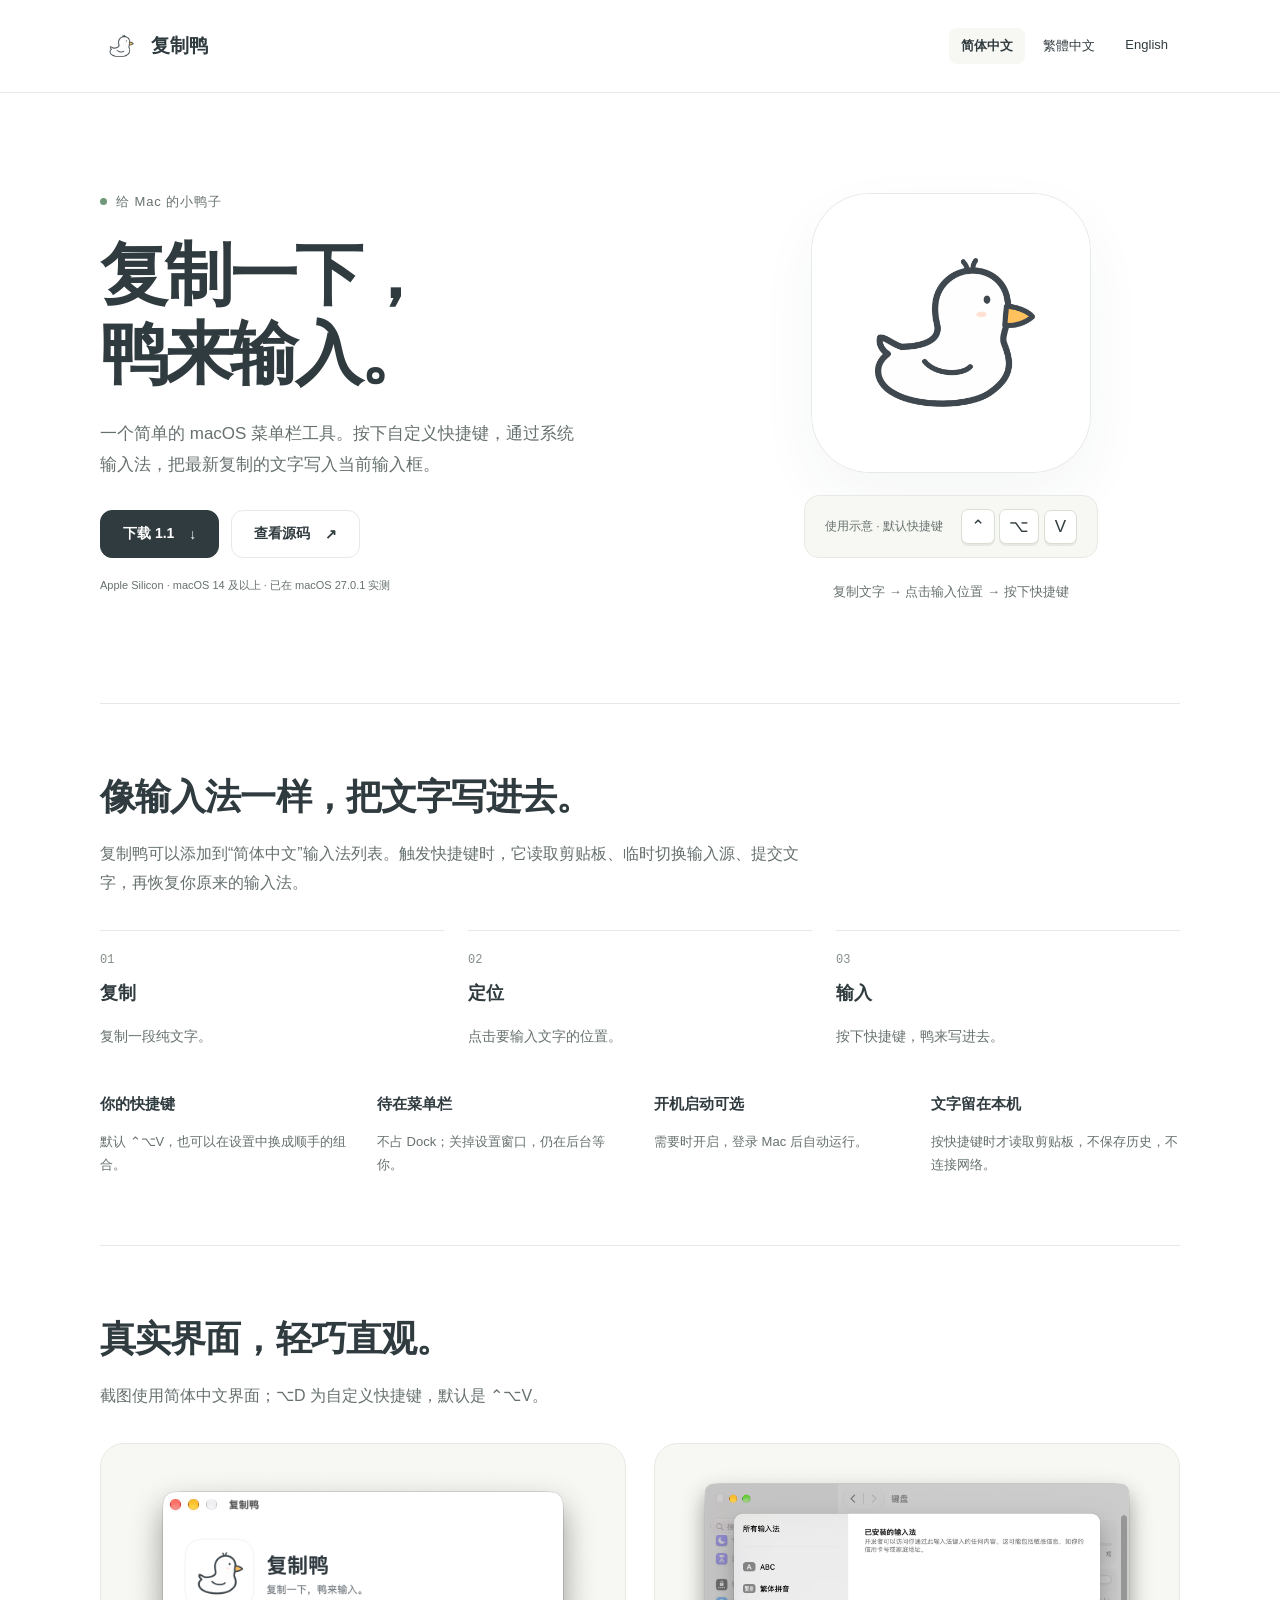
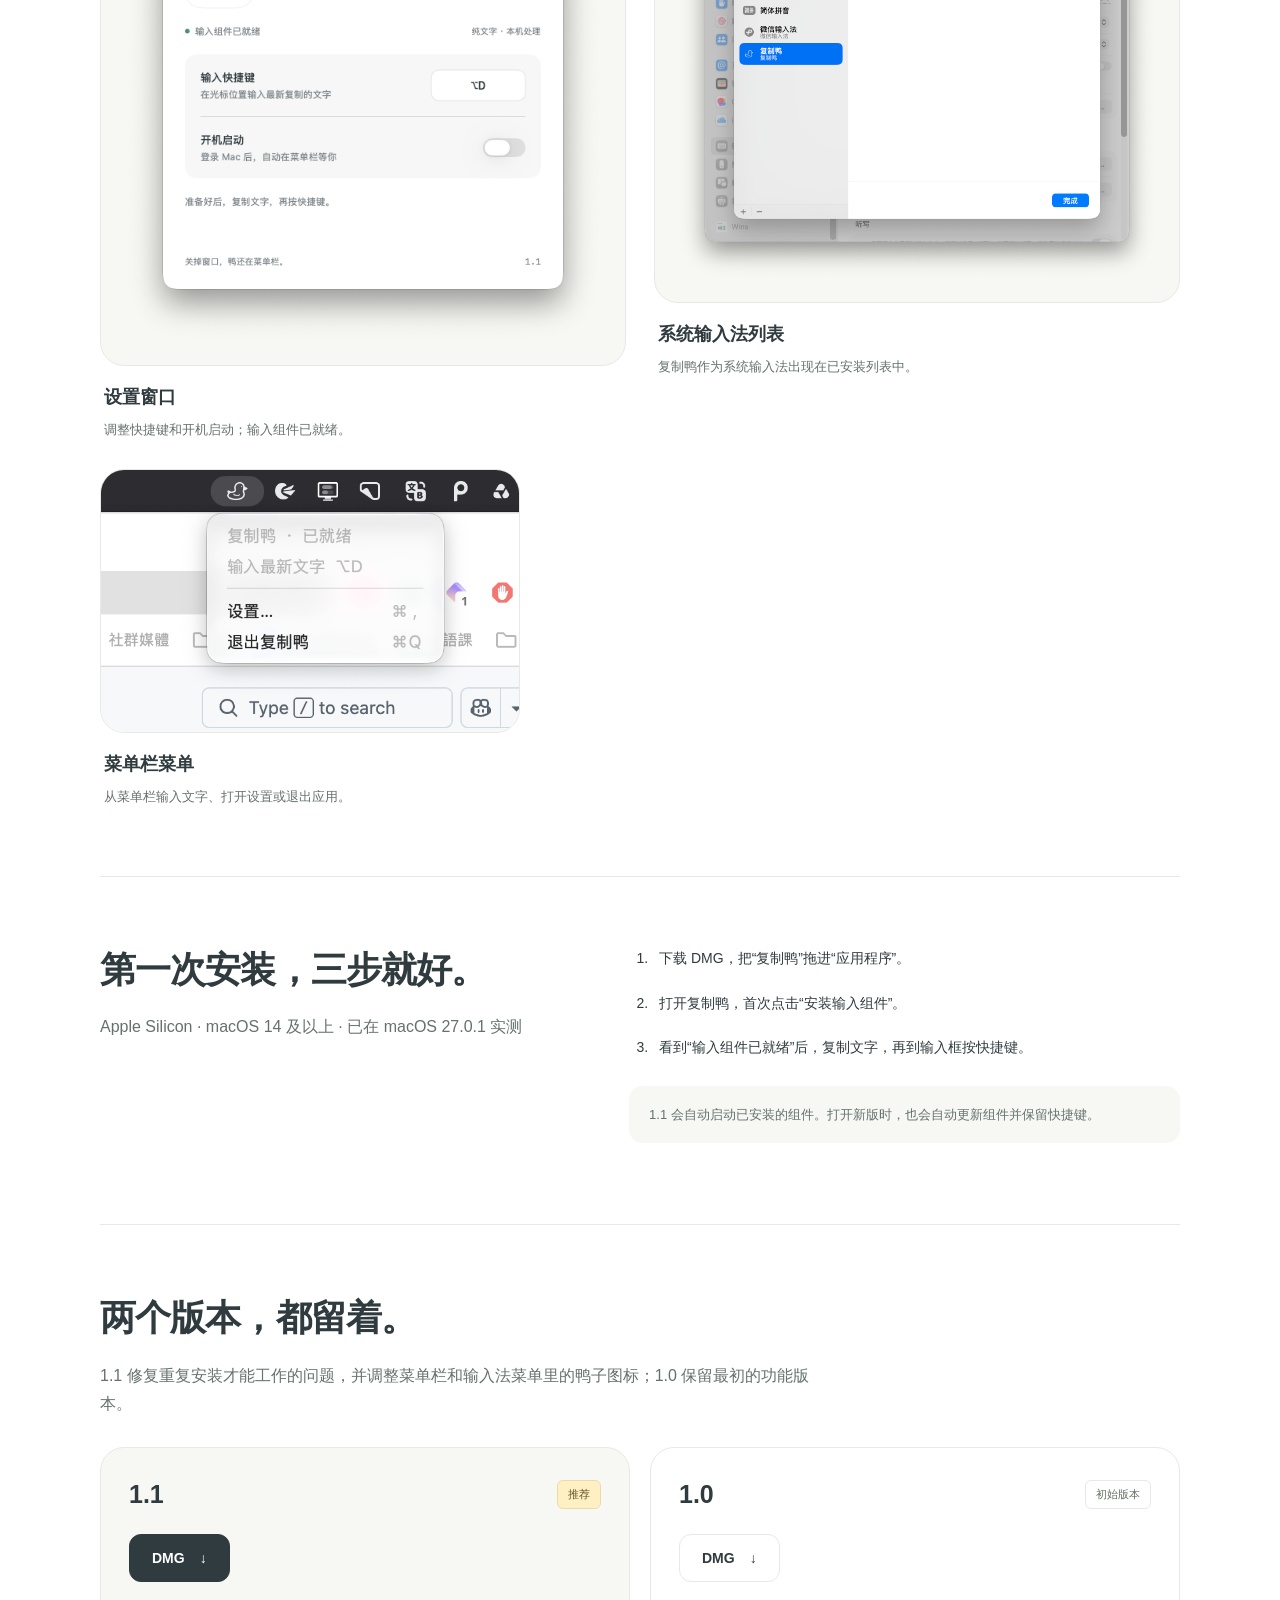
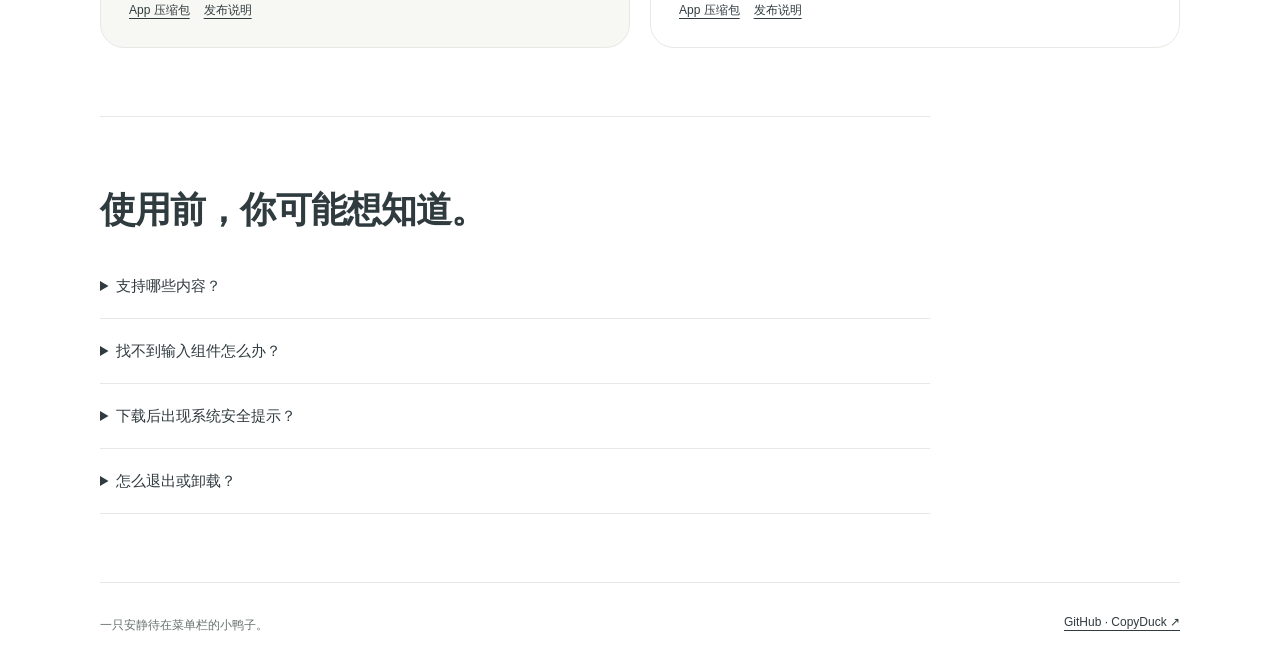
==== docs/index.html @ 3790ef1d "Add real app screenshots to multilingual README and introduction pages" ====
<!DOCTYPE html>
<html lang="zh-Hans">
<head><meta charset="utf-8"><meta name="viewport" content="width=device-width, initial-scale=1.0">
<title>复制鸭 · 复制一下，鸭来输入。</title><meta name="description" content="一个简单的 macOS 菜单栏工具。按下自定义快捷键，通过系统输入法，把最新复制的文字写入当前输入框。">
<meta name="theme-color" content="#ffffff"><meta property="og:title" content="复制鸭"><meta property="og:description" content="一个简单的 macOS 菜单栏工具。按下自定义快捷键，通过系统输入法，把最新复制的文字写入当前输入框。"><meta property="og:image" content="https://yuanruoyu515.github.io/CopyDuck/assets/duck.png">
<link rel="canonical" href="https://yuanruoyu515.github.io/CopyDuck/index.html"><link rel="alternate" hreflang="zh-Hans" href="https://yuanruoyu515.github.io/CopyDuck/index.html"><link rel="alternate" hreflang="zh-Hant" href="https://yuanruoyu515.github.io/CopyDuck/zh-Hant/index.html"><link rel="alternate" hreflang="en" href="https://yuanruoyu515.github.io/CopyDuck/en/index.html"><link rel="icon" href="assets/favicon.png"><link rel="stylesheet" href="style.css"></head>
<body><a class="skip" href="#main">跳到主要内容</a>
<header><div class="top wrap"><a class="brand" href="index.html"><img src="assets/favicon.png" alt="" width="42" height="42">复制鸭</a><nav class="language" aria-label="选择语言"><a href="index.html" lang="zh-Hans" hreflang="zh-Hans" aria-current="page">简体中文</a><a href="zh-Hant/index.html" lang="zh-Hant" hreflang="zh-Hant">繁體中文</a><a href="en/index.html" lang="en" hreflang="en">English</a></nav></div></header>
<main id="main" class="wrap"><section class="hero"><div><p class="eyebrow">给 Mac 的小鸭子</p><h1>复制一下，<br>鸭来输入。</h1><p class="lead">一个简单的 macOS 菜单栏工具。按下自定义快捷键，通过系统输入法，把最新复制的文字写入当前输入框。</p><div class="actions"><a class="button primary" href="https://github.com/yuanruoyu515/CopyDuck/releases/download/v1.1/CopyDuck-1.1-arm64.dmg">下载 1.1 <span aria-hidden="true">↓</span></a><a class="button" href="https://github.com/yuanruoyu515/CopyDuck">查看源码 <span aria-hidden="true">↗</span></a></div><p class="compatibility">Apple Silicon · macOS 14 及以上 · 已在 macOS 27.0.1 实测</p></div>
<div class="duck-stage"><div class="duck-card"><img src="assets/duck.png" alt="" width="512" height="512" fetchpriority="high"></div><div class="shortcut"><span>使用示意 · 默认快捷键</span><div aria-label="Control Option V"><kbd>⌃</kbd> <kbd>⌥</kbd> <kbd>V</kbd></div></div><p class="example-text">复制文字 → 点击输入位置 → 按下快捷键</p></div></section>
<section class="section"><div class="intro"><h2>像输入法一样，把文字写进去。</h2><p>复制鸭可以添加到“简体中文”输入法列表。触发快捷键时，它读取剪贴板、临时切换输入源、提交文字，再恢复你原来的输入法。</p></div><ol class="flow"><li><span class="number">01</span><h3>复制</h3><p>复制一段纯文字。</p></li><li><span class="number">02</span><h3>定位</h3><p>点击要输入文字的位置。</p></li><li><span class="number">03</span><h3>输入</h3><p>按下快捷键，鸭来写进去。</p></li></ol><div class="features"><article><h3>你的快捷键</h3><p>默认 ⌃⌥V，也可以在设置中换成顺手的组合。</p></article><article><h3>待在菜单栏</h3><p>不占 Dock；关掉设置窗口，仍在后台等你。</p></article><article><h3>开机启动可选</h3><p>需要时开启，登录 Mac 后自动运行。</p></article><article><h3>文字留在本机</h3><p>按快捷键时才读取剪贴板，不保存历史，不连接网络。</p></article></div></section>
<section class="section screenshots"><h2>真实界面，轻巧直观。</h2><p class="intro">截图使用简体中文界面；⌥D 为自定义快捷键，默认是 ⌃⌥V。</p><div class="screenshot-grid"><figure class="screenshot"><a href="assets/settings.png"><img src="assets/settings.png" alt="设置窗口" width="1244" height="1236" loading="lazy"></a><figcaption><h3>设置窗口</h3><p>调整快捷键和开机启动；输入组件已就绪。</p></figcaption></figure><figure class="screenshot"><a href="assets/input-sources.png"><img src="assets/input-sources.png" alt="系统输入法列表" width="1704" height="1474" loading="lazy"></a><figcaption><h3>系统输入法列表</h3><p>复制鸭作为系统输入法出现在已安装列表中。</p></figcaption></figure><figure class="screenshot"><a href="assets/menu-bar.png"><img src="assets/menu-bar.png" alt="菜单栏菜单" width="656" height="410" loading="lazy"></a><figcaption><h3>菜单栏菜单</h3><p>从菜单栏输入文字、打开设置或退出应用。</p></figcaption></figure></div></section>
<section class="section install"><div><h2>第一次安装，三步就好。</h2><p>Apple Silicon · macOS 14 及以上 · 已在 macOS 27.0.1 实测</p></div><div><ol><li>下载 DMG，把“复制鸭”拖进“应用程序”。</li><li>打开复制鸭，首次点击“安装输入组件”。</li><li>看到“输入组件已就绪”后，复制文字，再到输入框按快捷键。</li></ol><p class="install-note">1.1 会自动启动已安装的组件。打开新版时，也会自动更新组件并保留快捷键。</p></div></section>
<section class="section" id="downloads"><h2>两个版本，都留着。</h2><p class="intro">1.1 修复重复安装才能工作的问题，并调整菜单栏和输入法菜单里的鸭子图标；1.0 保留最初的功能版本。</p><div class="releases"><article class="release current">
      <header><h3>1.1</h3><span class="badge">推荐</span></header>
      <a class="button primary" href="https://github.com/yuanruoyu515/CopyDuck/releases/download/v1.1/CopyDuck-1.1-arm64.dmg">DMG <span aria-hidden="true">↓</span></a>
      <div class="release-links"><a href="https://github.com/yuanruoyu515/CopyDuck/releases/download/v1.1/CopyDuck-1.1-arm64.app.zip">App 压缩包</a><a href="https://github.com/yuanruoyu515/CopyDuck/releases/tag/v1.1">发布说明</a></div>
    </article><article class="release">
      <header><h3>1.0</h3><span class="badge">初始版本</span></header>
      <a class="button" href="https://github.com/yuanruoyu515/CopyDuck/releases/download/v1.0/CopyDuck-1.0-arm64.dmg">DMG <span aria-hidden="true">↓</span></a>
      <div class="release-links"><a href="https://github.com/yuanruoyu515/CopyDuck/releases/download/v1.0/CopyDuck-1.0-arm64.app.zip">App 压缩包</a><a href="https://github.com/yuanruoyu515/CopyDuck/releases/tag/v1.0">发布说明</a></div>
    </article></div></section>
<section class="section faq"><h2>使用前，你可能想知道。</h2><details><summary>支持哪些内容？</summary><p>支持纯文字，包括中文、英文、换行和表情；不支持图片、文件或富文本格式。目标输入框需要支持系统输入法，部分安全输入框或自定义控件可能限制输入。</p></details><details><summary>找不到输入组件怎么办？</summary><p>在系统设置 → 键盘 → 文本输入 → 编辑 → ＋ → 简体中文中添加“复制鸭”，再重新打开应用。个别首次安装需要注销并重新登录。</p></details><details><summary>下载后出现系统安全提示？</summary><p>目前提供本机签名版本，尚未使用 Developer ID 签名或 Apple 公证。在其他 Mac 上打开时，系统可能要求在“隐私与安全性”中确认。</p></details><details><summary>怎么退出或卸载？</summary><p>从菜单栏选择“退出复制鸭”。卸载前关闭开机启动，在系统键盘设置移除输入法，再移走应用程序和 ~/Library/Input Methods/复制鸭.app。</p></details></section></main>
<footer class="foot wrap"><p>一只安静待在菜单栏的小鸭子。</p><a href="https://github.com/yuanruoyu515/CopyDuck">GitHub · CopyDuck <span aria-hidden="true">↗</span></a></footer></body></html>
---- docs/style.css ----
:root{color-scheme:light;--ink:#303b3f;--muted:#66716f;--paper:#fff;--line:#e7eae4;--soft:#f7f8f3;--accent:#f5c45b;--radius:24px;font-family:-apple-system,BlinkMacSystemFont,"Segoe UI",sans-serif;color:var(--ink);background:var(--paper)}
*{box-sizing:border-box}html{scroll-behavior:smooth}body{margin:0}a{color:inherit}img{display:block;max-width:100%;height:auto}button,a{-webkit-tap-highlight-color:transparent}a:focus-visible,summary:focus-visible{outline:3px solid #66501b;outline-offset:6px}p{line-height:1.8}h1,h2,h3,p{margin-top:0}h1{font-size:clamp(42px,5.5vw,68px);line-height:1.16;letter-spacing:-.045em;margin-bottom:26px}h2{font-size:clamp(26px,3vw,36px);line-height:1.4;letter-spacing:-.025em;margin-bottom:18px}h3{font-size:18px;font-weight:600;line-height:1.45}p{color:var(--muted)}.wrap{width:min(1080px,calc(100% - 48px));margin-inline:auto}.skip{position:absolute;top:-70px;left:20px;padding:12px;background:var(--ink);color:white;z-index:10}.skip:focus{top:10px}header{border-bottom:1px solid var(--line)}.top{min-height:92px;display:flex;justify-content:space-between;align-items:center;gap:20px}.brand{display:flex;gap:9px;align-items:center;text-decoration:none;font-weight:650;font-size:19px}.brand img{width:42px;height:42px}.language{display:flex;flex-wrap:wrap;gap:6px;font-size:13px}.language a{text-decoration:none;padding:9px 12px;border-radius:8px}.language a[aria-current=page]{background:var(--soft);font-weight:600}.language a:hover{background:var(--soft)}.hero{display:grid;grid-template-columns:1.2fr 1fr;gap:72px;align-items:center;min-height:610px;padding-block:82px}.eyebrow{font-size:13px;letter-spacing:.07em;margin-bottom:22px;display:flex;align-items:center;gap:9px}.eyebrow::before{content:"";width:7px;height:7px;background:#719879;border-radius:50%}.lead{font-size:17px;max-width:490px;margin-bottom:30px}.actions{display:flex;gap:12px;flex-wrap:wrap;align-items:center}.button{display:inline-flex;align-items:center;justify-content:center;gap:15px;padding:14px 22px;border:1px solid var(--line);border-radius:12px;text-decoration:none;font-size:14px;font-weight:600;min-height:48px}.button.primary{background:var(--ink);color:white;border-color:var(--ink)}.button:hover{filter:brightness(.95)}.compatibility{font-size:11px;margin-top:18px;line-height:1.7}.duck-stage{position:relative;display:flex;flex-direction:column;align-items:center;gap:22px}.duck-card{width:280px;border:1px solid var(--line);border-radius:58px;background:white;box-shadow:0 24px 60px #303b3f0c}.duck-card img{border-radius:58px}.shortcut{padding:13px 20px;background:var(--soft);border:1px solid var(--line);border-radius:15px;display:flex;align-items:center;gap:18px}.shortcut span{font-size:12px;color:var(--muted)}kbd{display:inline-block;font-family:inherit;background:white;border:1px solid #dadfd4;border-radius:7px;padding:6px 9px;min-width:33px;text-align:center;font-size:17px;box-shadow:0 2px 0 #e6e8e2}.section{padding-block:68px;border-top:1px solid var(--line)}.intro{max-width:730px}.flow{margin:32px 0 0;padding:0;list-style:none;display:grid;grid-template-columns:repeat(3,1fr);gap:24px}.flow li{padding-top:22px;border-top:1px solid var(--line)}.number{font-family:ui-monospace,monospace;color:#848e86;font-size:12px;display:block;margin-bottom:13px}.flow p{font-size:14px;margin-bottom:0}.features{display:grid;grid-template-columns:repeat(4,1fr);gap:28px;margin-top:44px}.features h3{font-size:15px}.features p{font-size:13px;margin-bottom:0}.install{display:grid;grid-template-columns:1fr 1.2fr;gap:70px}.install ol{padding-left:23px;margin:0;line-height:1.9}.install li{padding-left:7px;margin-bottom:18px;font-size:14px}.install-note{font-size:13px;margin-top:25px;background:var(--soft);padding:17px 20px;border-radius:14px}.releases{display:grid;grid-template-columns:1fr 1fr;gap:20px;margin-top:28px}.release{border:1px solid var(--line);padding:28px;border-radius:var(--radius)}.release.current{background:var(--soft)}.release header{display:flex;justify-content:space-between;align-items:center;border:0;margin-bottom:22px}.release h3{font-size:25px;margin:0}.badge{font-size:11px;padding:6px 10px;border-radius:6px;background:white;border:1px solid var(--line);color:#646f62}.release.current .badge{background:#fff0c4;border-color:#ecdbaa;color:#655126}.release-links{display:flex;gap:14px;margin-top:20px;font-size:12px}.release-links a{text-underline-offset:4px}.faq{max-width:830px}.faq details{border-bottom:1px solid var(--line);padding-block:20px}.faq summary{cursor:pointer;font-size:15px;font-weight:550;line-height:1.6}.faq details p{font-size:14px;margin:17px 0 0}.foot{border-top:1px solid var(--line);padding-block:32px;display:flex;justify-content:space-between;gap:20px;font-size:12px}.foot p{margin:0}.foot a{text-underline-offset:4px}.example-text{font-size:13px;margin:0;color:var(--muted)}
@media(max-width:760px){.wrap{width:calc(100% - 36px)}.top{min-height:92px;align-items:flex-start;padding-block:20px;gap:12px;flex-wrap:wrap}.language{gap:1px}.language a{padding:8px}.hero{grid-template-columns:1fr;gap:48px;min-height:0;padding-block:64px;align-items:start}.lead{font-size:16px}.duck-stage{padding-bottom:15px}.duck-card{width:220px;border-radius:42px}.duck-card img{border-radius:42px}.section{padding-block:46px}.flow{gap:16px}.flow h3{font-size:16px}.flow p{font-size:12px}.features{grid-template-columns:1fr 1fr;gap:28px 24px}.install{grid-template-columns:1fr;gap:16px}.releases{grid-template-columns:1fr}.release{padding:24px}.foot{flex-wrap:wrap}.compatibility{font-size:11px}}
@media(prefers-reduced-motion:reduce){html{scroll-behavior:auto}}
.screenshot-grid{display:grid;grid-template-columns:1fr 1fr;gap:28px;margin-top:32px;align-items:start}.screenshot{margin:0;min-width:0}.screenshot a{display:flex;align-items:center;justify-content:center;background:var(--soft);border:1px solid var(--line);border-radius:var(--radius);padding:18px;overflow:hidden}.screenshot img{width:100%;height:auto}.screenshot figcaption{padding:18px 4px 0}.screenshot h3{margin-bottom:8px}.screenshot p{font-size:13px;margin-bottom:0}.screenshot:last-child{max-width:420px}.screenshot:last-child a{padding:0}.screenshot a:hover{border-color:#c9d2c5}@media(max-width:760px){.screenshot-grid{grid-template-columns:1fr;gap:24px}.screenshot:last-child{max-width:100%}.screenshot a{padding:12px}}
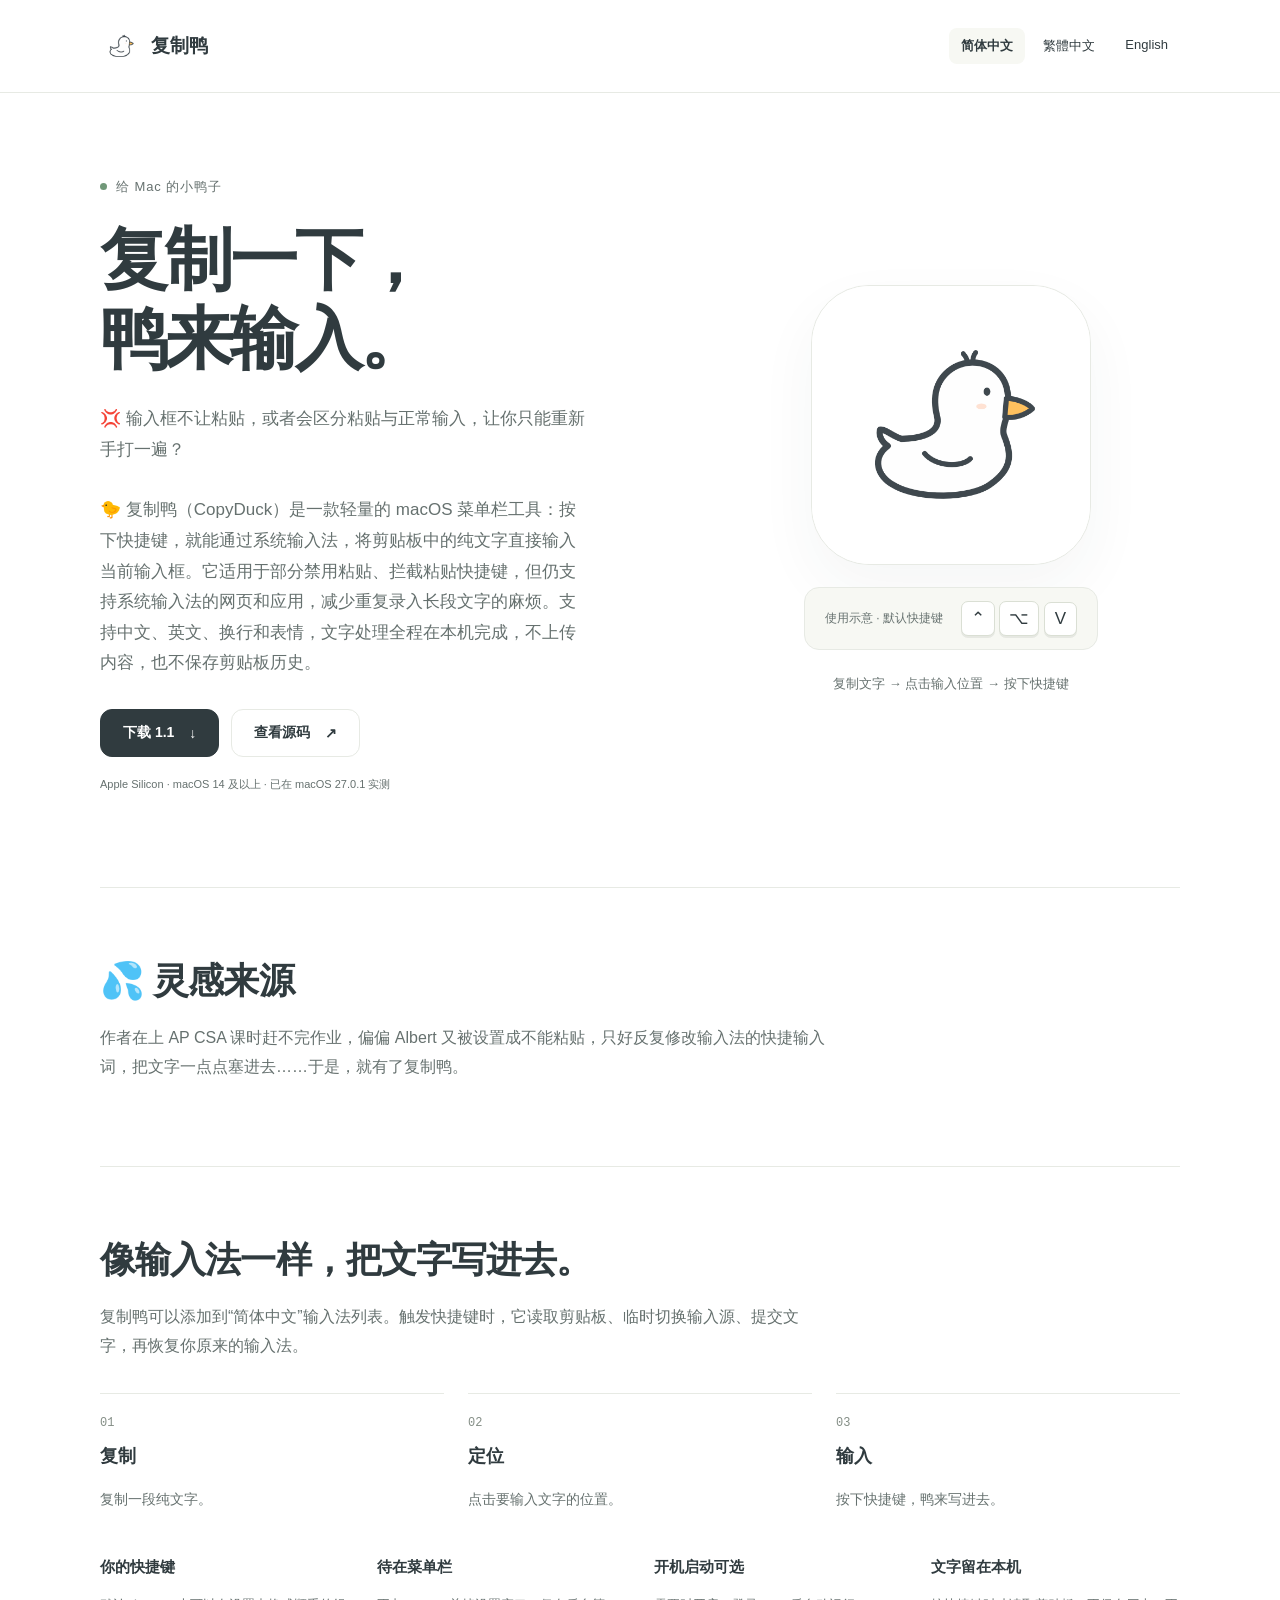
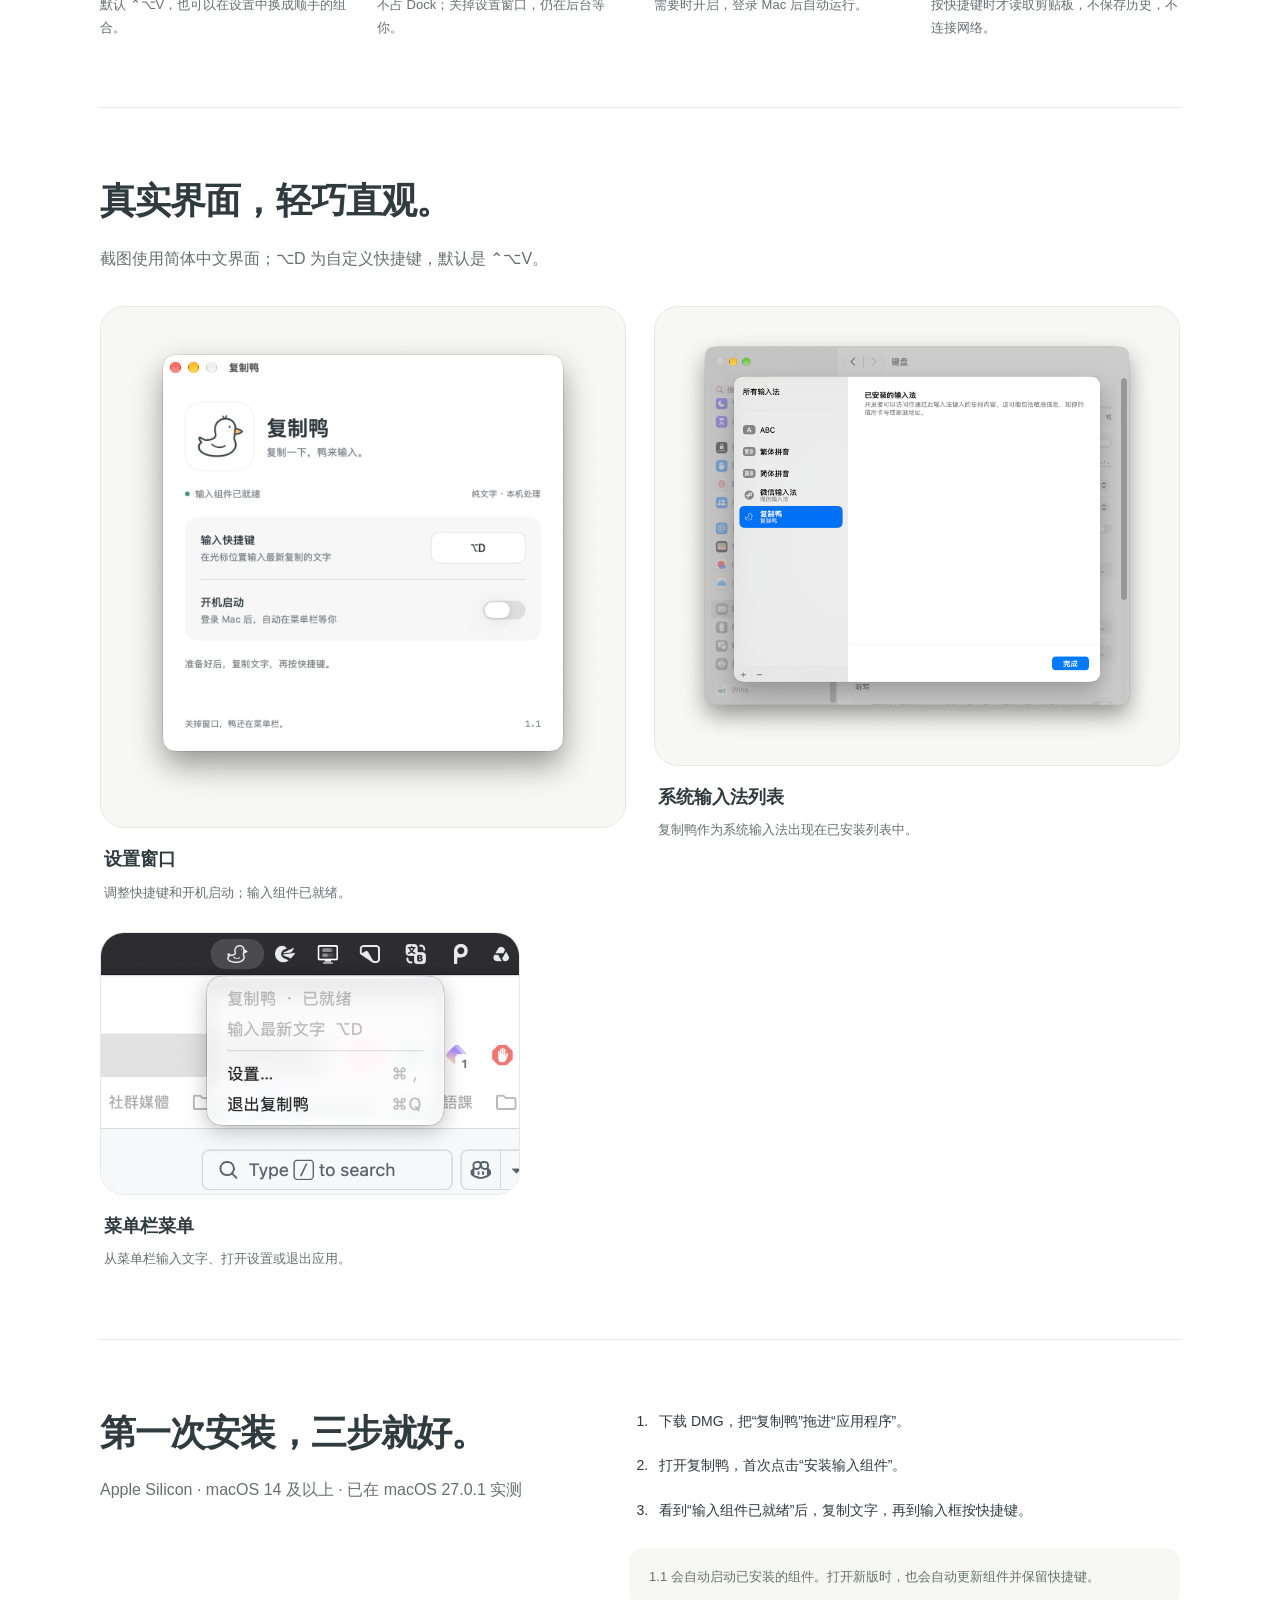
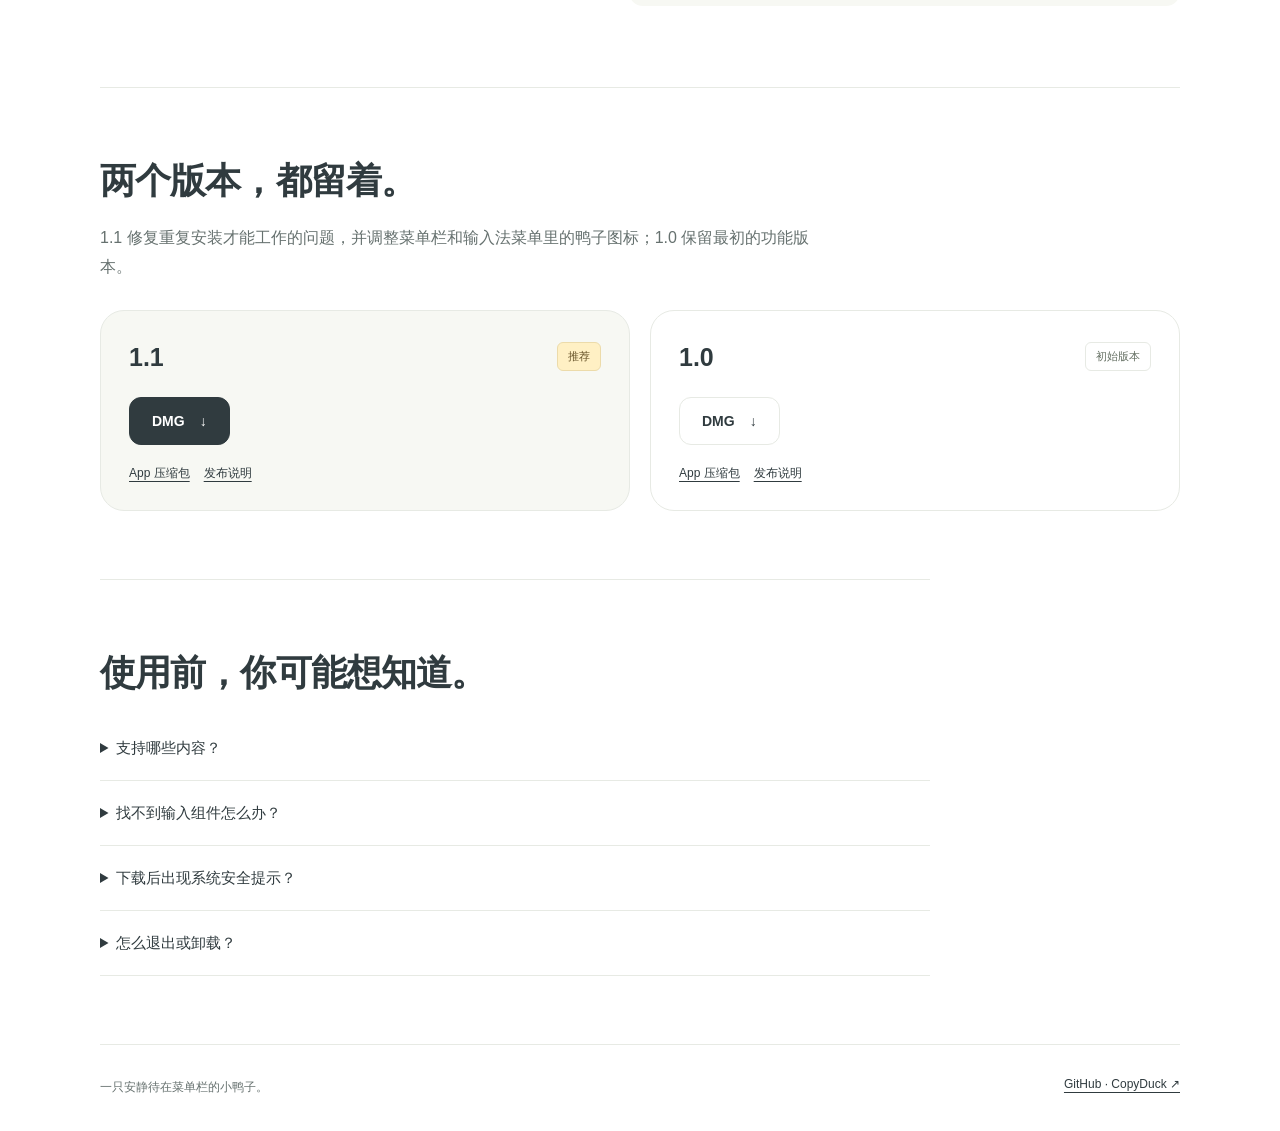
==== commit 8bbcd8f9: "docs: explain CopyDuck use cases and origin in three languages" ====
--- a/docs/index.html
+++ b/docs/index.html
@@ -1,13 +1,14 @@
 <!DOCTYPE html>
 <html lang="zh-Hans">
 <head><meta charset="utf-8"><meta name="viewport" content="width=device-width, initial-scale=1.0">
-<title>复制鸭 · 复制一下，鸭来输入。</title><meta name="description" content="一个简单的 macOS 菜单栏工具。按下自定义快捷键，通过系统输入法，把最新复制的文字写入当前输入框。">
-<meta name="theme-color" content="#ffffff"><meta property="og:title" content="复制鸭"><meta property="og:description" content="一个简单的 macOS 菜单栏工具。按下自定义快捷键，通过系统输入法，把最新复制的文字写入当前输入框。"><meta property="og:image" content="https://yuanruoyu515.github.io/CopyDuck/assets/duck.png">
+<title>复制鸭 · 复制一下，鸭来输入。</title><meta name="description" content="🐤 复制鸭（CopyDuck）是一款轻量的 macOS 菜单栏工具：按下快捷键，就能通过系统输入法，将剪贴板中的纯文字直接输入当前输入框。它适用于部分禁用粘贴、拦截粘贴快捷键，但仍支持系统输入法的网页和应用，减少重复录入长段文字的麻烦。支持中文、英文、换行和表情，文字处理全程在本机完成，不上传内容，也不保存剪贴板历史。">
+<meta name="theme-color" content="#ffffff"><meta property="og:title" content="复制鸭"><meta property="og:description" content="🐤 复制鸭（CopyDuck）是一款轻量的 macOS 菜单栏工具：按下快捷键，就能通过系统输入法，将剪贴板中的纯文字直接输入当前输入框。它适用于部分禁用粘贴、拦截粘贴快捷键，但仍支持系统输入法的网页和应用，减少重复录入长段文字的麻烦。支持中文、英文、换行和表情，文字处理全程在本机完成，不上传内容，也不保存剪贴板历史。"><meta property="og:image" content="https://yuanruoyu515.github.io/CopyDuck/assets/duck.png">
 <link rel="canonical" href="https://yuanruoyu515.github.io/CopyDuck/index.html"><link rel="alternate" hreflang="zh-Hans" href="https://yuanruoyu515.github.io/CopyDuck/index.html"><link rel="alternate" hreflang="zh-Hant" href="https://yuanruoyu515.github.io/CopyDuck/zh-Hant/index.html"><link rel="alternate" hreflang="en" href="https://yuanruoyu515.github.io/CopyDuck/en/index.html"><link rel="icon" href="assets/favicon.png"><link rel="stylesheet" href="style.css"></head>
 <body><a class="skip" href="#main">跳到主要内容</a>
 <header><div class="top wrap"><a class="brand" href="index.html"><img src="assets/favicon.png" alt="" width="42" height="42">复制鸭</a><nav class="language" aria-label="选择语言"><a href="index.html" lang="zh-Hans" hreflang="zh-Hans" aria-current="page">简体中文</a><a href="zh-Hant/index.html" lang="zh-Hant" hreflang="zh-Hant">繁體中文</a><a href="en/index.html" lang="en" hreflang="en">English</a></nav></div></header>
-<main id="main" class="wrap"><section class="hero"><div><p class="eyebrow">给 Mac 的小鸭子</p><h1>复制一下，<br>鸭来输入。</h1><p class="lead">一个简单的 macOS 菜单栏工具。按下自定义快捷键，通过系统输入法，把最新复制的文字写入当前输入框。</p><div class="actions"><a class="button primary" href="https://github.com/yuanruoyu515/CopyDuck/releases/download/v1.1/CopyDuck-1.1-arm64.dmg">下载 1.1 <span aria-hidden="true">↓</span></a><a class="button" href="https://github.com/yuanruoyu515/CopyDuck">查看源码 <span aria-hidden="true">↗</span></a></div><p class="compatibility">Apple Silicon · macOS 14 及以上 · 已在 macOS 27.0.1 实测</p></div>
+<main id="main" class="wrap"><section class="hero"><div><p class="eyebrow">给 Mac 的小鸭子</p><h1>复制一下，<br>鸭来输入。</h1><p class="lead">💢 输入框不让粘贴，或者会区分粘贴与正常输入，让你只能重新手打一遍？</p><p class="lead">🐤 复制鸭（CopyDuck）是一款轻量的 macOS 菜单栏工具：按下快捷键，就能通过系统输入法，将剪贴板中的纯文字直接输入当前输入框。它适用于部分禁用粘贴、拦截粘贴快捷键，但仍支持系统输入法的网页和应用，减少重复录入长段文字的麻烦。支持中文、英文、换行和表情，文字处理全程在本机完成，不上传内容，也不保存剪贴板历史。</p><div class="actions"><a class="button primary" href="https://github.com/yuanruoyu515/CopyDuck/releases/download/v1.1/CopyDuck-1.1-arm64.dmg">下载 1.1 <span aria-hidden="true">↓</span></a><a class="button" href="https://github.com/yuanruoyu515/CopyDuck">查看源码 <span aria-hidden="true">↗</span></a></div><p class="compatibility">Apple Silicon · macOS 14 及以上 · 已在 macOS 27.0.1 实测</p></div>
 <div class="duck-stage"><div class="duck-card"><img src="assets/duck.png" alt="" width="512" height="512" fetchpriority="high"></div><div class="shortcut"><span>使用示意 · 默认快捷键</span><div aria-label="Control Option V"><kbd>⌃</kbd> <kbd>⌥</kbd> <kbd>V</kbd></div></div><p class="example-text">复制文字 → 点击输入位置 → 按下快捷键</p></div></section>
+<section class="section"><div class="intro"><h2>💦 灵感来源</h2><p>作者在上 AP CSA 课时赶不完作业，偏偏 Albert 又被设置成不能粘贴，只好反复修改输入法的快捷输入词，把文字一点点塞进去……于是，就有了复制鸭。</p></div></section>
 <section class="section"><div class="intro"><h2>像输入法一样，把文字写进去。</h2><p>复制鸭可以添加到“简体中文”输入法列表。触发快捷键时，它读取剪贴板、临时切换输入源、提交文字，再恢复你原来的输入法。</p></div><ol class="flow"><li><span class="number">01</span><h3>复制</h3><p>复制一段纯文字。</p></li><li><span class="number">02</span><h3>定位</h3><p>点击要输入文字的位置。</p></li><li><span class="number">03</span><h3>输入</h3><p>按下快捷键，鸭来写进去。</p></li></ol><div class="features"><article><h3>你的快捷键</h3><p>默认 ⌃⌥V，也可以在设置中换成顺手的组合。</p></article><article><h3>待在菜单栏</h3><p>不占 Dock；关掉设置窗口，仍在后台等你。</p></article><article><h3>开机启动可选</h3><p>需要时开启，登录 Mac 后自动运行。</p></article><article><h3>文字留在本机</h3><p>按快捷键时才读取剪贴板，不保存历史，不连接网络。</p></article></div></section>
 <section class="section screenshots"><h2>真实界面，轻巧直观。</h2><p class="intro">截图使用简体中文界面；⌥D 为自定义快捷键，默认是 ⌃⌥V。</p><div class="screenshot-grid"><figure class="screenshot"><a href="assets/settings.png"><img src="assets/settings.png" alt="设置窗口" width="1244" height="1236" loading="lazy"></a><figcaption><h3>设置窗口</h3><p>调整快捷键和开机启动；输入组件已就绪。</p></figcaption></figure><figure class="screenshot"><a href="assets/input-sources.png"><img src="assets/input-sources.png" alt="系统输入法列表" width="1704" height="1474" loading="lazy"></a><figcaption><h3>系统输入法列表</h3><p>复制鸭作为系统输入法出现在已安装列表中。</p></figcaption></figure><figure class="screenshot"><a href="assets/menu-bar.png"><img src="assets/menu-bar.png" alt="菜单栏菜单" width="656" height="410" loading="lazy"></a><figcaption><h3>菜单栏菜单</h3><p>从菜单栏输入文字、打开设置或退出应用。</p></figcaption></figure></div></section>
 <section class="section install"><div><h2>第一次安装，三步就好。</h2><p>Apple Silicon · macOS 14 及以上 · 已在 macOS 27.0.1 实测</p></div><div><ol><li>下载 DMG，把“复制鸭”拖进“应用程序”。</li><li>打开复制鸭，首次点击“安装输入组件”。</li><li>看到“输入组件已就绪”后，复制文字，再到输入框按快捷键。</li></ol><p class="install-note">1.1 会自动启动已安装的组件。打开新版时，也会自动更新组件并保留快捷键。</p></div></section>
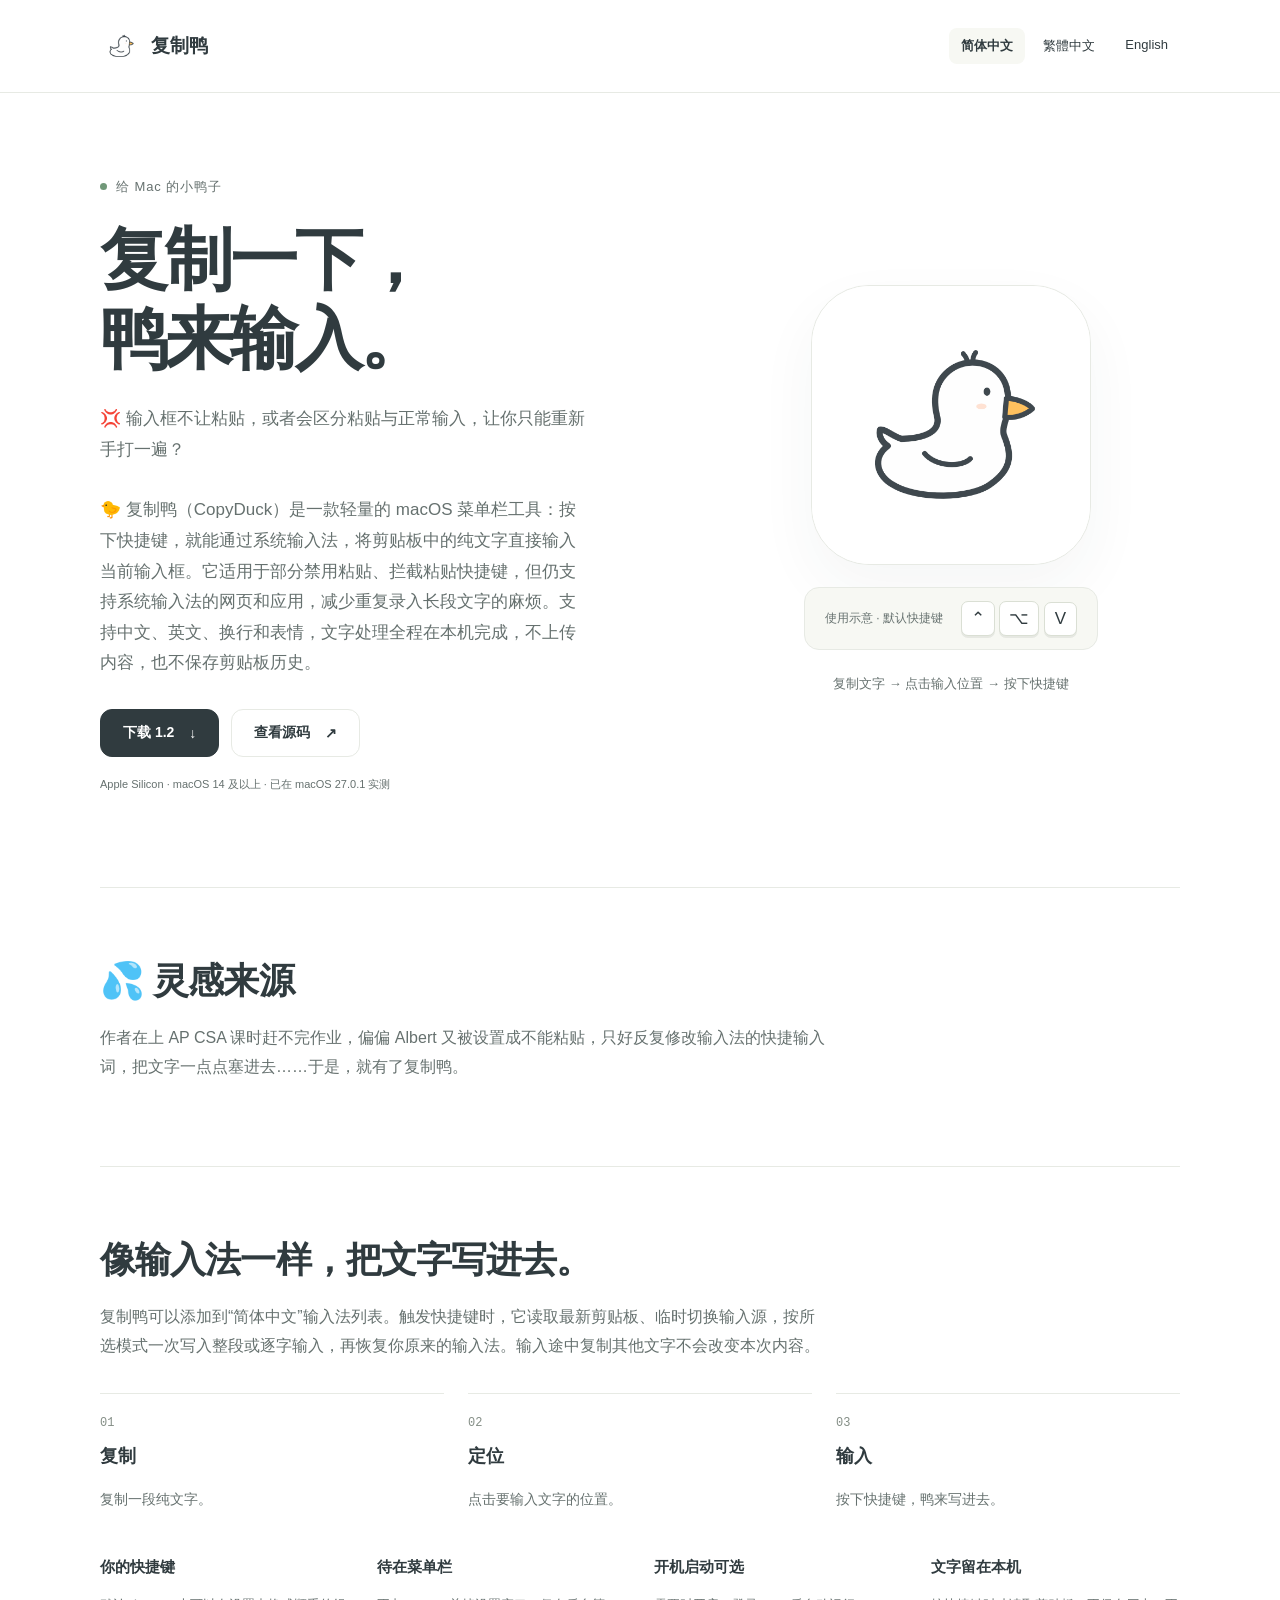
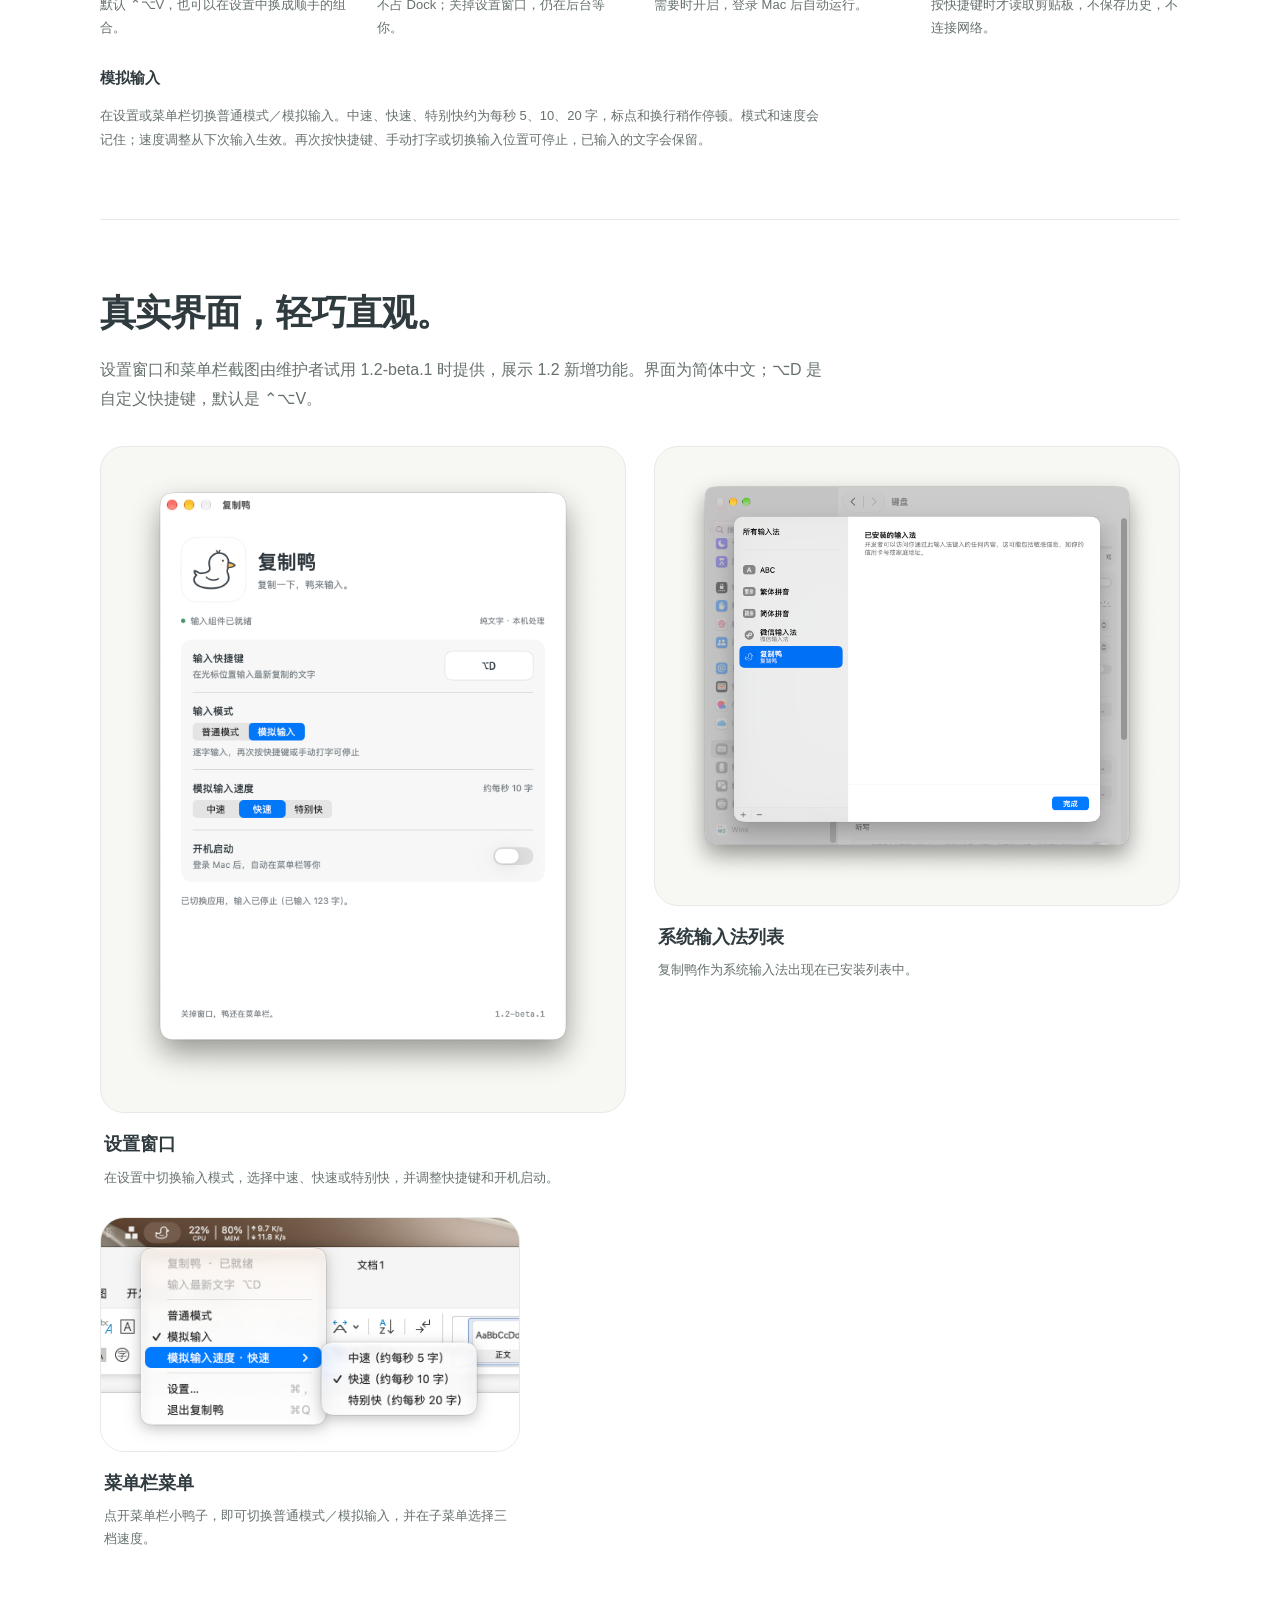
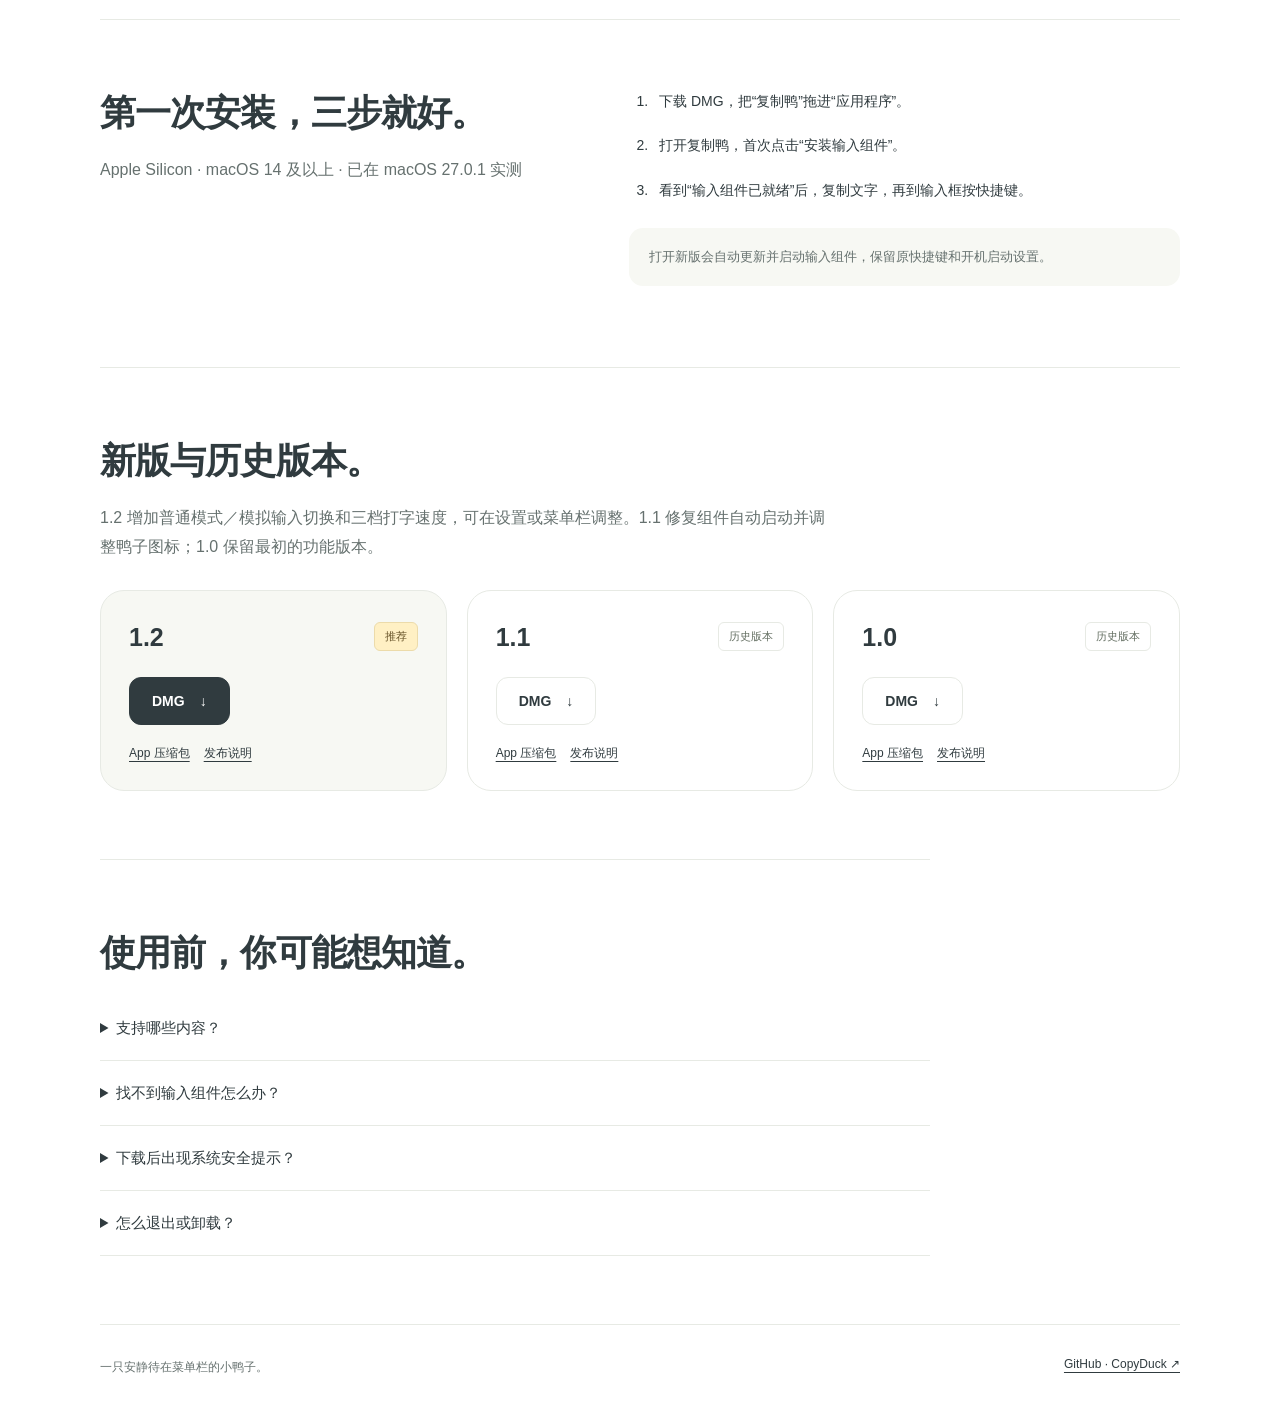
==== commit 24e282f2: "Release CopyDuck 1.2 with simulated typing and updated screenshots" ====
--- a/docs/index.html
+++ b/docs/index.html
@@ -6,18 +6,22 @@
 <link rel="canonical" href="https://yuanruoyu515.github.io/CopyDuck/index.html"><link rel="alternate" hreflang="zh-Hans" href="https://yuanruoyu515.github.io/CopyDuck/index.html"><link rel="alternate" hreflang="zh-Hant" href="https://yuanruoyu515.github.io/CopyDuck/zh-Hant/index.html"><link rel="alternate" hreflang="en" href="https://yuanruoyu515.github.io/CopyDuck/en/index.html"><link rel="icon" href="assets/favicon.png"><link rel="stylesheet" href="style.css"></head>
 <body><a class="skip" href="#main">跳到主要内容</a>
 <header><div class="top wrap"><a class="brand" href="index.html"><img src="assets/favicon.png" alt="" width="42" height="42">复制鸭</a><nav class="language" aria-label="选择语言"><a href="index.html" lang="zh-Hans" hreflang="zh-Hans" aria-current="page">简体中文</a><a href="zh-Hant/index.html" lang="zh-Hant" hreflang="zh-Hant">繁體中文</a><a href="en/index.html" lang="en" hreflang="en">English</a></nav></div></header>
-<main id="main" class="wrap"><section class="hero"><div><p class="eyebrow">给 Mac 的小鸭子</p><h1>复制一下，<br>鸭来输入。</h1><p class="lead">💢 输入框不让粘贴，或者会区分粘贴与正常输入，让你只能重新手打一遍？</p><p class="lead">🐤 复制鸭（CopyDuck）是一款轻量的 macOS 菜单栏工具：按下快捷键，就能通过系统输入法，将剪贴板中的纯文字直接输入当前输入框。它适用于部分禁用粘贴、拦截粘贴快捷键，但仍支持系统输入法的网页和应用，减少重复录入长段文字的麻烦。支持中文、英文、换行和表情，文字处理全程在本机完成，不上传内容，也不保存剪贴板历史。</p><div class="actions"><a class="button primary" href="https://github.com/yuanruoyu515/CopyDuck/releases/download/v1.1/CopyDuck-1.1-arm64.dmg">下载 1.1 <span aria-hidden="true">↓</span></a><a class="button" href="https://github.com/yuanruoyu515/CopyDuck">查看源码 <span aria-hidden="true">↗</span></a></div><p class="compatibility">Apple Silicon · macOS 14 及以上 · 已在 macOS 27.0.1 实测</p></div>
+<main id="main" class="wrap"><section class="hero"><div><p class="eyebrow">给 Mac 的小鸭子</p><h1>复制一下，<br>鸭来输入。</h1><p class="lead">💢 输入框不让粘贴，或者会区分粘贴与正常输入，让你只能重新手打一遍？</p><p class="lead">🐤 复制鸭（CopyDuck）是一款轻量的 macOS 菜单栏工具：按下快捷键，就能通过系统输入法，将剪贴板中的纯文字直接输入当前输入框。它适用于部分禁用粘贴、拦截粘贴快捷键，但仍支持系统输入法的网页和应用，减少重复录入长段文字的麻烦。支持中文、英文、换行和表情，文字处理全程在本机完成，不上传内容，也不保存剪贴板历史。</p><div class="actions"><a class="button primary" href="https://github.com/yuanruoyu515/CopyDuck/releases/download/v1.2/CopyDuck-1.2-arm64.dmg">下载 1.2 <span aria-hidden="true">↓</span></a><a class="button" href="https://github.com/yuanruoyu515/CopyDuck">查看源码 <span aria-hidden="true">↗</span></a></div><p class="compatibility">Apple Silicon · macOS 14 及以上 · 已在 macOS 27.0.1 实测</p></div>
 <div class="duck-stage"><div class="duck-card"><img src="assets/duck.png" alt="" width="512" height="512" fetchpriority="high"></div><div class="shortcut"><span>使用示意 · 默认快捷键</span><div aria-label="Control Option V"><kbd>⌃</kbd> <kbd>⌥</kbd> <kbd>V</kbd></div></div><p class="example-text">复制文字 → 点击输入位置 → 按下快捷键</p></div></section>
 <section class="section"><div class="intro"><h2>💦 灵感来源</h2><p>作者在上 AP CSA 课时赶不完作业，偏偏 Albert 又被设置成不能粘贴，只好反复修改输入法的快捷输入词，把文字一点点塞进去……于是，就有了复制鸭。</p></div></section>
-<section class="section"><div class="intro"><h2>像输入法一样，把文字写进去。</h2><p>复制鸭可以添加到“简体中文”输入法列表。触发快捷键时，它读取剪贴板、临时切换输入源、提交文字，再恢复你原来的输入法。</p></div><ol class="flow"><li><span class="number">01</span><h3>复制</h3><p>复制一段纯文字。</p></li><li><span class="number">02</span><h3>定位</h3><p>点击要输入文字的位置。</p></li><li><span class="number">03</span><h3>输入</h3><p>按下快捷键，鸭来写进去。</p></li></ol><div class="features"><article><h3>你的快捷键</h3><p>默认 ⌃⌥V，也可以在设置中换成顺手的组合。</p></article><article><h3>待在菜单栏</h3><p>不占 Dock；关掉设置窗口，仍在后台等你。</p></article><article><h3>开机启动可选</h3><p>需要时开启，登录 Mac 后自动运行。</p></article><article><h3>文字留在本机</h3><p>按快捷键时才读取剪贴板，不保存历史，不连接网络。</p></article></div></section>
-<section class="section screenshots"><h2>真实界面，轻巧直观。</h2><p class="intro">截图使用简体中文界面；⌥D 为自定义快捷键，默认是 ⌃⌥V。</p><div class="screenshot-grid"><figure class="screenshot"><a href="assets/settings.png"><img src="assets/settings.png" alt="设置窗口" width="1244" height="1236" loading="lazy"></a><figcaption><h3>设置窗口</h3><p>调整快捷键和开机启动；输入组件已就绪。</p></figcaption></figure><figure class="screenshot"><a href="assets/input-sources.png"><img src="assets/input-sources.png" alt="系统输入法列表" width="1704" height="1474" loading="lazy"></a><figcaption><h3>系统输入法列表</h3><p>复制鸭作为系统输入法出现在已安装列表中。</p></figcaption></figure><figure class="screenshot"><a href="assets/menu-bar.png"><img src="assets/menu-bar.png" alt="菜单栏菜单" width="656" height="410" loading="lazy"></a><figcaption><h3>菜单栏菜单</h3><p>从菜单栏输入文字、打开设置或退出应用。</p></figcaption></figure></div></section>
-<section class="section install"><div><h2>第一次安装，三步就好。</h2><p>Apple Silicon · macOS 14 及以上 · 已在 macOS 27.0.1 实测</p></div><div><ol><li>下载 DMG，把“复制鸭”拖进“应用程序”。</li><li>打开复制鸭，首次点击“安装输入组件”。</li><li>看到“输入组件已就绪”后，复制文字，再到输入框按快捷键。</li></ol><p class="install-note">1.1 会自动启动已安装的组件。打开新版时，也会自动更新组件并保留快捷键。</p></div></section>
-<section class="section" id="downloads"><h2>两个版本，都留着。</h2><p class="intro">1.1 修复重复安装才能工作的问题，并调整菜单栏和输入法菜单里的鸭子图标；1.0 保留最初的功能版本。</p><div class="releases"><article class="release current">
-      <header><h3>1.1</h3><span class="badge">推荐</span></header>
-      <a class="button primary" href="https://github.com/yuanruoyu515/CopyDuck/releases/download/v1.1/CopyDuck-1.1-arm64.dmg">DMG <span aria-hidden="true">↓</span></a>
+<section class="section"><div class="intro"><h2>像输入法一样，把文字写进去。</h2><p>复制鸭可以添加到“简体中文”输入法列表。触发快捷键时，它读取最新剪贴板、临时切换输入源，按所选模式一次写入整段或逐字输入，再恢复你原来的输入法。输入途中复制其他文字不会改变本次内容。</p></div><ol class="flow"><li><span class="number">01</span><h3>复制</h3><p>复制一段纯文字。</p></li><li><span class="number">02</span><h3>定位</h3><p>点击要输入文字的位置。</p></li><li><span class="number">03</span><h3>输入</h3><p>按下快捷键，鸭来写进去。</p></li></ol><div class="features"><article><h3>你的快捷键</h3><p>默认 ⌃⌥V，也可以在设置中换成顺手的组合。</p></article><article><h3>待在菜单栏</h3><p>不占 Dock；关掉设置窗口，仍在后台等你。</p></article><article><h3>开机启动可选</h3><p>需要时开启，登录 Mac 后自动运行。</p></article><article><h3>文字留在本机</h3><p>按快捷键时才读取剪贴板，不保存历史，不连接网络。</p></article><article><h3>模拟输入</h3><p>在设置或菜单栏切换普通模式／模拟输入。中速、快速、特别快约为每秒 5、10、20 字，标点和换行稍作停顿。模式和速度会记住；速度调整从下次输入生效。再次按快捷键、手动打字或切换输入位置可停止，已输入的文字会保留。</p></article></div></section>
+<section class="section screenshots"><h2>真实界面，轻巧直观。</h2><p class="intro">设置窗口和菜单栏截图由维护者试用 1.2-beta.1 时提供，展示 1.2 新增功能。界面为简体中文；⌥D 是自定义快捷键，默认是 ⌃⌥V。</p><div class="screenshot-grid"><figure class="screenshot"><a href="assets/settings.png"><img src="assets/settings.png" alt="设置窗口" width="1324" height="1708" loading="lazy"></a><figcaption><h3>设置窗口</h3><p>在设置中切换输入模式，选择中速、快速或特别快，并调整快捷键和开机启动。</p></figcaption></figure><figure class="screenshot"><a href="assets/input-sources.png"><img src="assets/input-sources.png" alt="系统输入法列表" width="1704" height="1474" loading="lazy"></a><figcaption><h3>系统输入法列表</h3><p>复制鸭作为系统输入法出现在已安装列表中。</p></figcaption></figure><figure class="screenshot"><a href="assets/menu-bar.png"><img src="assets/menu-bar.png" alt="菜单栏菜单" width="948" height="528" loading="lazy"></a><figcaption><h3>菜单栏菜单</h3><p>点开菜单栏小鸭子，即可切换普通模式／模拟输入，并在子菜单选择三档速度。</p></figcaption></figure></div></section>
+<section class="section install"><div><h2>第一次安装，三步就好。</h2><p>Apple Silicon · macOS 14 及以上 · 已在 macOS 27.0.1 实测</p></div><div><ol><li>下载 DMG，把“复制鸭”拖进“应用程序”。</li><li>打开复制鸭，首次点击“安装输入组件”。</li><li>看到“输入组件已就绪”后，复制文字，再到输入框按快捷键。</li></ol><p class="install-note">打开新版会自动更新并启动输入组件，保留原快捷键和开机启动设置。</p></div></section>
+<section class="section" id="downloads"><h2>新版与历史版本。</h2><p class="intro">1.2 增加普通模式／模拟输入切换和三档打字速度，可在设置或菜单栏调整。1.1 修复组件自动启动并调整鸭子图标；1.0 保留最初的功能版本。</p><div class="releases"><article class="release current">
+      <header><h3>1.2</h3><span class="badge">推荐</span></header>
+      <a class="button primary" href="https://github.com/yuanruoyu515/CopyDuck/releases/download/v1.2/CopyDuck-1.2-arm64.dmg">DMG <span aria-hidden="true">↓</span></a>
+      <div class="release-links"><a href="https://github.com/yuanruoyu515/CopyDuck/releases/download/v1.2/CopyDuck-1.2-arm64.app.zip">App 压缩包</a><a href="https://github.com/yuanruoyu515/CopyDuck/releases/tag/v1.2">发布说明</a></div>
+    </article><article class="release">
+      <header><h3>1.1</h3><span class="badge">历史版本</span></header>
+      <a class="button" href="https://github.com/yuanruoyu515/CopyDuck/releases/download/v1.1/CopyDuck-1.1-arm64.dmg">DMG <span aria-hidden="true">↓</span></a>
       <div class="release-links"><a href="https://github.com/yuanruoyu515/CopyDuck/releases/download/v1.1/CopyDuck-1.1-arm64.app.zip">App 压缩包</a><a href="https://github.com/yuanruoyu515/CopyDuck/releases/tag/v1.1">发布说明</a></div>
     </article><article class="release">
-      <header><h3>1.0</h3><span class="badge">初始版本</span></header>
+      <header><h3>1.0</h3><span class="badge">历史版本</span></header>
       <a class="button" href="https://github.com/yuanruoyu515/CopyDuck/releases/download/v1.0/CopyDuck-1.0-arm64.dmg">DMG <span aria-hidden="true">↓</span></a>
       <div class="release-links"><a href="https://github.com/yuanruoyu515/CopyDuck/releases/download/v1.0/CopyDuck-1.0-arm64.app.zip">App 压缩包</a><a href="https://github.com/yuanruoyu515/CopyDuck/releases/tag/v1.0">发布说明</a></div>
     </article></div></section>
--- a/docs/style.css
+++ b/docs/style.css
@@ -1,5 +1,7 @@
 :root{color-scheme:light;--ink:#303b3f;--muted:#66716f;--paper:#fff;--line:#e7eae4;--soft:#f7f8f3;--accent:#f5c45b;--radius:24px;font-family:-apple-system,BlinkMacSystemFont,"Segoe UI",sans-serif;color:var(--ink);background:var(--paper)}
-*{box-sizing:border-box}html{scroll-behavior:smooth}body{margin:0}a{color:inherit}img{display:block;max-width:100%;height:auto}button,a{-webkit-tap-highlight-color:transparent}a:focus-visible,summary:focus-visible{outline:3px solid #66501b;outline-offset:6px}p{line-height:1.8}h1,h2,h3,p{margin-top:0}h1{font-size:clamp(42px,5.5vw,68px);line-height:1.16;letter-spacing:-.045em;margin-bottom:26px}h2{font-size:clamp(26px,3vw,36px);line-height:1.4;letter-spacing:-.025em;margin-bottom:18px}h3{font-size:18px;font-weight:600;line-height:1.45}p{color:var(--muted)}.wrap{width:min(1080px,calc(100% - 48px));margin-inline:auto}.skip{position:absolute;top:-70px;left:20px;padding:12px;background:var(--ink);color:white;z-index:10}.skip:focus{top:10px}header{border-bottom:1px solid var(--line)}.top{min-height:92px;display:flex;justify-content:space-between;align-items:center;gap:20px}.brand{display:flex;gap:9px;align-items:center;text-decoration:none;font-weight:650;font-size:19px}.brand img{width:42px;height:42px}.language{display:flex;flex-wrap:wrap;gap:6px;font-size:13px}.language a{text-decoration:none;padding:9px 12px;border-radius:8px}.language a[aria-current=page]{background:var(--soft);font-weight:600}.language a:hover{background:var(--soft)}.hero{display:grid;grid-template-columns:1.2fr 1fr;gap:72px;align-items:center;min-height:610px;padding-block:82px}.eyebrow{font-size:13px;letter-spacing:.07em;margin-bottom:22px;display:flex;align-items:center;gap:9px}.eyebrow::before{content:"";width:7px;height:7px;background:#719879;border-radius:50%}.lead{font-size:17px;max-width:490px;margin-bottom:30px}.actions{display:flex;gap:12px;flex-wrap:wrap;align-items:center}.button{display:inline-flex;align-items:center;justify-content:center;gap:15px;padding:14px 22px;border:1px solid var(--line);border-radius:12px;text-decoration:none;font-size:14px;font-weight:600;min-height:48px}.button.primary{background:var(--ink);color:white;border-color:var(--ink)}.button:hover{filter:brightness(.95)}.compatibility{font-size:11px;margin-top:18px;line-height:1.7}.duck-stage{position:relative;display:flex;flex-direction:column;align-items:center;gap:22px}.duck-card{width:280px;border:1px solid var(--line);border-radius:58px;background:white;box-shadow:0 24px 60px #303b3f0c}.duck-card img{border-radius:58px}.shortcut{padding:13px 20px;background:var(--soft);border:1px solid var(--line);border-radius:15px;display:flex;align-items:center;gap:18px}.shortcut span{font-size:12px;color:var(--muted)}kbd{display:inline-block;font-family:inherit;background:white;border:1px solid #dadfd4;border-radius:7px;padding:6px 9px;min-width:33px;text-align:center;font-size:17px;box-shadow:0 2px 0 #e6e8e2}.section{padding-block:68px;border-top:1px solid var(--line)}.intro{max-width:730px}.flow{margin:32px 0 0;padding:0;list-style:none;display:grid;grid-template-columns:repeat(3,1fr);gap:24px}.flow li{padding-top:22px;border-top:1px solid var(--line)}.number{font-family:ui-monospace,monospace;color:#848e86;font-size:12px;display:block;margin-bottom:13px}.flow p{font-size:14px;margin-bottom:0}.features{display:grid;grid-template-columns:repeat(4,1fr);gap:28px;margin-top:44px}.features h3{font-size:15px}.features p{font-size:13px;margin-bottom:0}.install{display:grid;grid-template-columns:1fr 1.2fr;gap:70px}.install ol{padding-left:23px;margin:0;line-height:1.9}.install li{padding-left:7px;margin-bottom:18px;font-size:14px}.install-note{font-size:13px;margin-top:25px;background:var(--soft);padding:17px 20px;border-radius:14px}.releases{display:grid;grid-template-columns:1fr 1fr;gap:20px;margin-top:28px}.release{border:1px solid var(--line);padding:28px;border-radius:var(--radius)}.release.current{background:var(--soft)}.release header{display:flex;justify-content:space-between;align-items:center;border:0;margin-bottom:22px}.release h3{font-size:25px;margin:0}.badge{font-size:11px;padding:6px 10px;border-radius:6px;background:white;border:1px solid var(--line);color:#646f62}.release.current .badge{background:#fff0c4;border-color:#ecdbaa;color:#655126}.release-links{display:flex;gap:14px;margin-top:20px;font-size:12px}.release-links a{text-underline-offset:4px}.faq{max-width:830px}.faq details{border-bottom:1px solid var(--line);padding-block:20px}.faq summary{cursor:pointer;font-size:15px;font-weight:550;line-height:1.6}.faq details p{font-size:14px;margin:17px 0 0}.foot{border-top:1px solid var(--line);padding-block:32px;display:flex;justify-content:space-between;gap:20px;font-size:12px}.foot p{margin:0}.foot a{text-underline-offset:4px}.example-text{font-size:13px;margin:0;color:var(--muted)}
+*{box-sizing:border-box}html{scroll-behavior:smooth}body{margin:0}a{color:inherit}img{display:block;max-width:100%;height:auto}button,a{-webkit-tap-highlight-color:transparent}a:focus-visible,summary:focus-visible{outline:3px solid #66501b;outline-offset:6px}p{line-height:1.8}h1,h2,h3,p{margin-top:0}h1{font-size:clamp(42px,5.5vw,68px);line-height:1.16;letter-spacing:-.045em;margin-bottom:26px}h2{font-size:clamp(26px,3vw,36px);line-height:1.4;letter-spacing:-.025em;margin-bottom:18px}h3{font-size:18px;font-weight:600;line-height:1.45}p{color:var(--muted)}.wrap{width:min(1080px,calc(100% - 48px));margin-inline:auto}.skip{position:absolute;top:-70px;left:20px;padding:12px;background:var(--ink);color:white;z-index:10}.skip:focus{top:10px}header{border-bottom:1px solid var(--line)}.top{min-height:92px;display:flex;justify-content:space-between;align-items:center;gap:20px}.brand{display:flex;gap:9px;align-items:center;text-decoration:none;font-weight:650;font-size:19px}.brand img{width:42px;height:42px}.language{display:flex;flex-wrap:wrap;gap:6px;font-size:13px}.language a{text-decoration:none;padding:9px 12px;border-radius:8px}.language a[aria-current=page]{background:var(--soft);font-weight:600}.language a:hover{background:var(--soft)}.hero{display:grid;grid-template-columns:1.2fr 1fr;gap:72px;align-items:center;min-height:610px;padding-block:82px}.eyebrow{font-size:13px;letter-spacing:.07em;margin-bottom:22px;display:flex;align-items:center;gap:9px}.eyebrow::before{content:"";width:7px;height:7px;background:#719879;border-radius:50%}.lead{font-size:17px;max-width:490px;margin-bottom:30px}.actions{display:flex;gap:12px;flex-wrap:wrap;align-items:center}.button{display:inline-flex;align-items:center;justify-content:center;gap:15px;padding:14px 22px;border:1px solid var(--line);border-radius:12px;text-decoration:none;font-size:14px;font-weight:600;min-height:48px}.button.primary{background:var(--ink);color:white;border-color:var(--ink)}.button:hover{filter:brightness(.95)}.compatibility{font-size:11px;margin-top:18px;line-height:1.7}.duck-stage{position:relative;display:flex;flex-direction:column;align-items:center;gap:22px}.duck-card{width:280px;border:1px solid var(--line);border-radius:58px;background:white;box-shadow:0 24px 60px #303b3f0c}.duck-card img{border-radius:58px}.shortcut{padding:13px 20px;background:var(--soft);border:1px solid var(--line);border-radius:15px;display:flex;align-items:center;gap:18px}.shortcut span{font-size:12px;color:var(--muted)}kbd{display:inline-block;font-family:inherit;background:white;border:1px solid #dadfd4;border-radius:7px;padding:6px 9px;min-width:33px;text-align:center;font-size:17px;box-shadow:0 2px 0 #e6e8e2}.section{padding-block:68px;border-top:1px solid var(--line)}.intro{max-width:730px}.flow{margin:32px 0 0;padding:0;list-style:none;display:grid;grid-template-columns:repeat(3,1fr);gap:24px}.flow li{padding-top:22px;border-top:1px solid var(--line)}.number{font-family:ui-monospace,monospace;color:#848e86;font-size:12px;display:block;margin-bottom:13px}.flow p{font-size:14px;margin-bottom:0}.features{display:grid;grid-template-columns:repeat(4,1fr);gap:28px;margin-top:44px}.features h3{font-size:15px}.features p{font-size:13px;margin-bottom:0}.install{display:grid;grid-template-columns:1fr 1.2fr;gap:70px}.install ol{padding-left:23px;margin:0;line-height:1.9}.install li{padding-left:7px;margin-bottom:18px;font-size:14px}.install-note{font-size:13px;margin-top:25px;background:var(--soft);padding:17px 20px;border-radius:14px}.releases{display:grid;grid-template-columns:repeat(3,minmax(0,1fr));gap:20px;margin-top:28px}.release{border:1px solid var(--line);padding:28px;border-radius:var(--radius)}.release.current{background:var(--soft)}.release header{display:flex;justify-content:space-between;align-items:center;border:0;margin-bottom:22px}.release h3{font-size:25px;margin:0}.badge{font-size:11px;padding:6px 10px;border-radius:6px;background:white;border:1px solid var(--line);color:#646f62}.release.current .badge{background:#fff0c4;border-color:#ecdbaa;color:#655126}.release-links{display:flex;gap:14px;margin-top:20px;font-size:12px}.release-links a{text-underline-offset:4px}.faq{max-width:830px}.faq details{border-bottom:1px solid var(--line);padding-block:20px}.faq summary{cursor:pointer;font-size:15px;font-weight:550;line-height:1.6}.faq details p{font-size:14px;margin:17px 0 0}.foot{border-top:1px solid var(--line);padding-block:32px;display:flex;justify-content:space-between;gap:20px;font-size:12px}.foot p{margin:0}.foot a{text-underline-offset:4px}.example-text{font-size:13px;margin:0;color:var(--muted)}
 @media(max-width:760px){.wrap{width:calc(100% - 36px)}.top{min-height:92px;align-items:flex-start;padding-block:20px;gap:12px;flex-wrap:wrap}.language{gap:1px}.language a{padding:8px}.hero{grid-template-columns:1fr;gap:48px;min-height:0;padding-block:64px;align-items:start}.lead{font-size:16px}.duck-stage{padding-bottom:15px}.duck-card{width:220px;border-radius:42px}.duck-card img{border-radius:42px}.section{padding-block:46px}.flow{gap:16px}.flow h3{font-size:16px}.flow p{font-size:12px}.features{grid-template-columns:1fr 1fr;gap:28px 24px}.install{grid-template-columns:1fr;gap:16px}.releases{grid-template-columns:1fr}.release{padding:24px}.foot{flex-wrap:wrap}.compatibility{font-size:11px}}
 @media(prefers-reduced-motion:reduce){html{scroll-behavior:auto}}
 .screenshot-grid{display:grid;grid-template-columns:1fr 1fr;gap:28px;margin-top:32px;align-items:start}.screenshot{margin:0;min-width:0}.screenshot a{display:flex;align-items:center;justify-content:center;background:var(--soft);border:1px solid var(--line);border-radius:var(--radius);padding:18px;overflow:hidden}.screenshot img{width:100%;height:auto}.screenshot figcaption{padding:18px 4px 0}.screenshot h3{margin-bottom:8px}.screenshot p{font-size:13px;margin-bottom:0}.screenshot:last-child{max-width:420px}.screenshot:last-child a{padding:0}.screenshot a:hover{border-color:#c9d2c5}@media(max-width:760px){.screenshot-grid{grid-template-columns:1fr;gap:24px}.screenshot:last-child{max-width:100%}.screenshot a{padding:12px}}
+
+.features article:last-child{grid-column:1/-1;max-width:730px}
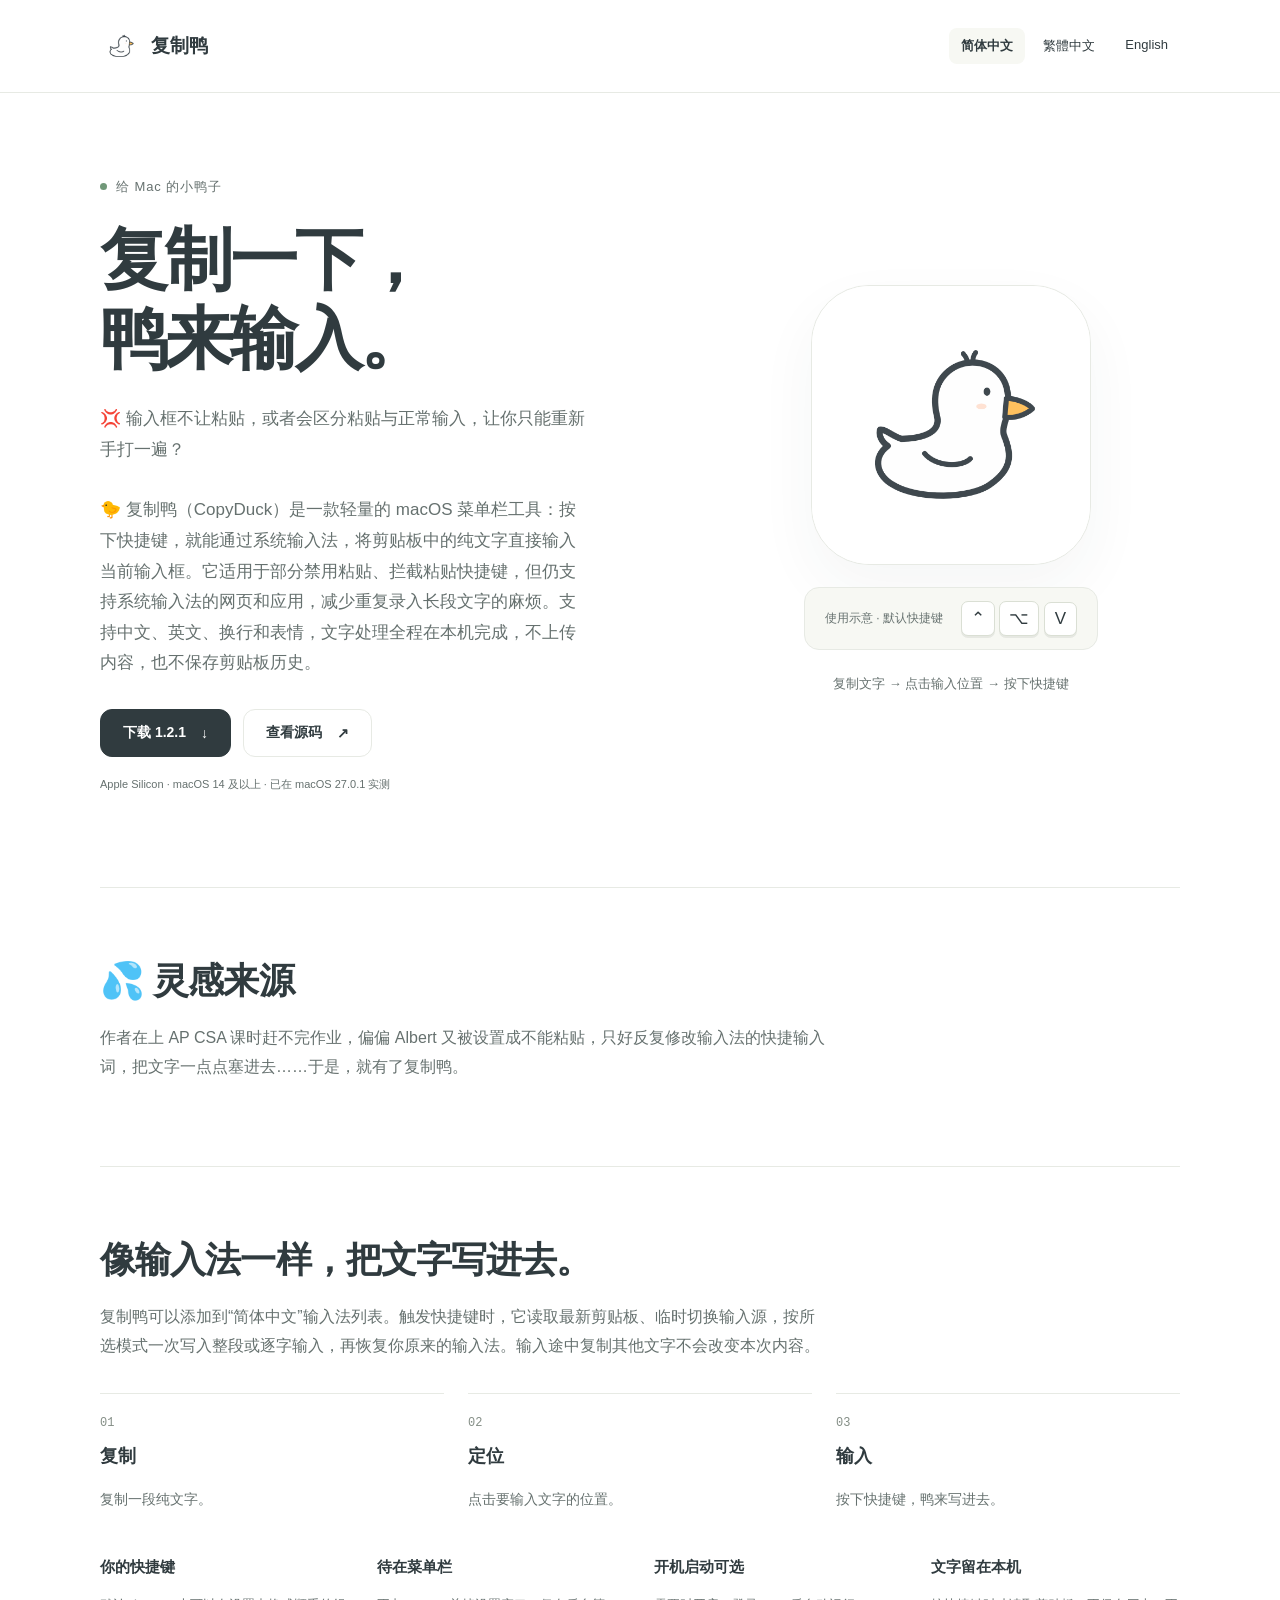
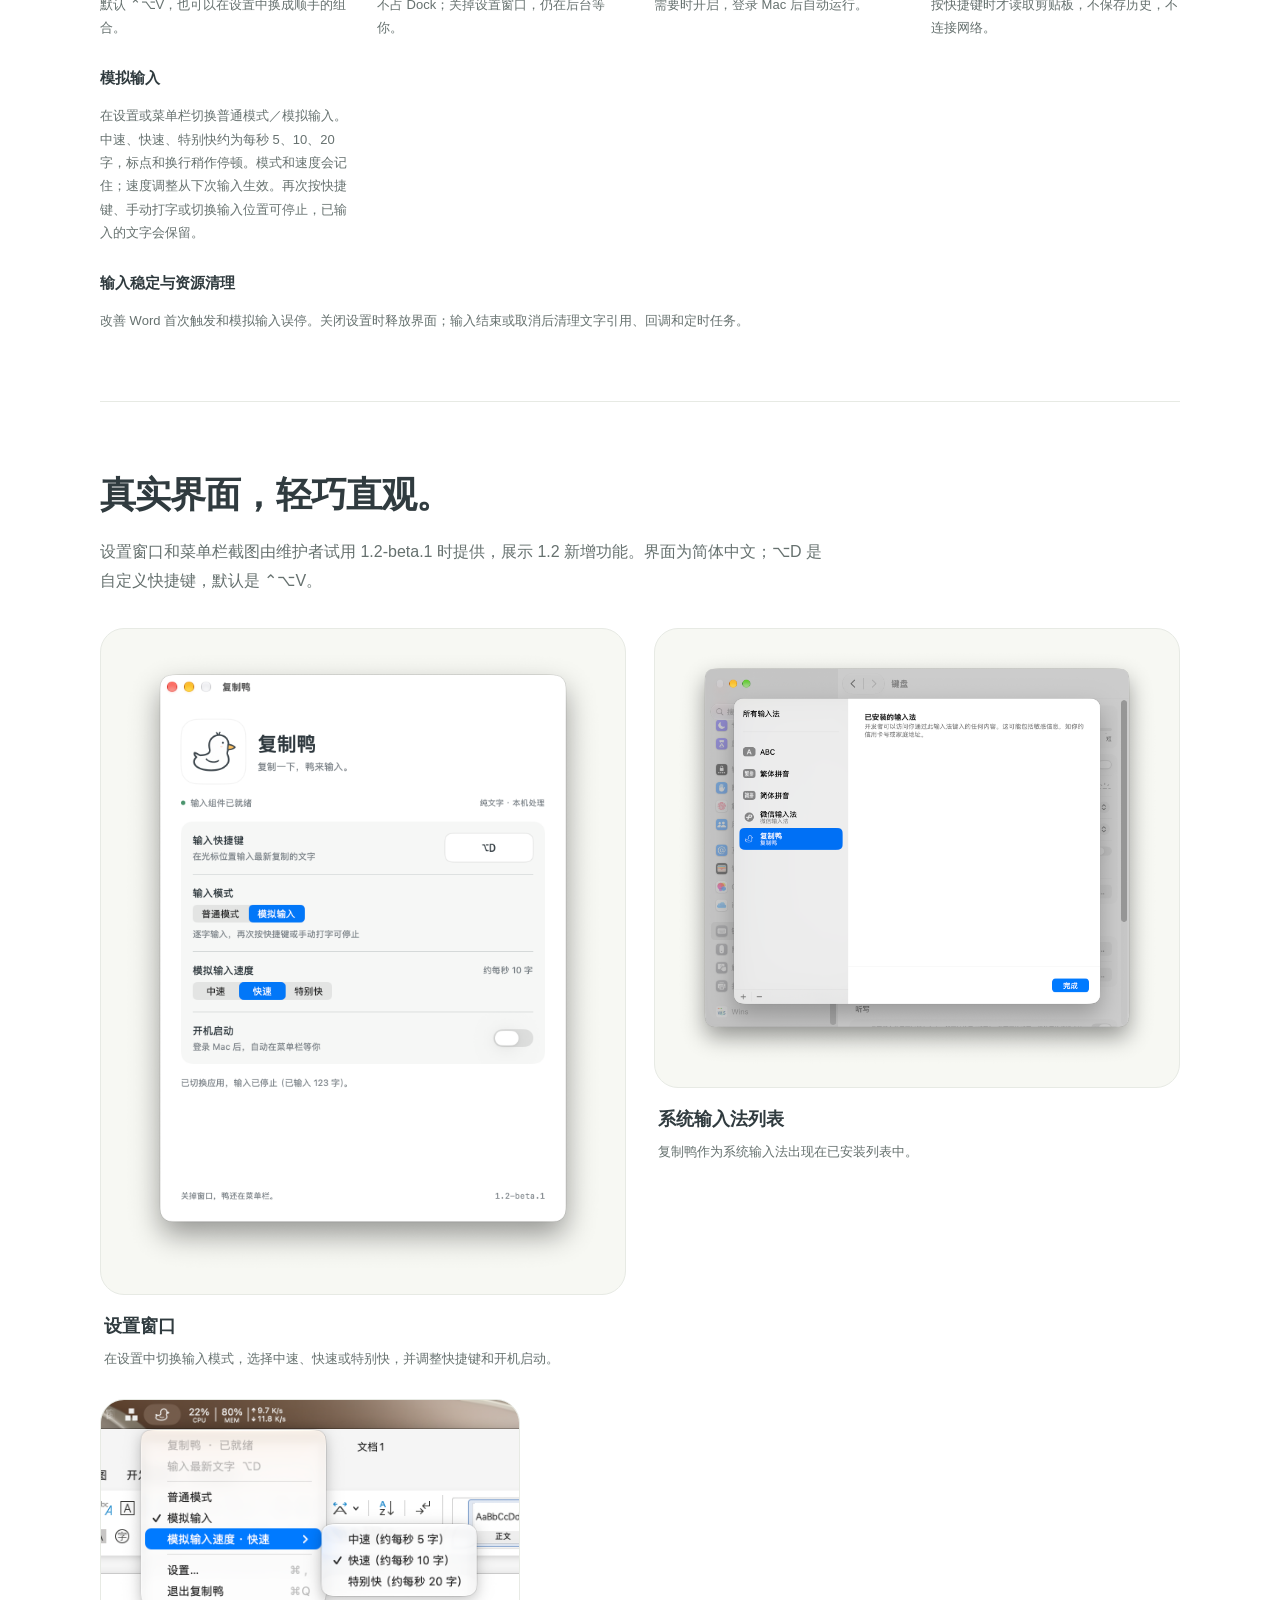
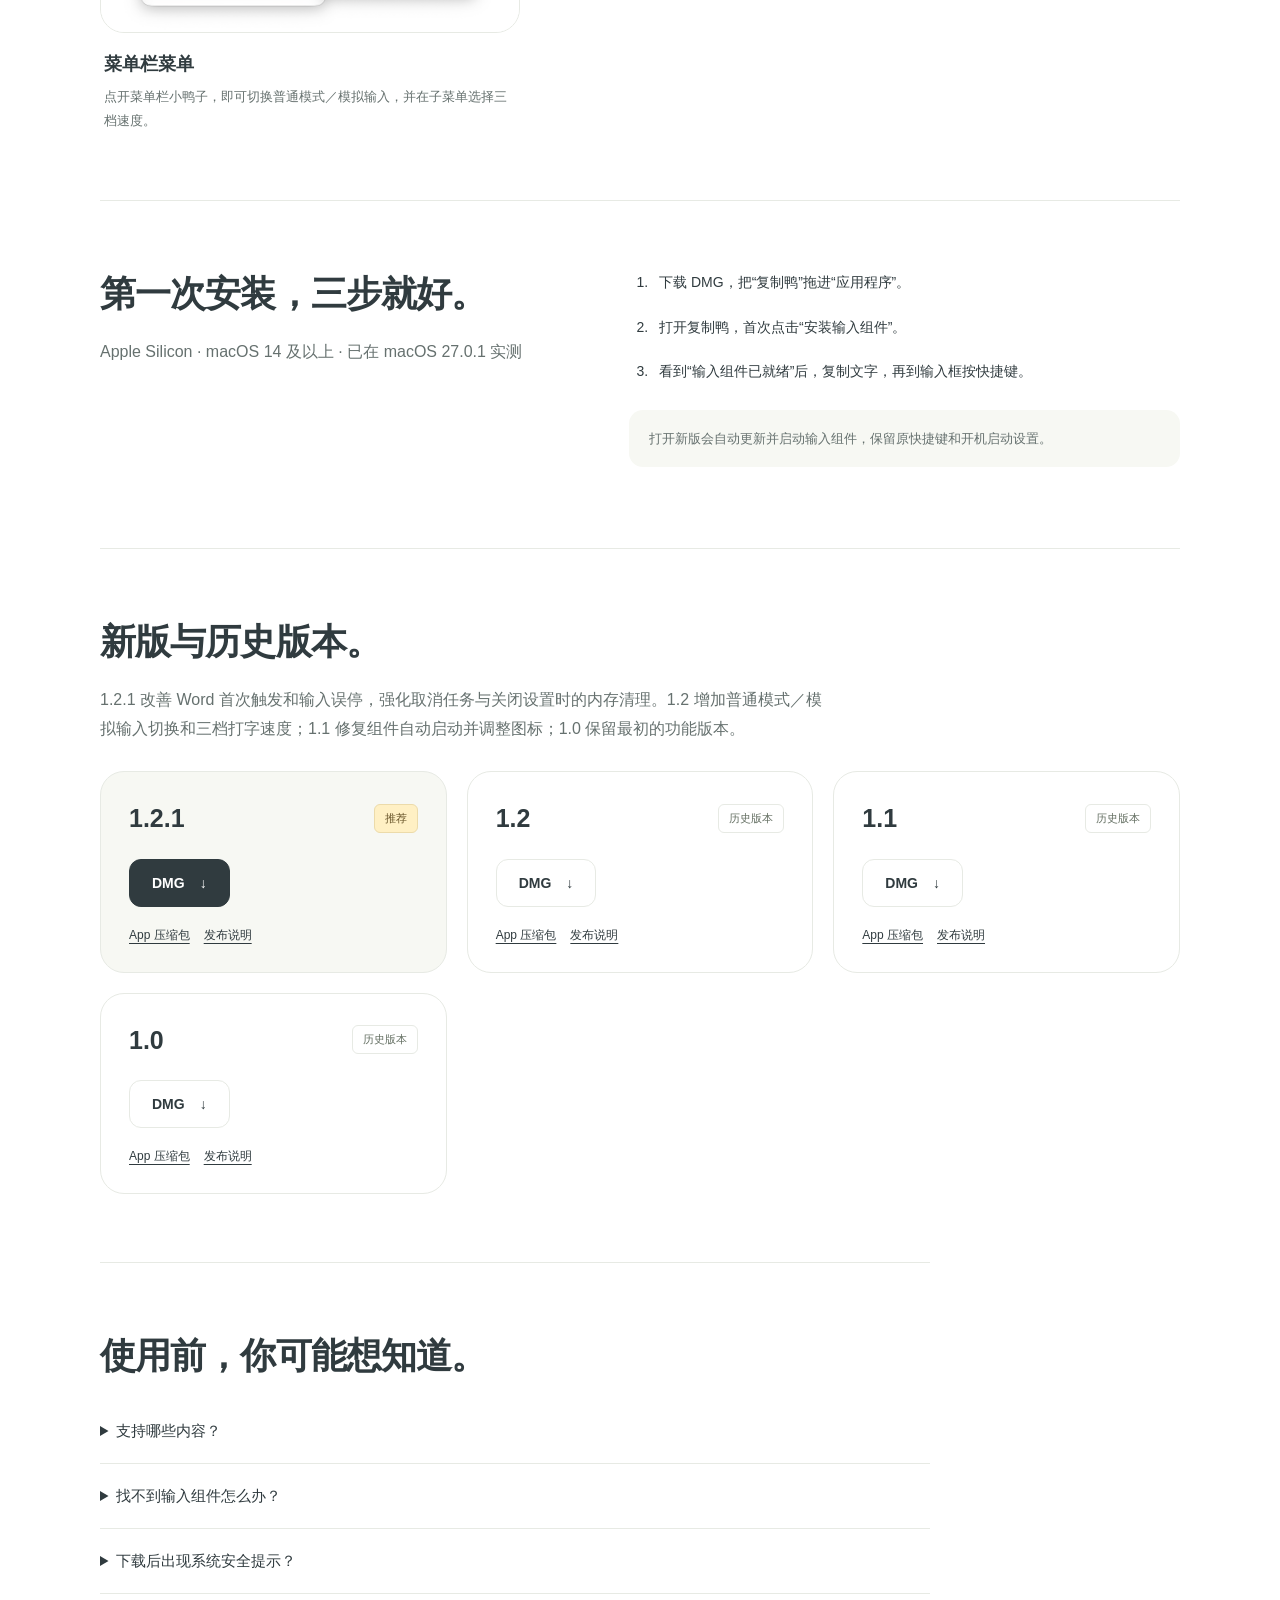
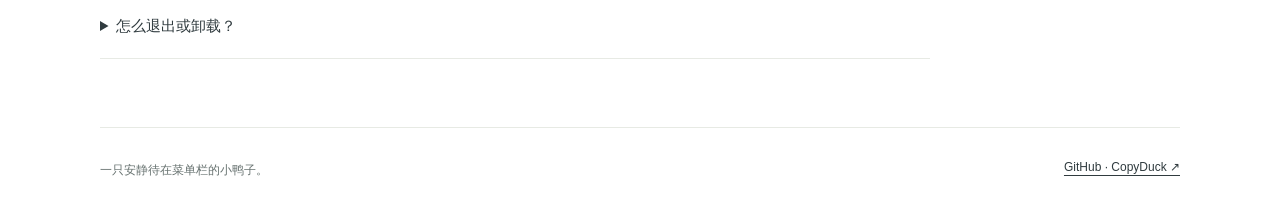
==== commit 845f46bd: "Release CopyDuck 1.2.1 with Word input and memory improvements" ====
--- a/docs/index.html
+++ b/docs/index.html
@@ -6,15 +6,19 @@
 <link rel="canonical" href="https://yuanruoyu515.github.io/CopyDuck/index.html"><link rel="alternate" hreflang="zh-Hans" href="https://yuanruoyu515.github.io/CopyDuck/index.html"><link rel="alternate" hreflang="zh-Hant" href="https://yuanruoyu515.github.io/CopyDuck/zh-Hant/index.html"><link rel="alternate" hreflang="en" href="https://yuanruoyu515.github.io/CopyDuck/en/index.html"><link rel="icon" href="assets/favicon.png"><link rel="stylesheet" href="style.css"></head>
 <body><a class="skip" href="#main">跳到主要内容</a>
 <header><div class="top wrap"><a class="brand" href="index.html"><img src="assets/favicon.png" alt="" width="42" height="42">复制鸭</a><nav class="language" aria-label="选择语言"><a href="index.html" lang="zh-Hans" hreflang="zh-Hans" aria-current="page">简体中文</a><a href="zh-Hant/index.html" lang="zh-Hant" hreflang="zh-Hant">繁體中文</a><a href="en/index.html" lang="en" hreflang="en">English</a></nav></div></header>
-<main id="main" class="wrap"><section class="hero"><div><p class="eyebrow">给 Mac 的小鸭子</p><h1>复制一下，<br>鸭来输入。</h1><p class="lead">💢 输入框不让粘贴，或者会区分粘贴与正常输入，让你只能重新手打一遍？</p><p class="lead">🐤 复制鸭（CopyDuck）是一款轻量的 macOS 菜单栏工具：按下快捷键，就能通过系统输入法，将剪贴板中的纯文字直接输入当前输入框。它适用于部分禁用粘贴、拦截粘贴快捷键，但仍支持系统输入法的网页和应用，减少重复录入长段文字的麻烦。支持中文、英文、换行和表情，文字处理全程在本机完成，不上传内容，也不保存剪贴板历史。</p><div class="actions"><a class="button primary" href="https://github.com/yuanruoyu515/CopyDuck/releases/download/v1.2/CopyDuck-1.2-arm64.dmg">下载 1.2 <span aria-hidden="true">↓</span></a><a class="button" href="https://github.com/yuanruoyu515/CopyDuck">查看源码 <span aria-hidden="true">↗</span></a></div><p class="compatibility">Apple Silicon · macOS 14 及以上 · 已在 macOS 27.0.1 实测</p></div>
+<main id="main" class="wrap"><section class="hero"><div><p class="eyebrow">给 Mac 的小鸭子</p><h1>复制一下，<br>鸭来输入。</h1><p class="lead">💢 输入框不让粘贴，或者会区分粘贴与正常输入，让你只能重新手打一遍？</p><p class="lead">🐤 复制鸭（CopyDuck）是一款轻量的 macOS 菜单栏工具：按下快捷键，就能通过系统输入法，将剪贴板中的纯文字直接输入当前输入框。它适用于部分禁用粘贴、拦截粘贴快捷键，但仍支持系统输入法的网页和应用，减少重复录入长段文字的麻烦。支持中文、英文、换行和表情，文字处理全程在本机完成，不上传内容，也不保存剪贴板历史。</p><div class="actions"><a class="button primary" href="https://github.com/yuanruoyu515/CopyDuck/releases/download/v1.2.1/CopyDuck-1.2.1-arm64.dmg">下载 1.2.1 <span aria-hidden="true">↓</span></a><a class="button" href="https://github.com/yuanruoyu515/CopyDuck">查看源码 <span aria-hidden="true">↗</span></a></div><p class="compatibility">Apple Silicon · macOS 14 及以上 · 已在 macOS 27.0.1 实测</p></div>
 <div class="duck-stage"><div class="duck-card"><img src="assets/duck.png" alt="" width="512" height="512" fetchpriority="high"></div><div class="shortcut"><span>使用示意 · 默认快捷键</span><div aria-label="Control Option V"><kbd>⌃</kbd> <kbd>⌥</kbd> <kbd>V</kbd></div></div><p class="example-text">复制文字 → 点击输入位置 → 按下快捷键</p></div></section>
 <section class="section"><div class="intro"><h2>💦 灵感来源</h2><p>作者在上 AP CSA 课时赶不完作业，偏偏 Albert 又被设置成不能粘贴，只好反复修改输入法的快捷输入词，把文字一点点塞进去……于是，就有了复制鸭。</p></div></section>
-<section class="section"><div class="intro"><h2>像输入法一样，把文字写进去。</h2><p>复制鸭可以添加到“简体中文”输入法列表。触发快捷键时，它读取最新剪贴板、临时切换输入源，按所选模式一次写入整段或逐字输入，再恢复你原来的输入法。输入途中复制其他文字不会改变本次内容。</p></div><ol class="flow"><li><span class="number">01</span><h3>复制</h3><p>复制一段纯文字。</p></li><li><span class="number">02</span><h3>定位</h3><p>点击要输入文字的位置。</p></li><li><span class="number">03</span><h3>输入</h3><p>按下快捷键，鸭来写进去。</p></li></ol><div class="features"><article><h3>你的快捷键</h3><p>默认 ⌃⌥V，也可以在设置中换成顺手的组合。</p></article><article><h3>待在菜单栏</h3><p>不占 Dock；关掉设置窗口，仍在后台等你。</p></article><article><h3>开机启动可选</h3><p>需要时开启，登录 Mac 后自动运行。</p></article><article><h3>文字留在本机</h3><p>按快捷键时才读取剪贴板，不保存历史，不连接网络。</p></article><article><h3>模拟输入</h3><p>在设置或菜单栏切换普通模式／模拟输入。中速、快速、特别快约为每秒 5、10、20 字，标点和换行稍作停顿。模式和速度会记住；速度调整从下次输入生效。再次按快捷键、手动打字或切换输入位置可停止，已输入的文字会保留。</p></article></div></section>
+<section class="section"><div class="intro"><h2>像输入法一样，把文字写进去。</h2><p>复制鸭可以添加到“简体中文”输入法列表。触发快捷键时，它读取最新剪贴板、临时切换输入源，按所选模式一次写入整段或逐字输入，再恢复你原来的输入法。输入途中复制其他文字不会改变本次内容。</p></div><ol class="flow"><li><span class="number">01</span><h3>复制</h3><p>复制一段纯文字。</p></li><li><span class="number">02</span><h3>定位</h3><p>点击要输入文字的位置。</p></li><li><span class="number">03</span><h3>输入</h3><p>按下快捷键，鸭来写进去。</p></li></ol><div class="features"><article><h3>你的快捷键</h3><p>默认 ⌃⌥V，也可以在设置中换成顺手的组合。</p></article><article><h3>待在菜单栏</h3><p>不占 Dock；关掉设置窗口，仍在后台等你。</p></article><article><h3>开机启动可选</h3><p>需要时开启，登录 Mac 后自动运行。</p></article><article><h3>文字留在本机</h3><p>按快捷键时才读取剪贴板，不保存历史，不连接网络。</p></article><article><h3>模拟输入</h3><p>在设置或菜单栏切换普通模式／模拟输入。中速、快速、特别快约为每秒 5、10、20 字，标点和换行稍作停顿。模式和速度会记住；速度调整从下次输入生效。再次按快捷键、手动打字或切换输入位置可停止，已输入的文字会保留。</p></article><article><h3>输入稳定与资源清理</h3><p>改善 Word 首次触发和模拟输入误停。关闭设置时释放界面；输入结束或取消后清理文字引用、回调和定时任务。</p></article></div></section>
 <section class="section screenshots"><h2>真实界面，轻巧直观。</h2><p class="intro">设置窗口和菜单栏截图由维护者试用 1.2-beta.1 时提供，展示 1.2 新增功能。界面为简体中文；⌥D 是自定义快捷键，默认是 ⌃⌥V。</p><div class="screenshot-grid"><figure class="screenshot"><a href="assets/settings.png"><img src="assets/settings.png" alt="设置窗口" width="1324" height="1708" loading="lazy"></a><figcaption><h3>设置窗口</h3><p>在设置中切换输入模式，选择中速、快速或特别快，并调整快捷键和开机启动。</p></figcaption></figure><figure class="screenshot"><a href="assets/input-sources.png"><img src="assets/input-sources.png" alt="系统输入法列表" width="1704" height="1474" loading="lazy"></a><figcaption><h3>系统输入法列表</h3><p>复制鸭作为系统输入法出现在已安装列表中。</p></figcaption></figure><figure class="screenshot"><a href="assets/menu-bar.png"><img src="assets/menu-bar.png" alt="菜单栏菜单" width="948" height="528" loading="lazy"></a><figcaption><h3>菜单栏菜单</h3><p>点开菜单栏小鸭子，即可切换普通模式／模拟输入，并在子菜单选择三档速度。</p></figcaption></figure></div></section>
 <section class="section install"><div><h2>第一次安装，三步就好。</h2><p>Apple Silicon · macOS 14 及以上 · 已在 macOS 27.0.1 实测</p></div><div><ol><li>下载 DMG，把“复制鸭”拖进“应用程序”。</li><li>打开复制鸭，首次点击“安装输入组件”。</li><li>看到“输入组件已就绪”后，复制文字，再到输入框按快捷键。</li></ol><p class="install-note">打开新版会自动更新并启动输入组件，保留原快捷键和开机启动设置。</p></div></section>
-<section class="section" id="downloads"><h2>新版与历史版本。</h2><p class="intro">1.2 增加普通模式／模拟输入切换和三档打字速度，可在设置或菜单栏调整。1.1 修复组件自动启动并调整鸭子图标；1.0 保留最初的功能版本。</p><div class="releases"><article class="release current">
-      <header><h3>1.2</h3><span class="badge">推荐</span></header>
-      <a class="button primary" href="https://github.com/yuanruoyu515/CopyDuck/releases/download/v1.2/CopyDuck-1.2-arm64.dmg">DMG <span aria-hidden="true">↓</span></a>
+<section class="section" id="downloads"><h2>新版与历史版本。</h2><p class="intro">1.2.1 改善 Word 首次触发和输入误停，强化取消任务与关闭设置时的内存清理。1.2 增加普通模式／模拟输入切换和三档打字速度；1.1 修复组件自动启动并调整图标；1.0 保留最初的功能版本。</p><div class="releases"><article class="release current">
+      <header><h3>1.2.1</h3><span class="badge">推荐</span></header>
+      <a class="button primary" href="https://github.com/yuanruoyu515/CopyDuck/releases/download/v1.2.1/CopyDuck-1.2.1-arm64.dmg">DMG <span aria-hidden="true">↓</span></a>
+      <div class="release-links"><a href="https://github.com/yuanruoyu515/CopyDuck/releases/download/v1.2.1/CopyDuck-1.2.1-arm64.app.zip">App 压缩包</a><a href="https://github.com/yuanruoyu515/CopyDuck/releases/tag/v1.2.1">发布说明</a></div>
+    </article><article class="release">
+      <header><h3>1.2</h3><span class="badge">历史版本</span></header>
+      <a class="button" href="https://github.com/yuanruoyu515/CopyDuck/releases/download/v1.2/CopyDuck-1.2-arm64.dmg">DMG <span aria-hidden="true">↓</span></a>
       <div class="release-links"><a href="https://github.com/yuanruoyu515/CopyDuck/releases/download/v1.2/CopyDuck-1.2-arm64.app.zip">App 压缩包</a><a href="https://github.com/yuanruoyu515/CopyDuck/releases/tag/v1.2">发布说明</a></div>
     </article><article class="release">
       <header><h3>1.1</h3><span class="badge">历史版本</span></header>
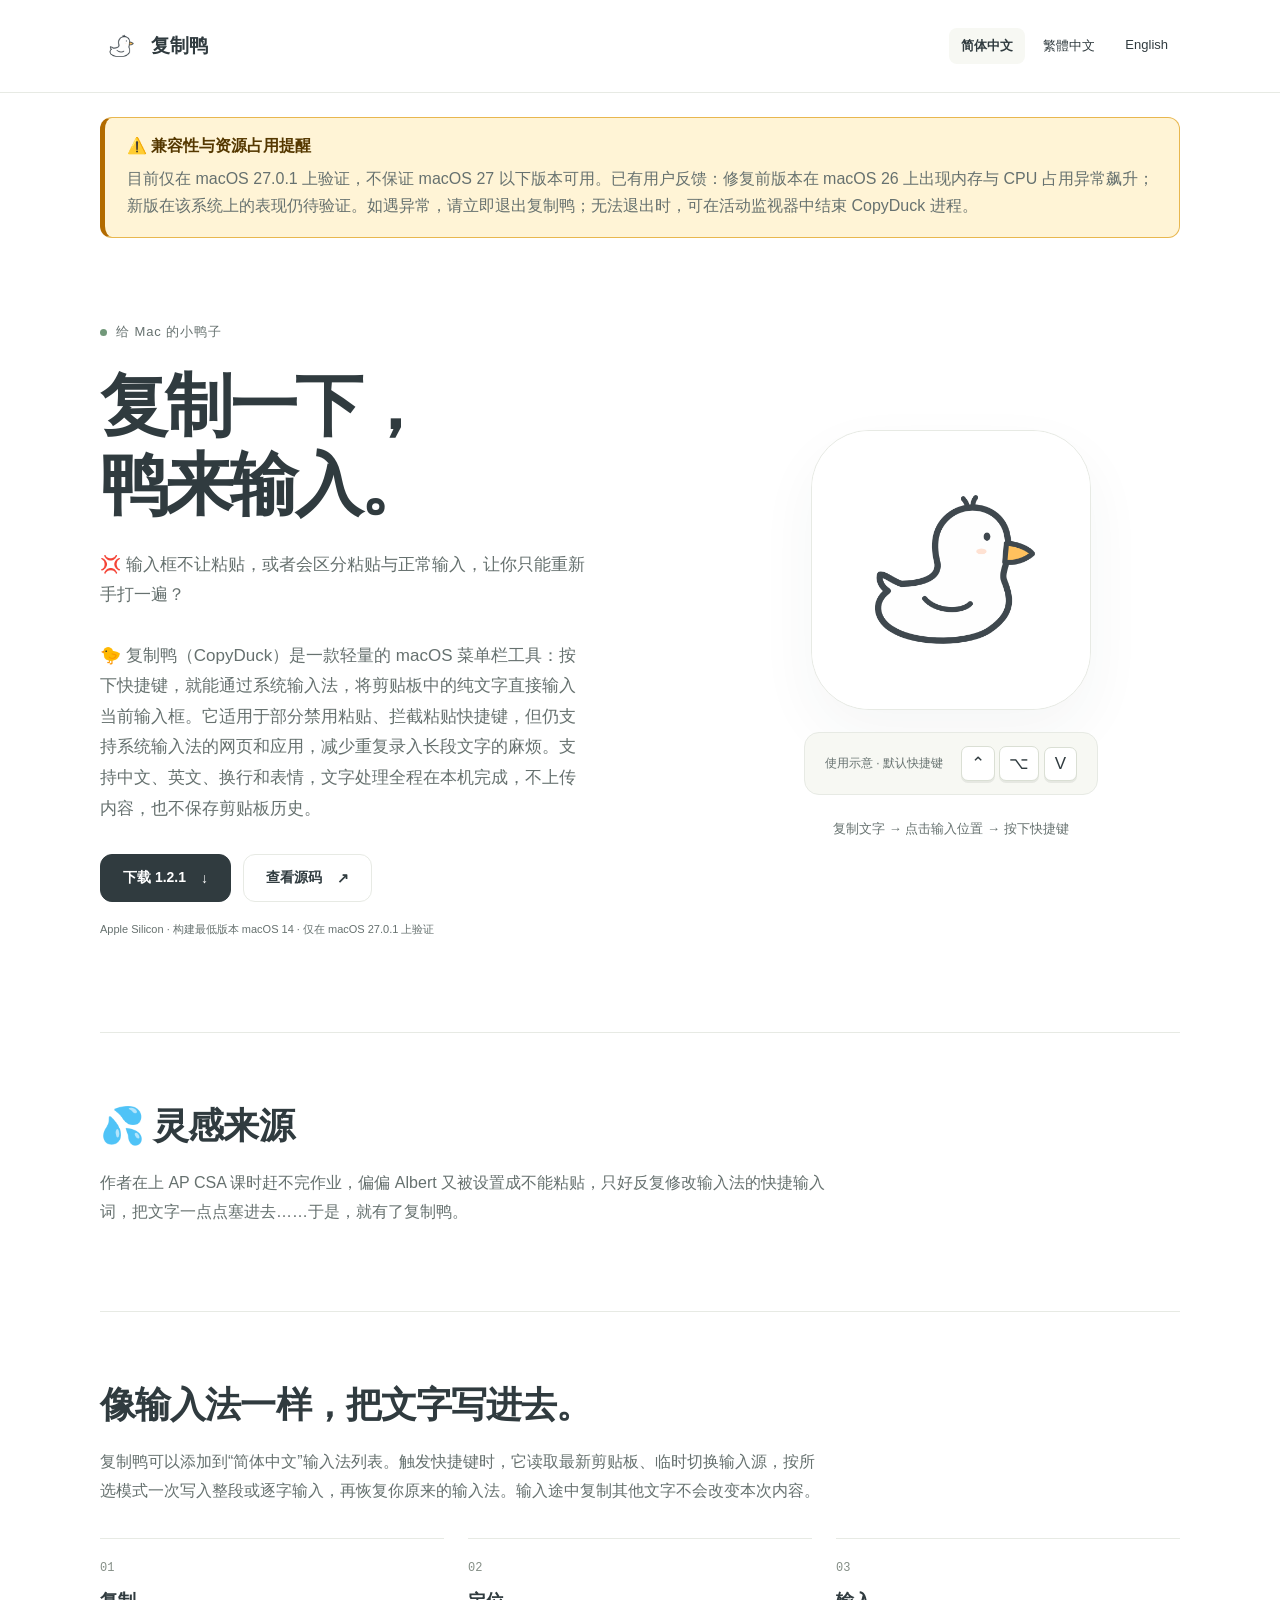
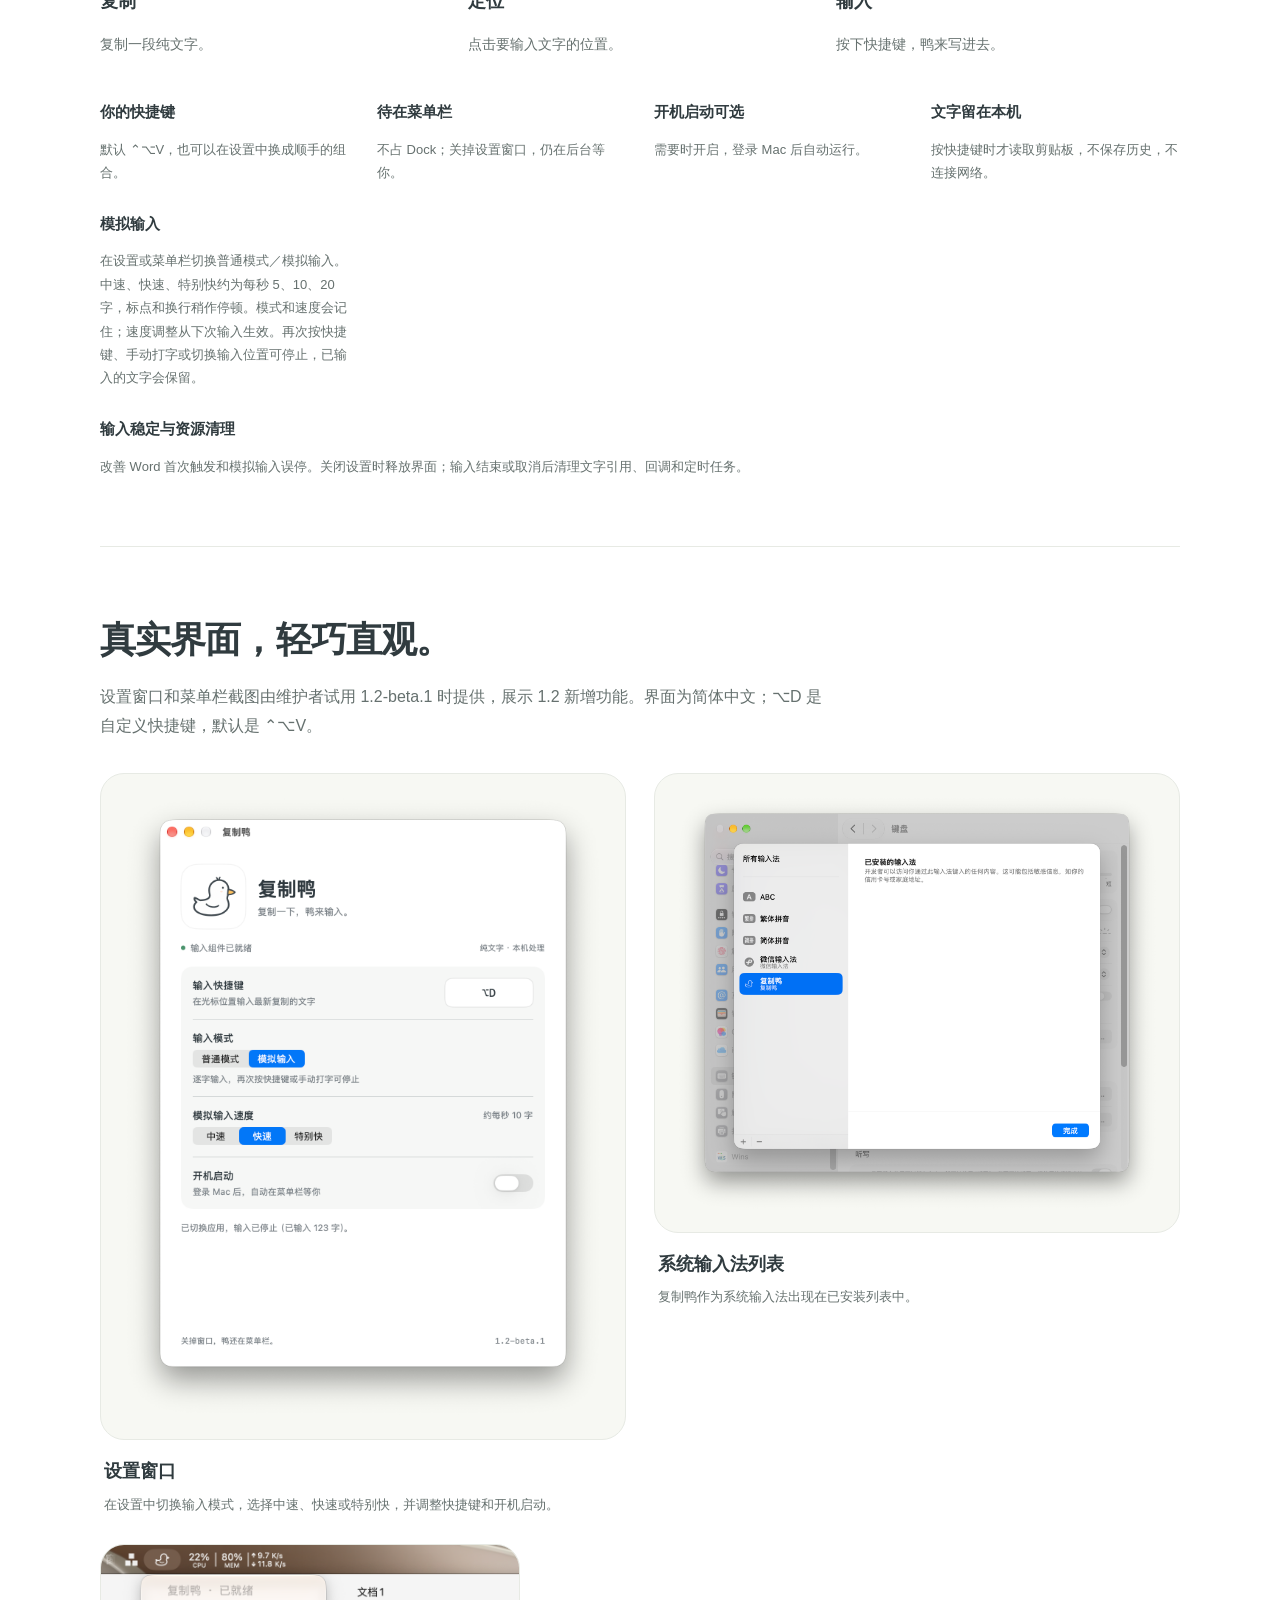
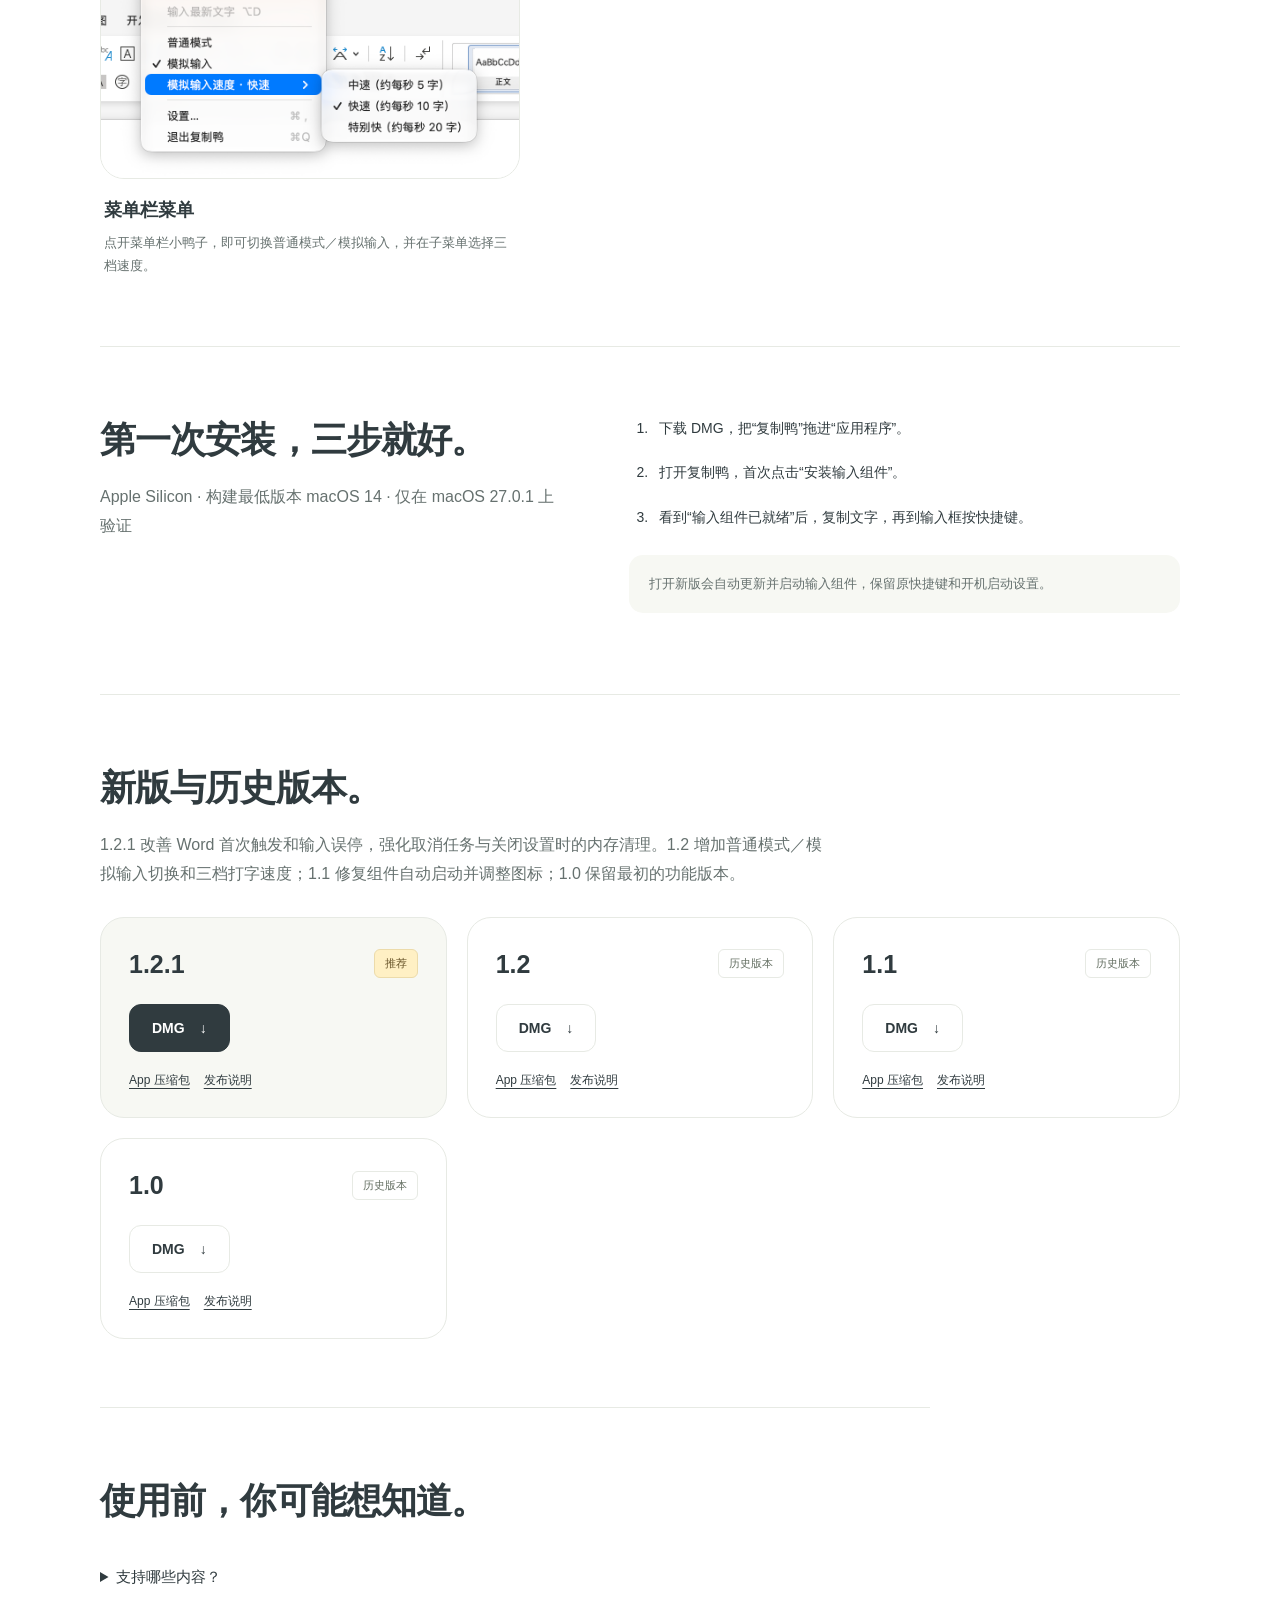
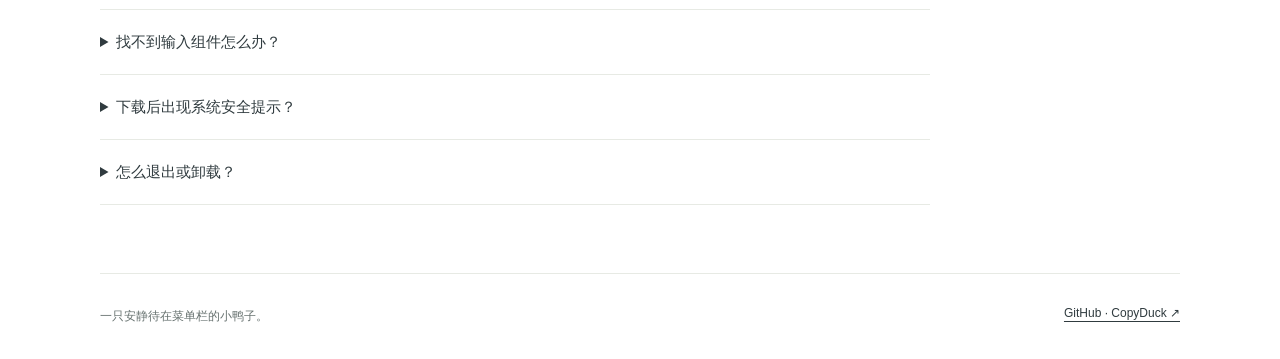
==== commit 72952e93: "docs: prominently warn about unverified older macOS versions and resource usage" ====
--- a/docs/index.html
+++ b/docs/index.html
@@ -6,12 +6,12 @@
 <link rel="canonical" href="https://yuanruoyu515.github.io/CopyDuck/index.html"><link rel="alternate" hreflang="zh-Hans" href="https://yuanruoyu515.github.io/CopyDuck/index.html"><link rel="alternate" hreflang="zh-Hant" href="https://yuanruoyu515.github.io/CopyDuck/zh-Hant/index.html"><link rel="alternate" hreflang="en" href="https://yuanruoyu515.github.io/CopyDuck/en/index.html"><link rel="icon" href="assets/favicon.png"><link rel="stylesheet" href="style.css"></head>
 <body><a class="skip" href="#main">跳到主要内容</a>
 <header><div class="top wrap"><a class="brand" href="index.html"><img src="assets/favicon.png" alt="" width="42" height="42">复制鸭</a><nav class="language" aria-label="选择语言"><a href="index.html" lang="zh-Hans" hreflang="zh-Hans" aria-current="page">简体中文</a><a href="zh-Hant/index.html" lang="zh-Hant" hreflang="zh-Hant">繁體中文</a><a href="en/index.html" lang="en" hreflang="en">English</a></nav></div></header>
-<main id="main" class="wrap"><section class="hero"><div><p class="eyebrow">给 Mac 的小鸭子</p><h1>复制一下，<br>鸭来输入。</h1><p class="lead">💢 输入框不让粘贴，或者会区分粘贴与正常输入，让你只能重新手打一遍？</p><p class="lead">🐤 复制鸭（CopyDuck）是一款轻量的 macOS 菜单栏工具：按下快捷键，就能通过系统输入法，将剪贴板中的纯文字直接输入当前输入框。它适用于部分禁用粘贴、拦截粘贴快捷键，但仍支持系统输入法的网页和应用，减少重复录入长段文字的麻烦。支持中文、英文、换行和表情，文字处理全程在本机完成，不上传内容，也不保存剪贴板历史。</p><div class="actions"><a class="button primary" href="https://github.com/yuanruoyu515/CopyDuck/releases/download/v1.2.1/CopyDuck-1.2.1-arm64.dmg">下载 1.2.1 <span aria-hidden="true">↓</span></a><a class="button" href="https://github.com/yuanruoyu515/CopyDuck">查看源码 <span aria-hidden="true">↗</span></a></div><p class="compatibility">Apple Silicon · macOS 14 及以上 · 已在 macOS 27.0.1 实测</p></div>
+<main id="main" class="wrap"><aside class="compatibility-warning" role="note"><strong>⚠️ 兼容性与资源占用提醒</strong><p>目前仅在 macOS 27.0.1 上验证，不保证 macOS 27 以下版本可用。已有用户反馈：修复前版本在 macOS 26 上出现内存与 CPU 占用异常飙升；新版在该系统上的表现仍待验证。如遇异常，请立即退出复制鸭；无法退出时，可在活动监视器中结束 CopyDuck 进程。</p></aside><section class="hero"><div><p class="eyebrow">给 Mac 的小鸭子</p><h1>复制一下，<br>鸭来输入。</h1><p class="lead">💢 输入框不让粘贴，或者会区分粘贴与正常输入，让你只能重新手打一遍？</p><p class="lead">🐤 复制鸭（CopyDuck）是一款轻量的 macOS 菜单栏工具：按下快捷键，就能通过系统输入法，将剪贴板中的纯文字直接输入当前输入框。它适用于部分禁用粘贴、拦截粘贴快捷键，但仍支持系统输入法的网页和应用，减少重复录入长段文字的麻烦。支持中文、英文、换行和表情，文字处理全程在本机完成，不上传内容，也不保存剪贴板历史。</p><div class="actions"><a class="button primary" href="https://github.com/yuanruoyu515/CopyDuck/releases/download/v1.2.1/CopyDuck-1.2.1-arm64.dmg">下载 1.2.1 <span aria-hidden="true">↓</span></a><a class="button" href="https://github.com/yuanruoyu515/CopyDuck">查看源码 <span aria-hidden="true">↗</span></a></div><p class="compatibility">Apple Silicon · 构建最低版本 macOS 14 · 仅在 macOS 27.0.1 上验证</p></div>
 <div class="duck-stage"><div class="duck-card"><img src="assets/duck.png" alt="" width="512" height="512" fetchpriority="high"></div><div class="shortcut"><span>使用示意 · 默认快捷键</span><div aria-label="Control Option V"><kbd>⌃</kbd> <kbd>⌥</kbd> <kbd>V</kbd></div></div><p class="example-text">复制文字 → 点击输入位置 → 按下快捷键</p></div></section>
 <section class="section"><div class="intro"><h2>💦 灵感来源</h2><p>作者在上 AP CSA 课时赶不完作业，偏偏 Albert 又被设置成不能粘贴，只好反复修改输入法的快捷输入词，把文字一点点塞进去……于是，就有了复制鸭。</p></div></section>
 <section class="section"><div class="intro"><h2>像输入法一样，把文字写进去。</h2><p>复制鸭可以添加到“简体中文”输入法列表。触发快捷键时，它读取最新剪贴板、临时切换输入源，按所选模式一次写入整段或逐字输入，再恢复你原来的输入法。输入途中复制其他文字不会改变本次内容。</p></div><ol class="flow"><li><span class="number">01</span><h3>复制</h3><p>复制一段纯文字。</p></li><li><span class="number">02</span><h3>定位</h3><p>点击要输入文字的位置。</p></li><li><span class="number">03</span><h3>输入</h3><p>按下快捷键，鸭来写进去。</p></li></ol><div class="features"><article><h3>你的快捷键</h3><p>默认 ⌃⌥V，也可以在设置中换成顺手的组合。</p></article><article><h3>待在菜单栏</h3><p>不占 Dock；关掉设置窗口，仍在后台等你。</p></article><article><h3>开机启动可选</h3><p>需要时开启，登录 Mac 后自动运行。</p></article><article><h3>文字留在本机</h3><p>按快捷键时才读取剪贴板，不保存历史，不连接网络。</p></article><article><h3>模拟输入</h3><p>在设置或菜单栏切换普通模式／模拟输入。中速、快速、特别快约为每秒 5、10、20 字，标点和换行稍作停顿。模式和速度会记住；速度调整从下次输入生效。再次按快捷键、手动打字或切换输入位置可停止，已输入的文字会保留。</p></article><article><h3>输入稳定与资源清理</h3><p>改善 Word 首次触发和模拟输入误停。关闭设置时释放界面；输入结束或取消后清理文字引用、回调和定时任务。</p></article></div></section>
 <section class="section screenshots"><h2>真实界面，轻巧直观。</h2><p class="intro">设置窗口和菜单栏截图由维护者试用 1.2-beta.1 时提供，展示 1.2 新增功能。界面为简体中文；⌥D 是自定义快捷键，默认是 ⌃⌥V。</p><div class="screenshot-grid"><figure class="screenshot"><a href="assets/settings.png"><img src="assets/settings.png" alt="设置窗口" width="1324" height="1708" loading="lazy"></a><figcaption><h3>设置窗口</h3><p>在设置中切换输入模式，选择中速、快速或特别快，并调整快捷键和开机启动。</p></figcaption></figure><figure class="screenshot"><a href="assets/input-sources.png"><img src="assets/input-sources.png" alt="系统输入法列表" width="1704" height="1474" loading="lazy"></a><figcaption><h3>系统输入法列表</h3><p>复制鸭作为系统输入法出现在已安装列表中。</p></figcaption></figure><figure class="screenshot"><a href="assets/menu-bar.png"><img src="assets/menu-bar.png" alt="菜单栏菜单" width="948" height="528" loading="lazy"></a><figcaption><h3>菜单栏菜单</h3><p>点开菜单栏小鸭子，即可切换普通模式／模拟输入，并在子菜单选择三档速度。</p></figcaption></figure></div></section>
-<section class="section install"><div><h2>第一次安装，三步就好。</h2><p>Apple Silicon · macOS 14 及以上 · 已在 macOS 27.0.1 实测</p></div><div><ol><li>下载 DMG，把“复制鸭”拖进“应用程序”。</li><li>打开复制鸭，首次点击“安装输入组件”。</li><li>看到“输入组件已就绪”后，复制文字，再到输入框按快捷键。</li></ol><p class="install-note">打开新版会自动更新并启动输入组件，保留原快捷键和开机启动设置。</p></div></section>
+<section class="section install"><div><h2>第一次安装，三步就好。</h2><p>Apple Silicon · 构建最低版本 macOS 14 · 仅在 macOS 27.0.1 上验证</p></div><div><ol><li>下载 DMG，把“复制鸭”拖进“应用程序”。</li><li>打开复制鸭，首次点击“安装输入组件”。</li><li>看到“输入组件已就绪”后，复制文字，再到输入框按快捷键。</li></ol><p class="install-note">打开新版会自动更新并启动输入组件，保留原快捷键和开机启动设置。</p></div></section>
 <section class="section" id="downloads"><h2>新版与历史版本。</h2><p class="intro">1.2.1 改善 Word 首次触发和输入误停，强化取消任务与关闭设置时的内存清理。1.2 增加普通模式／模拟输入切换和三档打字速度；1.1 修复组件自动启动并调整图标；1.0 保留最初的功能版本。</p><div class="releases"><article class="release current">
       <header><h3>1.2.1</h3><span class="badge">推荐</span></header>
       <a class="button primary" href="https://github.com/yuanruoyu515/CopyDuck/releases/download/v1.2.1/CopyDuck-1.2.1-arm64.dmg">DMG <span aria-hidden="true">↓</span></a>
--- a/docs/style.css
+++ b/docs/style.css
@@ -5,3 +5,8 @@
 .screenshot-grid{display:grid;grid-template-columns:1fr 1fr;gap:28px;margin-top:32px;align-items:start}.screenshot{margin:0;min-width:0}.screenshot a{display:flex;align-items:center;justify-content:center;background:var(--soft);border:1px solid var(--line);border-radius:var(--radius);padding:18px;overflow:hidden}.screenshot img{width:100%;height:auto}.screenshot figcaption{padding:18px 4px 0}.screenshot h3{margin-bottom:8px}.screenshot p{font-size:13px;margin-bottom:0}.screenshot:last-child{max-width:420px}.screenshot:last-child a{padding:0}.screenshot a:hover{border-color:#c9d2c5}@media(max-width:760px){.screenshot-grid{grid-template-columns:1fr;gap:24px}.screenshot:last-child{max-width:100%}.screenshot a{padding:12px}}
 
 .features article:last-child{grid-column:1/-1;max-width:730px}
+
+/* Keep the compatibility notice visible before the download call to action. */
+.compatibility-warning { margin-top: 24px; padding: 18px 22px; border: 1px solid #e8b74f; border-left: 5px solid #b26b00; border-radius: 12px; background: #fff4d6; color: #553800; }
+.compatibility-warning strong { display: block; font-size: 16px; }
+.compatibility-warning p { margin: 8px 0 0; line-height: 1.7; }
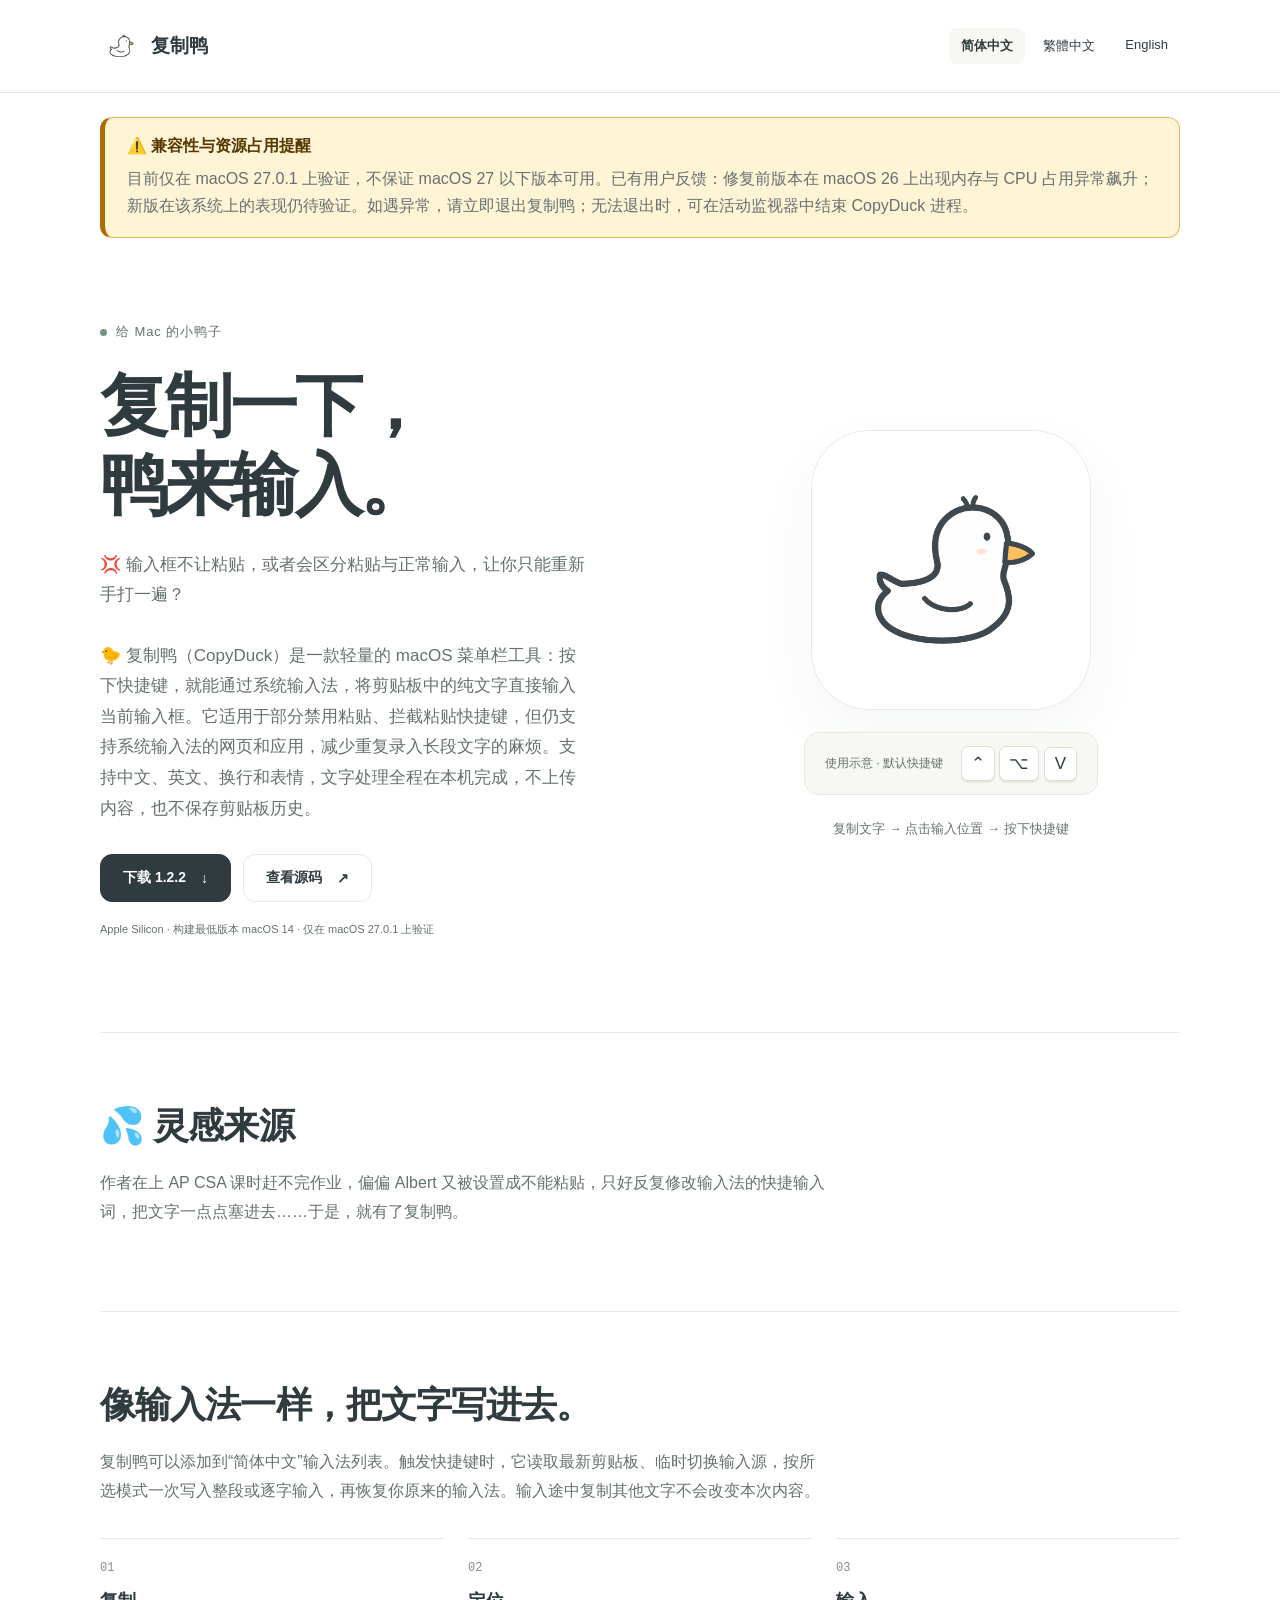
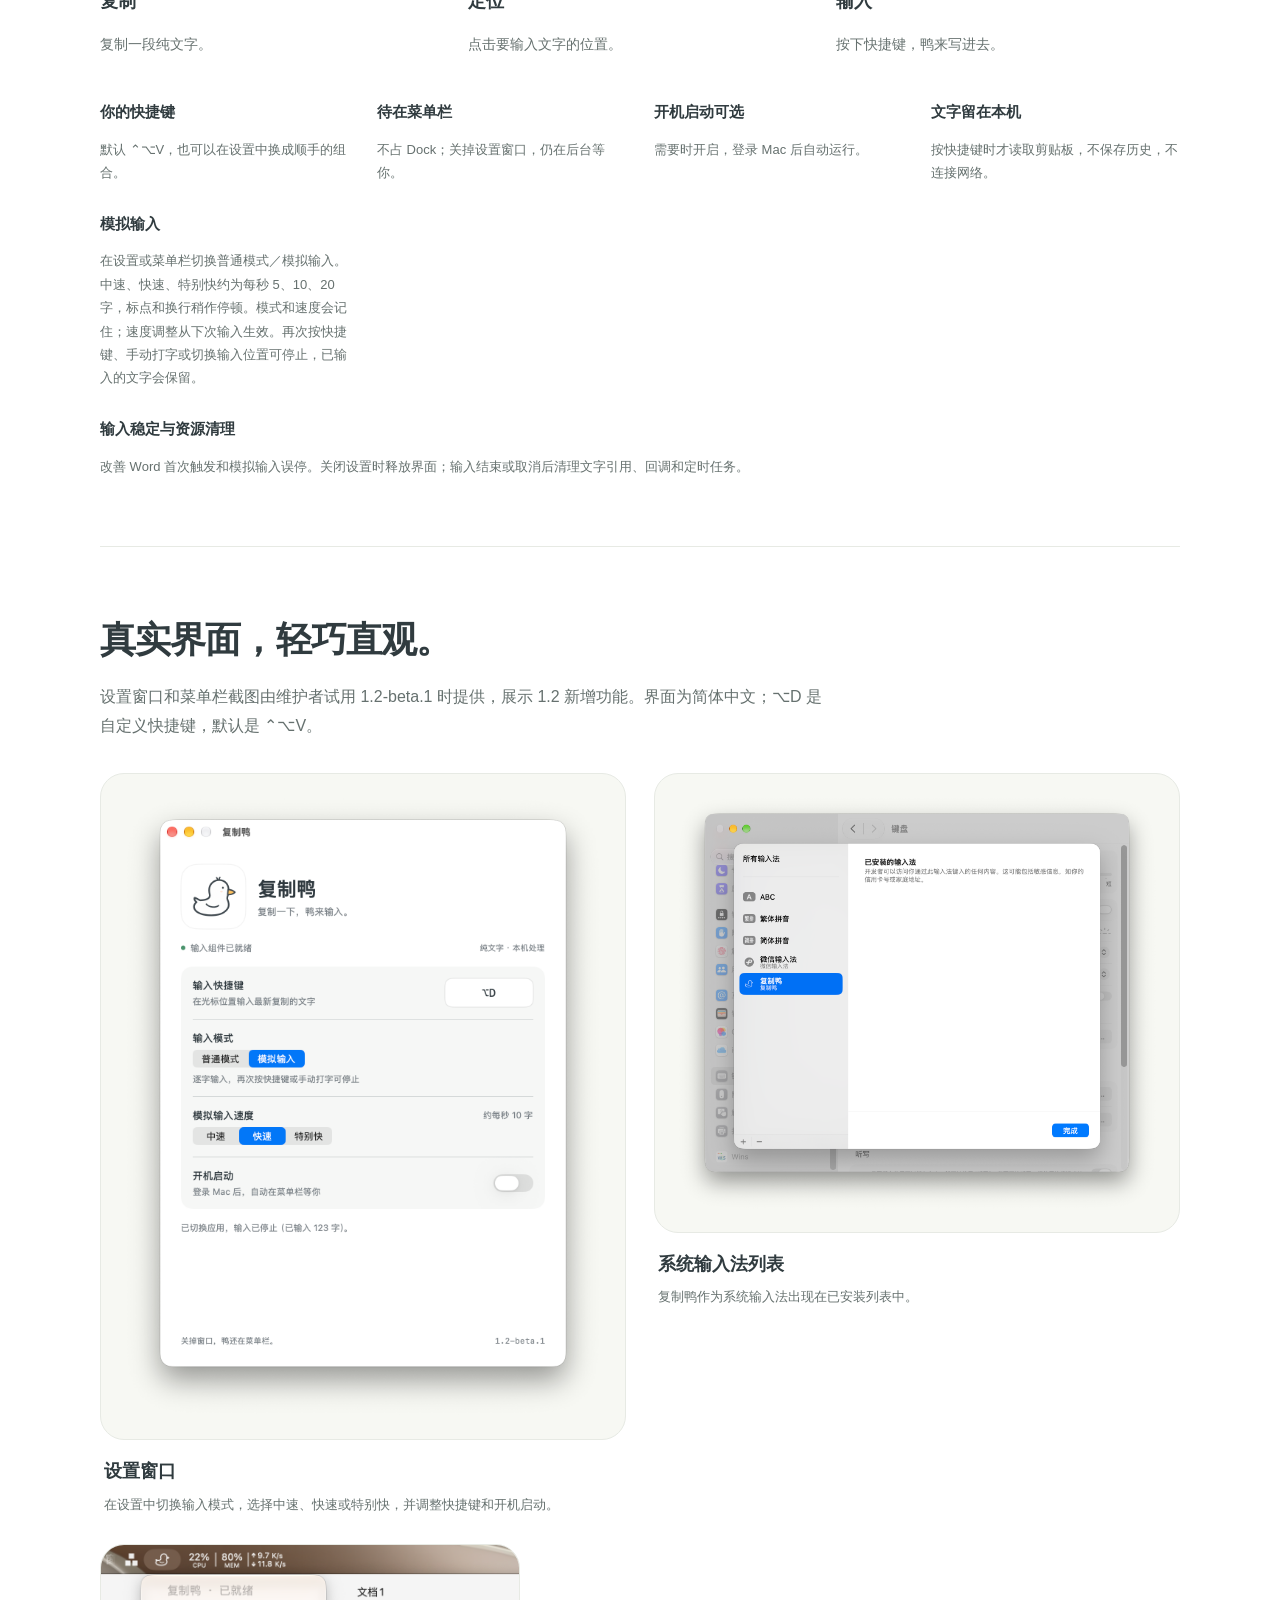
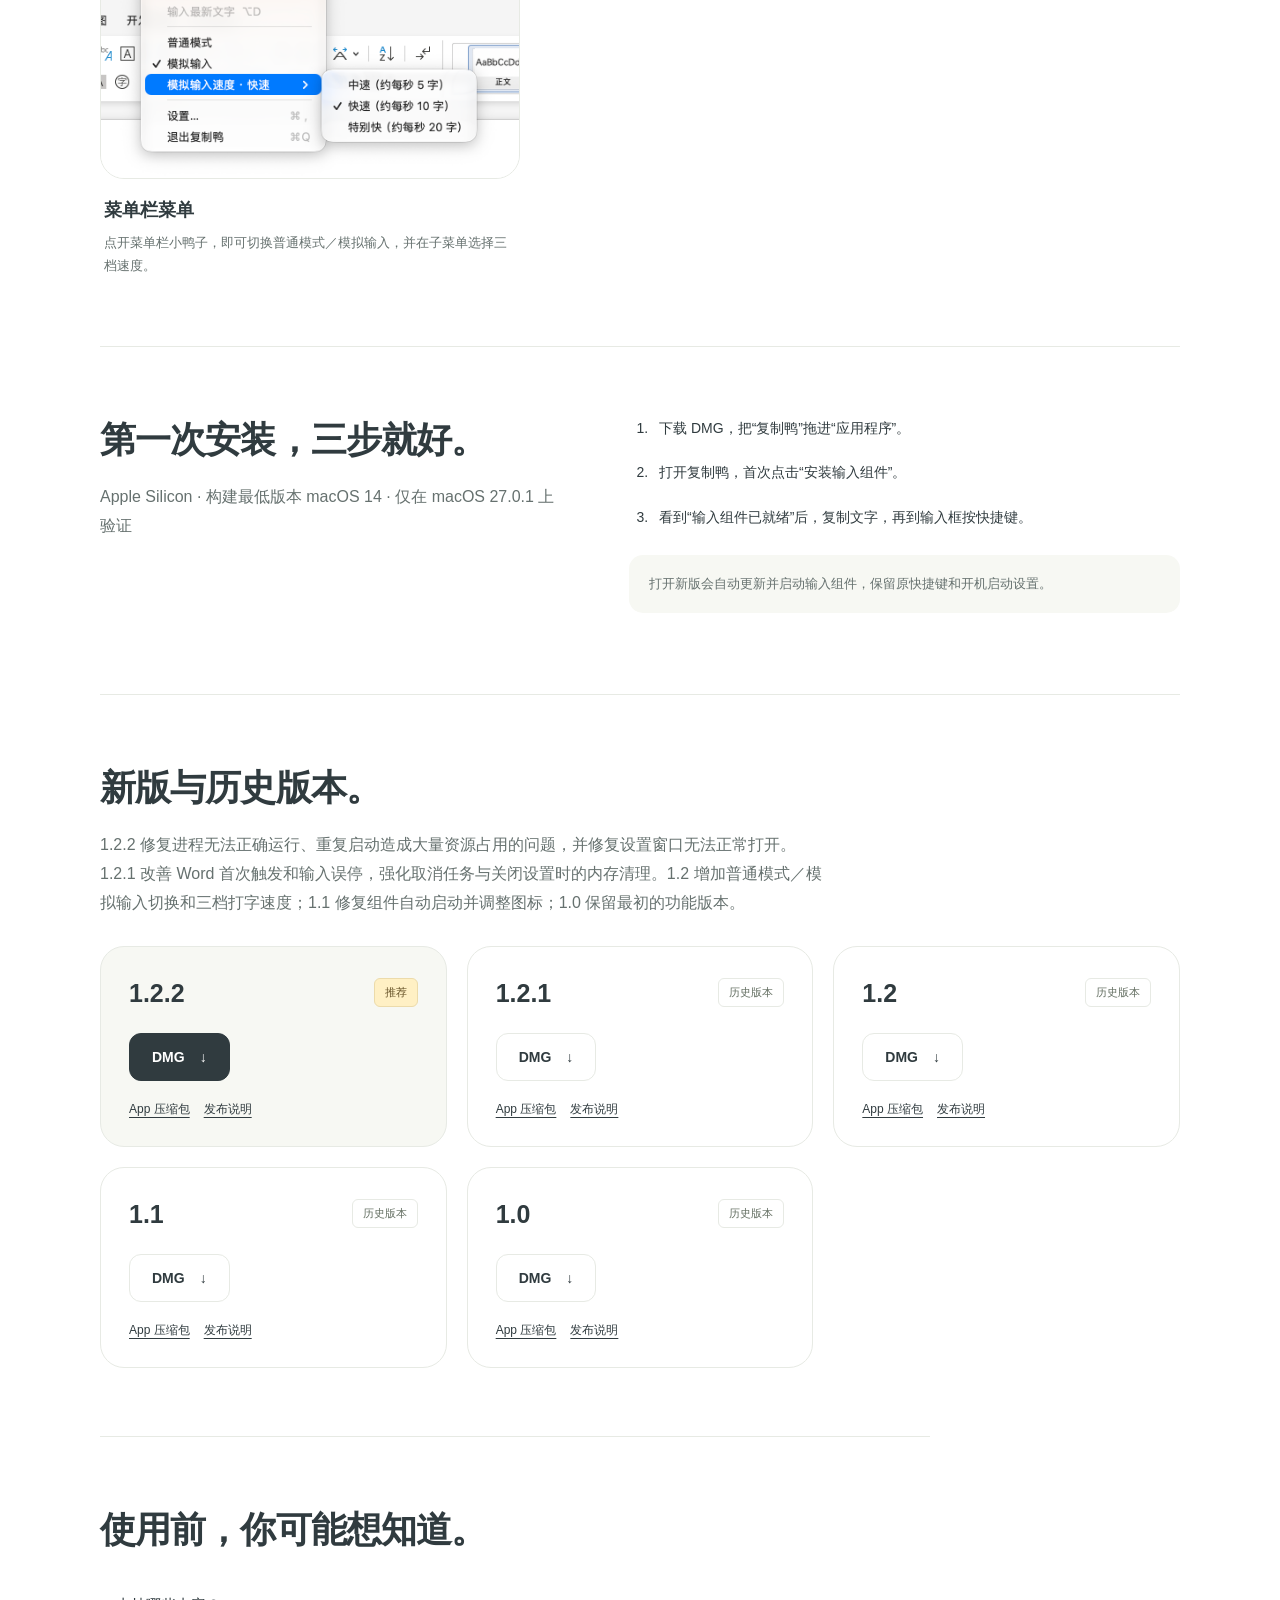
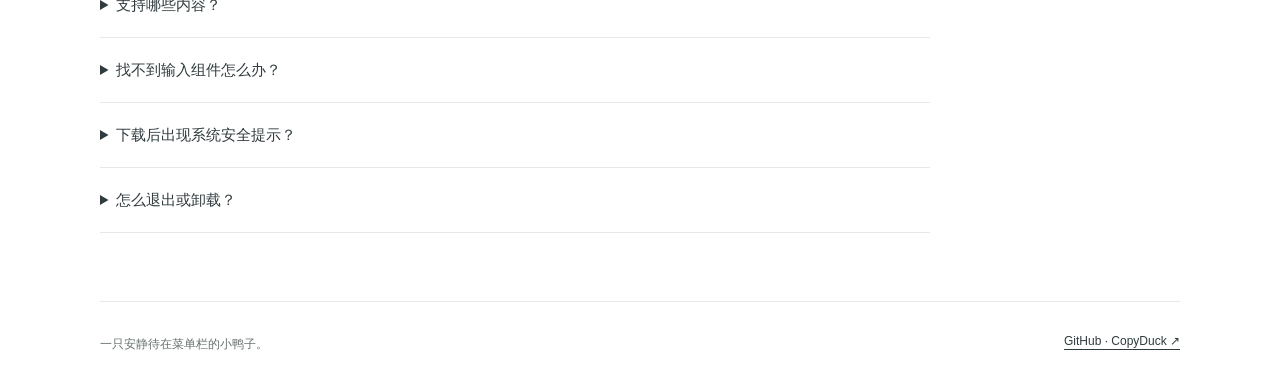
==== commit bf5affa4: "Release CopyDuck 1.2.2 with startup process and resource usage fixes" ====
--- a/docs/index.html
+++ b/docs/index.html
@@ -6,15 +6,19 @@
 <link rel="canonical" href="https://yuanruoyu515.github.io/CopyDuck/index.html"><link rel="alternate" hreflang="zh-Hans" href="https://yuanruoyu515.github.io/CopyDuck/index.html"><link rel="alternate" hreflang="zh-Hant" href="https://yuanruoyu515.github.io/CopyDuck/zh-Hant/index.html"><link rel="alternate" hreflang="en" href="https://yuanruoyu515.github.io/CopyDuck/en/index.html"><link rel="icon" href="assets/favicon.png"><link rel="stylesheet" href="style.css"></head>
 <body><a class="skip" href="#main">跳到主要内容</a>
 <header><div class="top wrap"><a class="brand" href="index.html"><img src="assets/favicon.png" alt="" width="42" height="42">复制鸭</a><nav class="language" aria-label="选择语言"><a href="index.html" lang="zh-Hans" hreflang="zh-Hans" aria-current="page">简体中文</a><a href="zh-Hant/index.html" lang="zh-Hant" hreflang="zh-Hant">繁體中文</a><a href="en/index.html" lang="en" hreflang="en">English</a></nav></div></header>
-<main id="main" class="wrap"><aside class="compatibility-warning" role="note"><strong>⚠️ 兼容性与资源占用提醒</strong><p>目前仅在 macOS 27.0.1 上验证，不保证 macOS 27 以下版本可用。已有用户反馈：修复前版本在 macOS 26 上出现内存与 CPU 占用异常飙升；新版在该系统上的表现仍待验证。如遇异常，请立即退出复制鸭；无法退出时，可在活动监视器中结束 CopyDuck 进程。</p></aside><section class="hero"><div><p class="eyebrow">给 Mac 的小鸭子</p><h1>复制一下，<br>鸭来输入。</h1><p class="lead">💢 输入框不让粘贴，或者会区分粘贴与正常输入，让你只能重新手打一遍？</p><p class="lead">🐤 复制鸭（CopyDuck）是一款轻量的 macOS 菜单栏工具：按下快捷键，就能通过系统输入法，将剪贴板中的纯文字直接输入当前输入框。它适用于部分禁用粘贴、拦截粘贴快捷键，但仍支持系统输入法的网页和应用，减少重复录入长段文字的麻烦。支持中文、英文、换行和表情，文字处理全程在本机完成，不上传内容，也不保存剪贴板历史。</p><div class="actions"><a class="button primary" href="https://github.com/yuanruoyu515/CopyDuck/releases/download/v1.2.1/CopyDuck-1.2.1-arm64.dmg">下载 1.2.1 <span aria-hidden="true">↓</span></a><a class="button" href="https://github.com/yuanruoyu515/CopyDuck">查看源码 <span aria-hidden="true">↗</span></a></div><p class="compatibility">Apple Silicon · 构建最低版本 macOS 14 · 仅在 macOS 27.0.1 上验证</p></div>
+<main id="main" class="wrap"><aside class="compatibility-warning" role="note"><strong>⚠️ 兼容性与资源占用提醒</strong><p>目前仅在 macOS 27.0.1 上验证，不保证 macOS 27 以下版本可用。已有用户反馈：修复前版本在 macOS 26 上出现内存与 CPU 占用异常飙升；新版在该系统上的表现仍待验证。如遇异常，请立即退出复制鸭；无法退出时，可在活动监视器中结束 CopyDuck 进程。</p></aside><section class="hero"><div><p class="eyebrow">给 Mac 的小鸭子</p><h1>复制一下，<br>鸭来输入。</h1><p class="lead">💢 输入框不让粘贴，或者会区分粘贴与正常输入，让你只能重新手打一遍？</p><p class="lead">🐤 复制鸭（CopyDuck）是一款轻量的 macOS 菜单栏工具：按下快捷键，就能通过系统输入法，将剪贴板中的纯文字直接输入当前输入框。它适用于部分禁用粘贴、拦截粘贴快捷键，但仍支持系统输入法的网页和应用，减少重复录入长段文字的麻烦。支持中文、英文、换行和表情，文字处理全程在本机完成，不上传内容，也不保存剪贴板历史。</p><div class="actions"><a class="button primary" href="https://github.com/yuanruoyu515/CopyDuck/releases/download/v1.2.2/CopyDuck-1.2.2-arm64.dmg">下载 1.2.2 <span aria-hidden="true">↓</span></a><a class="button" href="https://github.com/yuanruoyu515/CopyDuck">查看源码 <span aria-hidden="true">↗</span></a></div><p class="compatibility">Apple Silicon · 构建最低版本 macOS 14 · 仅在 macOS 27.0.1 上验证</p></div>
 <div class="duck-stage"><div class="duck-card"><img src="assets/duck.png" alt="" width="512" height="512" fetchpriority="high"></div><div class="shortcut"><span>使用示意 · 默认快捷键</span><div aria-label="Control Option V"><kbd>⌃</kbd> <kbd>⌥</kbd> <kbd>V</kbd></div></div><p class="example-text">复制文字 → 点击输入位置 → 按下快捷键</p></div></section>
 <section class="section"><div class="intro"><h2>💦 灵感来源</h2><p>作者在上 AP CSA 课时赶不完作业，偏偏 Albert 又被设置成不能粘贴，只好反复修改输入法的快捷输入词，把文字一点点塞进去……于是，就有了复制鸭。</p></div></section>
 <section class="section"><div class="intro"><h2>像输入法一样，把文字写进去。</h2><p>复制鸭可以添加到“简体中文”输入法列表。触发快捷键时，它读取最新剪贴板、临时切换输入源，按所选模式一次写入整段或逐字输入，再恢复你原来的输入法。输入途中复制其他文字不会改变本次内容。</p></div><ol class="flow"><li><span class="number">01</span><h3>复制</h3><p>复制一段纯文字。</p></li><li><span class="number">02</span><h3>定位</h3><p>点击要输入文字的位置。</p></li><li><span class="number">03</span><h3>输入</h3><p>按下快捷键，鸭来写进去。</p></li></ol><div class="features"><article><h3>你的快捷键</h3><p>默认 ⌃⌥V，也可以在设置中换成顺手的组合。</p></article><article><h3>待在菜单栏</h3><p>不占 Dock；关掉设置窗口，仍在后台等你。</p></article><article><h3>开机启动可选</h3><p>需要时开启，登录 Mac 后自动运行。</p></article><article><h3>文字留在本机</h3><p>按快捷键时才读取剪贴板，不保存历史，不连接网络。</p></article><article><h3>模拟输入</h3><p>在设置或菜单栏切换普通模式／模拟输入。中速、快速、特别快约为每秒 5、10、20 字，标点和换行稍作停顿。模式和速度会记住；速度调整从下次输入生效。再次按快捷键、手动打字或切换输入位置可停止，已输入的文字会保留。</p></article><article><h3>输入稳定与资源清理</h3><p>改善 Word 首次触发和模拟输入误停。关闭设置时释放界面；输入结束或取消后清理文字引用、回调和定时任务。</p></article></div></section>
 <section class="section screenshots"><h2>真实界面，轻巧直观。</h2><p class="intro">设置窗口和菜单栏截图由维护者试用 1.2-beta.1 时提供，展示 1.2 新增功能。界面为简体中文；⌥D 是自定义快捷键，默认是 ⌃⌥V。</p><div class="screenshot-grid"><figure class="screenshot"><a href="assets/settings.png"><img src="assets/settings.png" alt="设置窗口" width="1324" height="1708" loading="lazy"></a><figcaption><h3>设置窗口</h3><p>在设置中切换输入模式，选择中速、快速或特别快，并调整快捷键和开机启动。</p></figcaption></figure><figure class="screenshot"><a href="assets/input-sources.png"><img src="assets/input-sources.png" alt="系统输入法列表" width="1704" height="1474" loading="lazy"></a><figcaption><h3>系统输入法列表</h3><p>复制鸭作为系统输入法出现在已安装列表中。</p></figcaption></figure><figure class="screenshot"><a href="assets/menu-bar.png"><img src="assets/menu-bar.png" alt="菜单栏菜单" width="948" height="528" loading="lazy"></a><figcaption><h3>菜单栏菜单</h3><p>点开菜单栏小鸭子，即可切换普通模式／模拟输入，并在子菜单选择三档速度。</p></figcaption></figure></div></section>
 <section class="section install"><div><h2>第一次安装，三步就好。</h2><p>Apple Silicon · 构建最低版本 macOS 14 · 仅在 macOS 27.0.1 上验证</p></div><div><ol><li>下载 DMG，把“复制鸭”拖进“应用程序”。</li><li>打开复制鸭，首次点击“安装输入组件”。</li><li>看到“输入组件已就绪”后，复制文字，再到输入框按快捷键。</li></ol><p class="install-note">打开新版会自动更新并启动输入组件，保留原快捷键和开机启动设置。</p></div></section>
-<section class="section" id="downloads"><h2>新版与历史版本。</h2><p class="intro">1.2.1 改善 Word 首次触发和输入误停，强化取消任务与关闭设置时的内存清理。1.2 增加普通模式／模拟输入切换和三档打字速度；1.1 修复组件自动启动并调整图标；1.0 保留最初的功能版本。</p><div class="releases"><article class="release current">
-      <header><h3>1.2.1</h3><span class="badge">推荐</span></header>
-      <a class="button primary" href="https://github.com/yuanruoyu515/CopyDuck/releases/download/v1.2.1/CopyDuck-1.2.1-arm64.dmg">DMG <span aria-hidden="true">↓</span></a>
+<section class="section" id="downloads"><h2>新版与历史版本。</h2><p class="intro">1.2.2 修复进程无法正确运行、重复启动造成大量资源占用的问题，并修复设置窗口无法正常打开。 1.2.1 改善 Word 首次触发和输入误停，强化取消任务与关闭设置时的内存清理。1.2 增加普通模式／模拟输入切换和三档打字速度；1.1 修复组件自动启动并调整图标；1.0 保留最初的功能版本。</p><div class="releases"><article class="release current">
+      <header><h3>1.2.2</h3><span class="badge">推荐</span></header>
+      <a class="button primary" href="https://github.com/yuanruoyu515/CopyDuck/releases/download/v1.2.2/CopyDuck-1.2.2-arm64.dmg">DMG <span aria-hidden="true">↓</span></a>
+      <div class="release-links"><a href="https://github.com/yuanruoyu515/CopyDuck/releases/download/v1.2.2/CopyDuck-1.2.2-arm64.app.zip">App 压缩包</a><a href="https://github.com/yuanruoyu515/CopyDuck/releases/tag/v1.2.2">发布说明</a></div>
+    </article><article class="release">
+      <header><h3>1.2.1</h3><span class="badge">历史版本</span></header>
+      <a class="button" href="https://github.com/yuanruoyu515/CopyDuck/releases/download/v1.2.1/CopyDuck-1.2.1-arm64.dmg">DMG <span aria-hidden="true">↓</span></a>
       <div class="release-links"><a href="https://github.com/yuanruoyu515/CopyDuck/releases/download/v1.2.1/CopyDuck-1.2.1-arm64.app.zip">App 压缩包</a><a href="https://github.com/yuanruoyu515/CopyDuck/releases/tag/v1.2.1">发布说明</a></div>
     </article><article class="release">
       <header><h3>1.2</h3><span class="badge">历史版本</span></header>
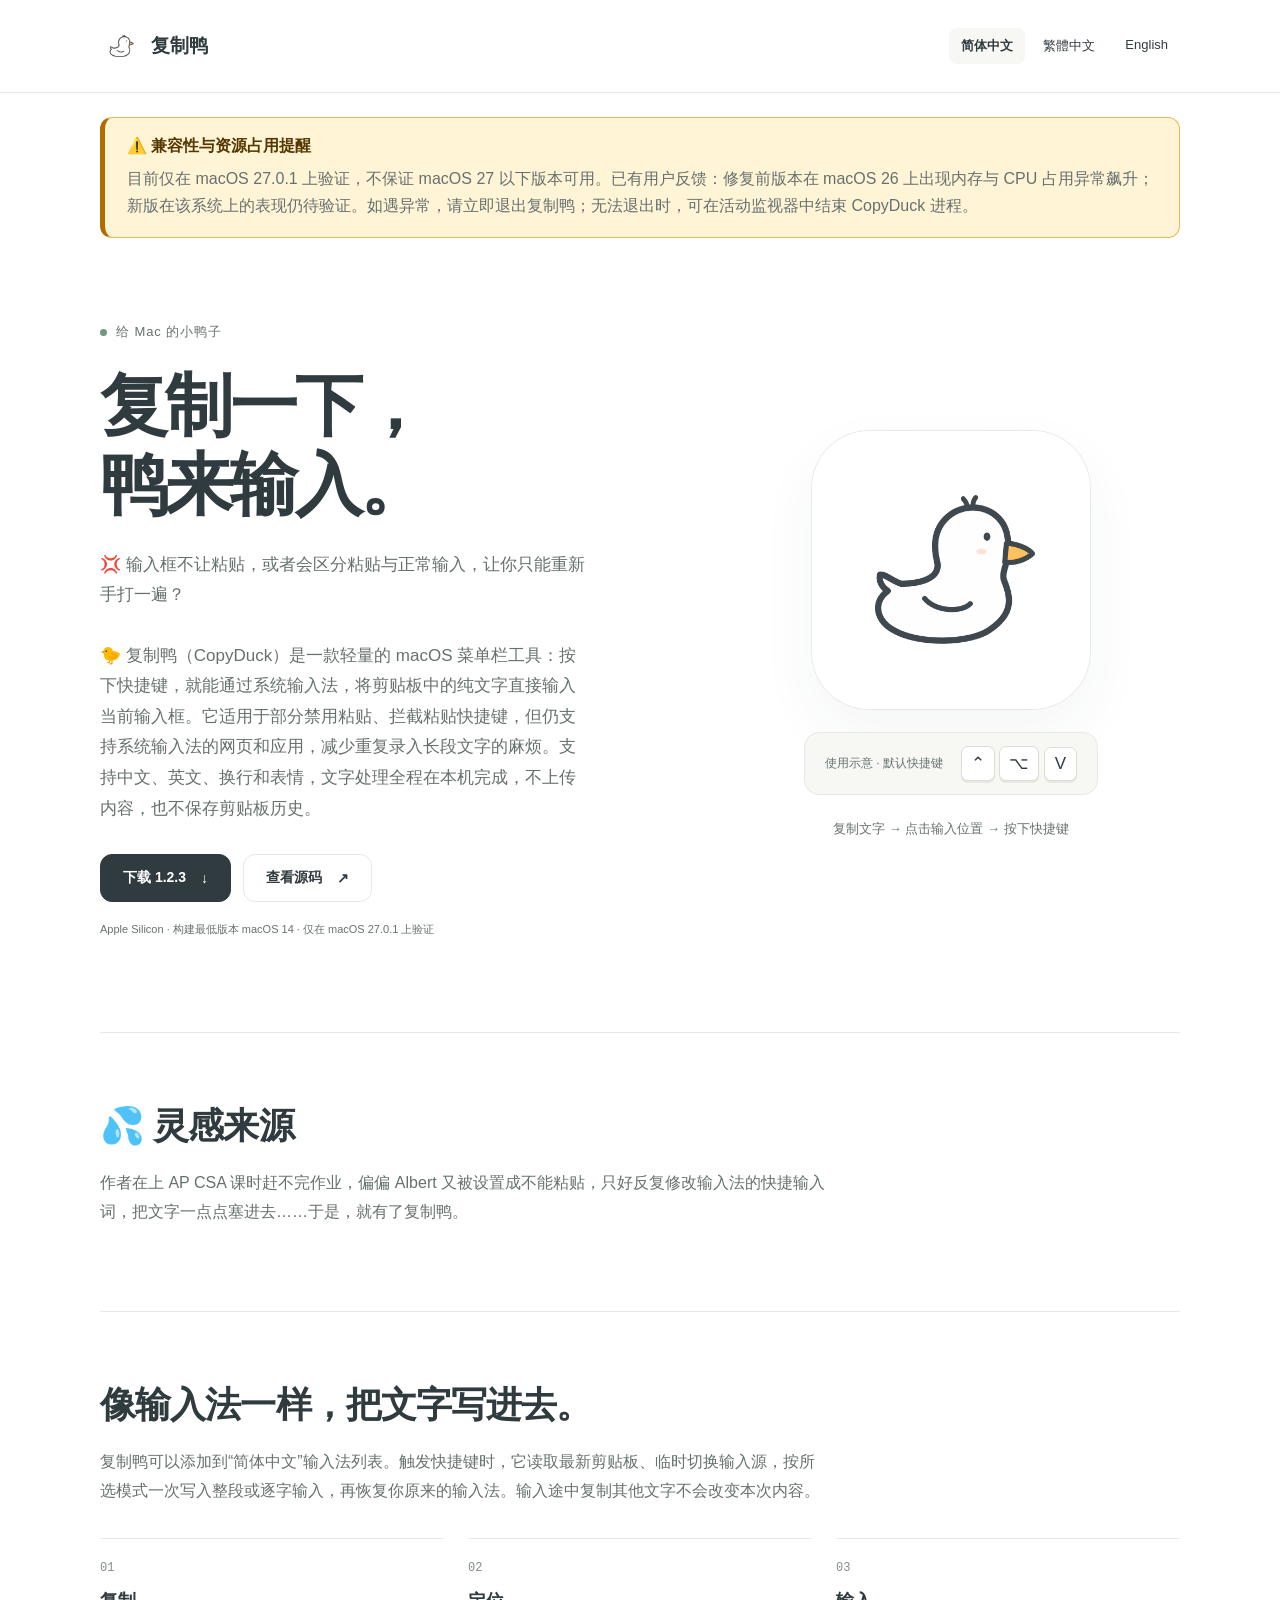
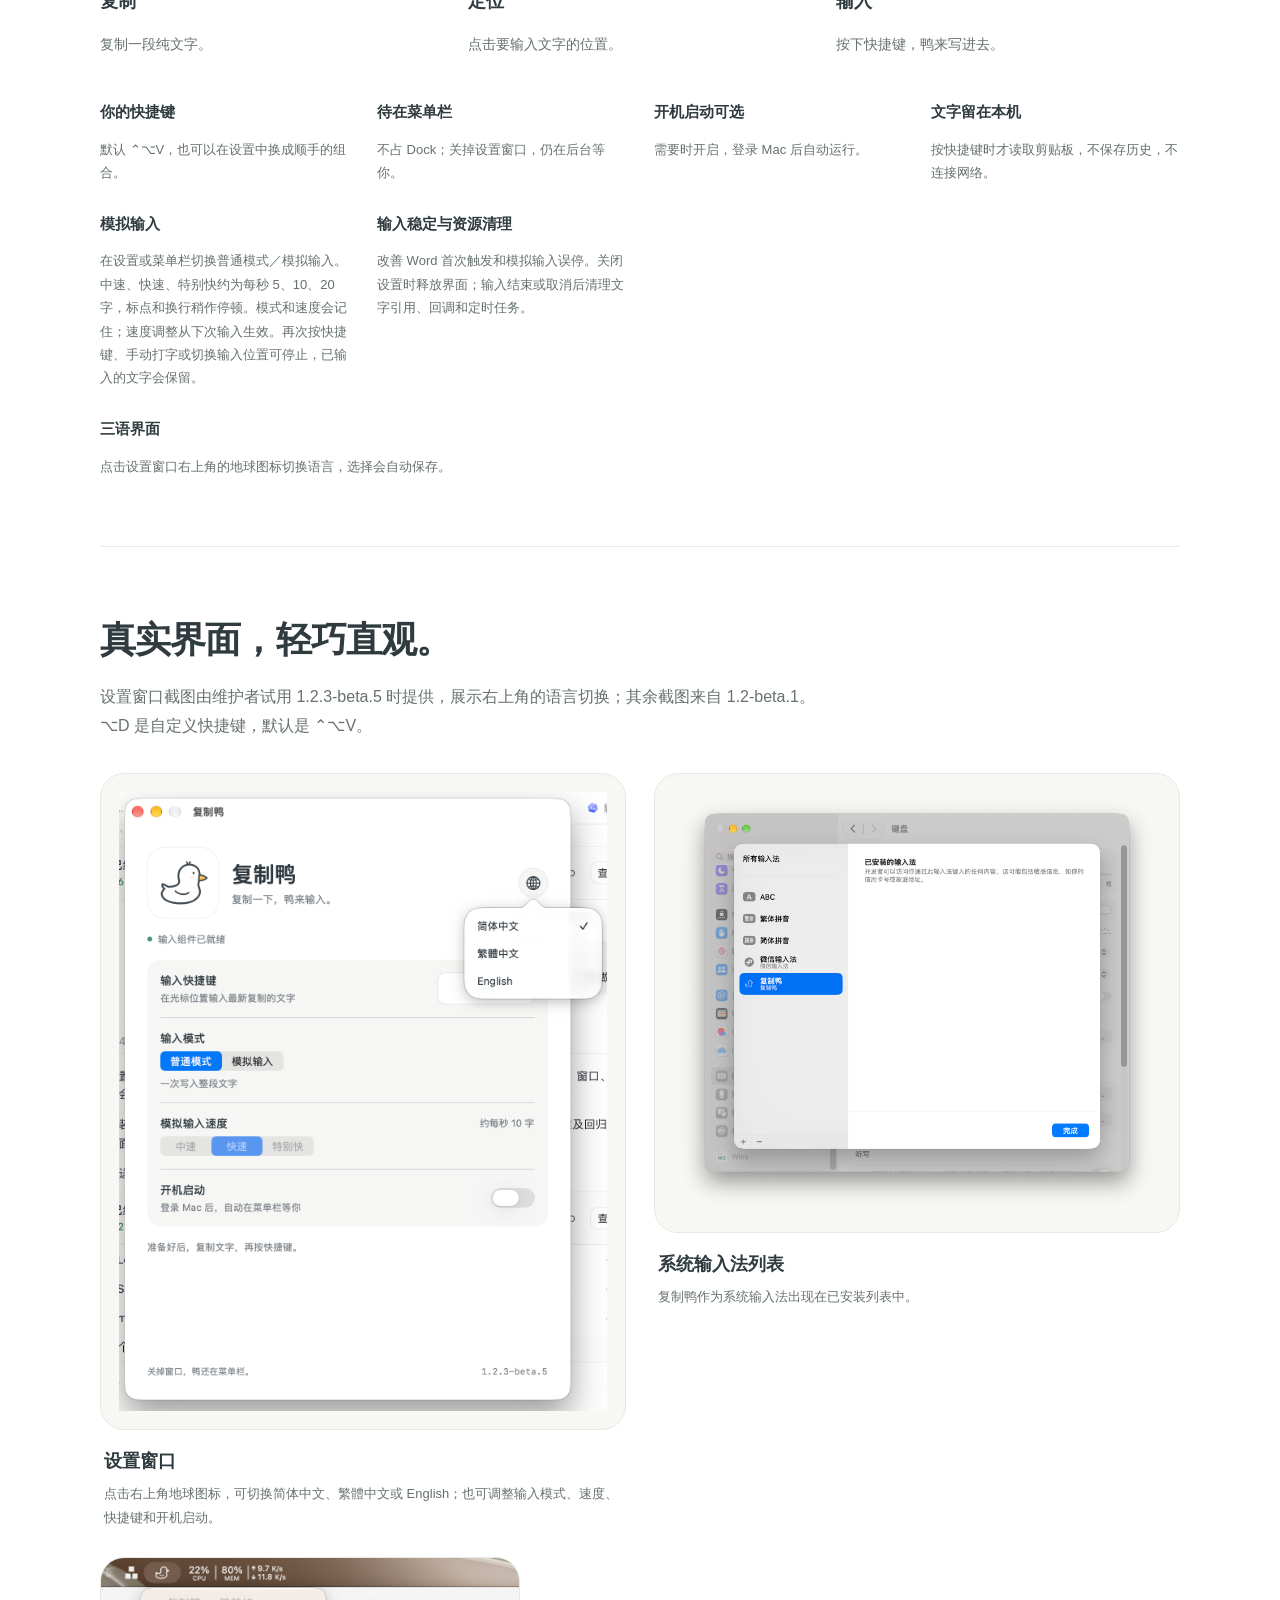
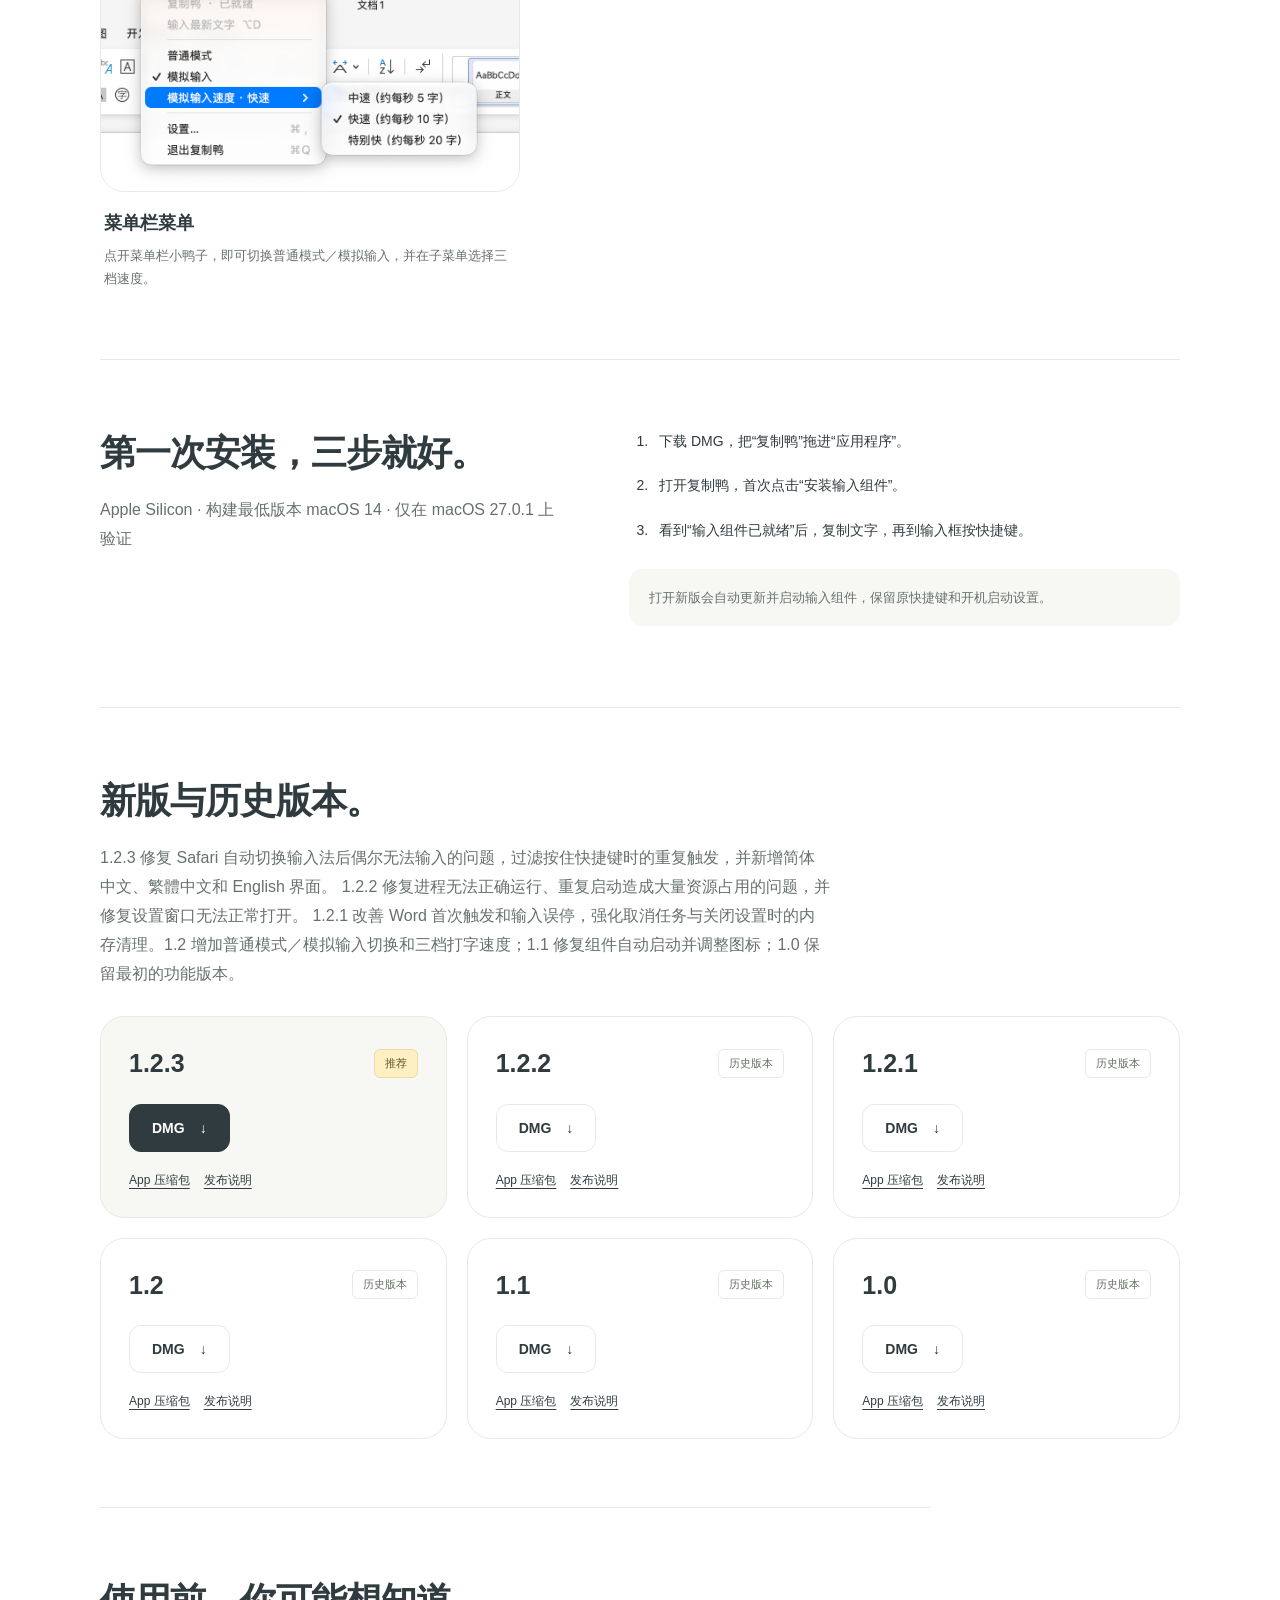
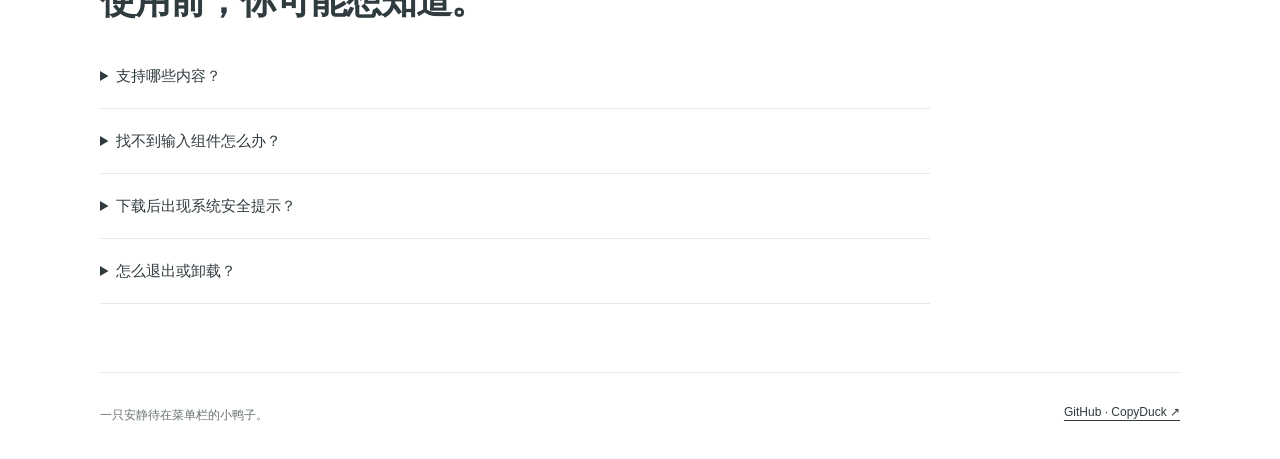
==== commit d2c62efa: "Release CopyDuck 1.2.3" ====
--- a/docs/index.html
+++ b/docs/index.html
@@ -6,15 +6,19 @@
 <link rel="canonical" href="https://yuanruoyu515.github.io/CopyDuck/index.html"><link rel="alternate" hreflang="zh-Hans" href="https://yuanruoyu515.github.io/CopyDuck/index.html"><link rel="alternate" hreflang="zh-Hant" href="https://yuanruoyu515.github.io/CopyDuck/zh-Hant/index.html"><link rel="alternate" hreflang="en" href="https://yuanruoyu515.github.io/CopyDuck/en/index.html"><link rel="icon" href="assets/favicon.png"><link rel="stylesheet" href="style.css"></head>
 <body><a class="skip" href="#main">跳到主要内容</a>
 <header><div class="top wrap"><a class="brand" href="index.html"><img src="assets/favicon.png" alt="" width="42" height="42">复制鸭</a><nav class="language" aria-label="选择语言"><a href="index.html" lang="zh-Hans" hreflang="zh-Hans" aria-current="page">简体中文</a><a href="zh-Hant/index.html" lang="zh-Hant" hreflang="zh-Hant">繁體中文</a><a href="en/index.html" lang="en" hreflang="en">English</a></nav></div></header>
-<main id="main" class="wrap"><aside class="compatibility-warning" role="note"><strong>⚠️ 兼容性与资源占用提醒</strong><p>目前仅在 macOS 27.0.1 上验证，不保证 macOS 27 以下版本可用。已有用户反馈：修复前版本在 macOS 26 上出现内存与 CPU 占用异常飙升；新版在该系统上的表现仍待验证。如遇异常，请立即退出复制鸭；无法退出时，可在活动监视器中结束 CopyDuck 进程。</p></aside><section class="hero"><div><p class="eyebrow">给 Mac 的小鸭子</p><h1>复制一下，<br>鸭来输入。</h1><p class="lead">💢 输入框不让粘贴，或者会区分粘贴与正常输入，让你只能重新手打一遍？</p><p class="lead">🐤 复制鸭（CopyDuck）是一款轻量的 macOS 菜单栏工具：按下快捷键，就能通过系统输入法，将剪贴板中的纯文字直接输入当前输入框。它适用于部分禁用粘贴、拦截粘贴快捷键，但仍支持系统输入法的网页和应用，减少重复录入长段文字的麻烦。支持中文、英文、换行和表情，文字处理全程在本机完成，不上传内容，也不保存剪贴板历史。</p><div class="actions"><a class="button primary" href="https://github.com/yuanruoyu515/CopyDuck/releases/download/v1.2.2/CopyDuck-1.2.2-arm64.dmg">下载 1.2.2 <span aria-hidden="true">↓</span></a><a class="button" href="https://github.com/yuanruoyu515/CopyDuck">查看源码 <span aria-hidden="true">↗</span></a></div><p class="compatibility">Apple Silicon · 构建最低版本 macOS 14 · 仅在 macOS 27.0.1 上验证</p></div>
+<main id="main" class="wrap"><aside class="compatibility-warning" role="note"><strong>⚠️ 兼容性与资源占用提醒</strong><p>目前仅在 macOS 27.0.1 上验证，不保证 macOS 27 以下版本可用。已有用户反馈：修复前版本在 macOS 26 上出现内存与 CPU 占用异常飙升；新版在该系统上的表现仍待验证。如遇异常，请立即退出复制鸭；无法退出时，可在活动监视器中结束 CopyDuck 进程。</p></aside><section class="hero"><div><p class="eyebrow">给 Mac 的小鸭子</p><h1>复制一下，<br>鸭来输入。</h1><p class="lead">💢 输入框不让粘贴，或者会区分粘贴与正常输入，让你只能重新手打一遍？</p><p class="lead">🐤 复制鸭（CopyDuck）是一款轻量的 macOS 菜单栏工具：按下快捷键，就能通过系统输入法，将剪贴板中的纯文字直接输入当前输入框。它适用于部分禁用粘贴、拦截粘贴快捷键，但仍支持系统输入法的网页和应用，减少重复录入长段文字的麻烦。支持中文、英文、换行和表情，文字处理全程在本机完成，不上传内容，也不保存剪贴板历史。</p><div class="actions"><a class="button primary" href="https://github.com/yuanruoyu515/CopyDuck/releases/download/v1.2.3/CopyDuck-1.2.3-arm64.dmg">下载 1.2.3 <span aria-hidden="true">↓</span></a><a class="button" href="https://github.com/yuanruoyu515/CopyDuck">查看源码 <span aria-hidden="true">↗</span></a></div><p class="compatibility">Apple Silicon · 构建最低版本 macOS 14 · 仅在 macOS 27.0.1 上验证</p></div>
 <div class="duck-stage"><div class="duck-card"><img src="assets/duck.png" alt="" width="512" height="512" fetchpriority="high"></div><div class="shortcut"><span>使用示意 · 默认快捷键</span><div aria-label="Control Option V"><kbd>⌃</kbd> <kbd>⌥</kbd> <kbd>V</kbd></div></div><p class="example-text">复制文字 → 点击输入位置 → 按下快捷键</p></div></section>
 <section class="section"><div class="intro"><h2>💦 灵感来源</h2><p>作者在上 AP CSA 课时赶不完作业，偏偏 Albert 又被设置成不能粘贴，只好反复修改输入法的快捷输入词，把文字一点点塞进去……于是，就有了复制鸭。</p></div></section>
-<section class="section"><div class="intro"><h2>像输入法一样，把文字写进去。</h2><p>复制鸭可以添加到“简体中文”输入法列表。触发快捷键时，它读取最新剪贴板、临时切换输入源，按所选模式一次写入整段或逐字输入，再恢复你原来的输入法。输入途中复制其他文字不会改变本次内容。</p></div><ol class="flow"><li><span class="number">01</span><h3>复制</h3><p>复制一段纯文字。</p></li><li><span class="number">02</span><h3>定位</h3><p>点击要输入文字的位置。</p></li><li><span class="number">03</span><h3>输入</h3><p>按下快捷键，鸭来写进去。</p></li></ol><div class="features"><article><h3>你的快捷键</h3><p>默认 ⌃⌥V，也可以在设置中换成顺手的组合。</p></article><article><h3>待在菜单栏</h3><p>不占 Dock；关掉设置窗口，仍在后台等你。</p></article><article><h3>开机启动可选</h3><p>需要时开启，登录 Mac 后自动运行。</p></article><article><h3>文字留在本机</h3><p>按快捷键时才读取剪贴板，不保存历史，不连接网络。</p></article><article><h3>模拟输入</h3><p>在设置或菜单栏切换普通模式／模拟输入。中速、快速、特别快约为每秒 5、10、20 字，标点和换行稍作停顿。模式和速度会记住；速度调整从下次输入生效。再次按快捷键、手动打字或切换输入位置可停止，已输入的文字会保留。</p></article><article><h3>输入稳定与资源清理</h3><p>改善 Word 首次触发和模拟输入误停。关闭设置时释放界面；输入结束或取消后清理文字引用、回调和定时任务。</p></article></div></section>
-<section class="section screenshots"><h2>真实界面，轻巧直观。</h2><p class="intro">设置窗口和菜单栏截图由维护者试用 1.2-beta.1 时提供，展示 1.2 新增功能。界面为简体中文；⌥D 是自定义快捷键，默认是 ⌃⌥V。</p><div class="screenshot-grid"><figure class="screenshot"><a href="assets/settings.png"><img src="assets/settings.png" alt="设置窗口" width="1324" height="1708" loading="lazy"></a><figcaption><h3>设置窗口</h3><p>在设置中切换输入模式，选择中速、快速或特别快，并调整快捷键和开机启动。</p></figcaption></figure><figure class="screenshot"><a href="assets/input-sources.png"><img src="assets/input-sources.png" alt="系统输入法列表" width="1704" height="1474" loading="lazy"></a><figcaption><h3>系统输入法列表</h3><p>复制鸭作为系统输入法出现在已安装列表中。</p></figcaption></figure><figure class="screenshot"><a href="assets/menu-bar.png"><img src="assets/menu-bar.png" alt="菜单栏菜单" width="948" height="528" loading="lazy"></a><figcaption><h3>菜单栏菜单</h3><p>点开菜单栏小鸭子，即可切换普通模式／模拟输入，并在子菜单选择三档速度。</p></figcaption></figure></div></section>
+<section class="section"><div class="intro"><h2>像输入法一样，把文字写进去。</h2><p>复制鸭可以添加到“简体中文”输入法列表。触发快捷键时，它读取最新剪贴板、临时切换输入源，按所选模式一次写入整段或逐字输入，再恢复你原来的输入法。输入途中复制其他文字不会改变本次内容。</p></div><ol class="flow"><li><span class="number">01</span><h3>复制</h3><p>复制一段纯文字。</p></li><li><span class="number">02</span><h3>定位</h3><p>点击要输入文字的位置。</p></li><li><span class="number">03</span><h3>输入</h3><p>按下快捷键，鸭来写进去。</p></li></ol><div class="features"><article><h3>你的快捷键</h3><p>默认 ⌃⌥V，也可以在设置中换成顺手的组合。</p></article><article><h3>待在菜单栏</h3><p>不占 Dock；关掉设置窗口，仍在后台等你。</p></article><article><h3>开机启动可选</h3><p>需要时开启，登录 Mac 后自动运行。</p></article><article><h3>文字留在本机</h3><p>按快捷键时才读取剪贴板，不保存历史，不连接网络。</p></article><article><h3>模拟输入</h3><p>在设置或菜单栏切换普通模式／模拟输入。中速、快速、特别快约为每秒 5、10、20 字，标点和换行稍作停顿。模式和速度会记住；速度调整从下次输入生效。再次按快捷键、手动打字或切换输入位置可停止，已输入的文字会保留。</p></article><article><h3>输入稳定与资源清理</h3><p>改善 Word 首次触发和模拟输入误停。关闭设置时释放界面；输入结束或取消后清理文字引用、回调和定时任务。</p></article><article><h3>三语界面</h3><p>点击设置窗口右上角的地球图标切换语言，选择会自动保存。</p></article></div></section>
+<section class="section screenshots"><h2>真实界面，轻巧直观。</h2><p class="intro">设置窗口截图由维护者试用 1.2.3-beta.5 时提供，展示右上角的语言切换；其余截图来自 1.2-beta.1。⌥D 是自定义快捷键，默认是 ⌃⌥V。</p><div class="screenshot-grid"><figure class="screenshot"><a href="assets/settings.png"><img src="assets/settings.png" alt="设置窗口" width="1204" height="1528" loading="lazy"></a><figcaption><h3>设置窗口</h3><p>点击右上角地球图标，可切换简体中文、繁體中文或 English；也可调整输入模式、速度、快捷键和开机启动。</p></figcaption></figure><figure class="screenshot"><a href="assets/input-sources.png"><img src="assets/input-sources.png" alt="系统输入法列表" width="1704" height="1474" loading="lazy"></a><figcaption><h3>系统输入法列表</h3><p>复制鸭作为系统输入法出现在已安装列表中。</p></figcaption></figure><figure class="screenshot"><a href="assets/menu-bar.png"><img src="assets/menu-bar.png" alt="菜单栏菜单" width="948" height="528" loading="lazy"></a><figcaption><h3>菜单栏菜单</h3><p>点开菜单栏小鸭子，即可切换普通模式／模拟输入，并在子菜单选择三档速度。</p></figcaption></figure></div></section>
 <section class="section install"><div><h2>第一次安装，三步就好。</h2><p>Apple Silicon · 构建最低版本 macOS 14 · 仅在 macOS 27.0.1 上验证</p></div><div><ol><li>下载 DMG，把“复制鸭”拖进“应用程序”。</li><li>打开复制鸭，首次点击“安装输入组件”。</li><li>看到“输入组件已就绪”后，复制文字，再到输入框按快捷键。</li></ol><p class="install-note">打开新版会自动更新并启动输入组件，保留原快捷键和开机启动设置。</p></div></section>
-<section class="section" id="downloads"><h2>新版与历史版本。</h2><p class="intro">1.2.2 修复进程无法正确运行、重复启动造成大量资源占用的问题，并修复设置窗口无法正常打开。 1.2.1 改善 Word 首次触发和输入误停，强化取消任务与关闭设置时的内存清理。1.2 增加普通模式／模拟输入切换和三档打字速度；1.1 修复组件自动启动并调整图标；1.0 保留最初的功能版本。</p><div class="releases"><article class="release current">
-      <header><h3>1.2.2</h3><span class="badge">推荐</span></header>
-      <a class="button primary" href="https://github.com/yuanruoyu515/CopyDuck/releases/download/v1.2.2/CopyDuck-1.2.2-arm64.dmg">DMG <span aria-hidden="true">↓</span></a>
+<section class="section" id="downloads"><h2>新版与历史版本。</h2><p class="intro">1.2.3 修复 Safari 自动切换输入法后偶尔无法输入的问题，过滤按住快捷键时的重复触发，并新增简体中文、繁體中文和 English 界面。 1.2.2 修复进程无法正确运行、重复启动造成大量资源占用的问题，并修复设置窗口无法正常打开。 1.2.1 改善 Word 首次触发和输入误停，强化取消任务与关闭设置时的内存清理。1.2 增加普通模式／模拟输入切换和三档打字速度；1.1 修复组件自动启动并调整图标；1.0 保留最初的功能版本。</p><div class="releases"><article class="release current">
+      <header><h3>1.2.3</h3><span class="badge">推荐</span></header>
+      <a class="button primary" href="https://github.com/yuanruoyu515/CopyDuck/releases/download/v1.2.3/CopyDuck-1.2.3-arm64.dmg">DMG <span aria-hidden="true">↓</span></a>
+      <div class="release-links"><a href="https://github.com/yuanruoyu515/CopyDuck/releases/download/v1.2.3/CopyDuck-1.2.3-arm64.app.zip">App 压缩包</a><a href="https://github.com/yuanruoyu515/CopyDuck/releases/tag/v1.2.3">发布说明</a></div>
+    </article><article class="release">
+      <header><h3>1.2.2</h3><span class="badge">历史版本</span></header>
+      <a class="button" href="https://github.com/yuanruoyu515/CopyDuck/releases/download/v1.2.2/CopyDuck-1.2.2-arm64.dmg">DMG <span aria-hidden="true">↓</span></a>
       <div class="release-links"><a href="https://github.com/yuanruoyu515/CopyDuck/releases/download/v1.2.2/CopyDuck-1.2.2-arm64.app.zip">App 压缩包</a><a href="https://github.com/yuanruoyu515/CopyDuck/releases/tag/v1.2.2">发布说明</a></div>
     </article><article class="release">
       <header><h3>1.2.1</h3><span class="badge">历史版本</span></header>
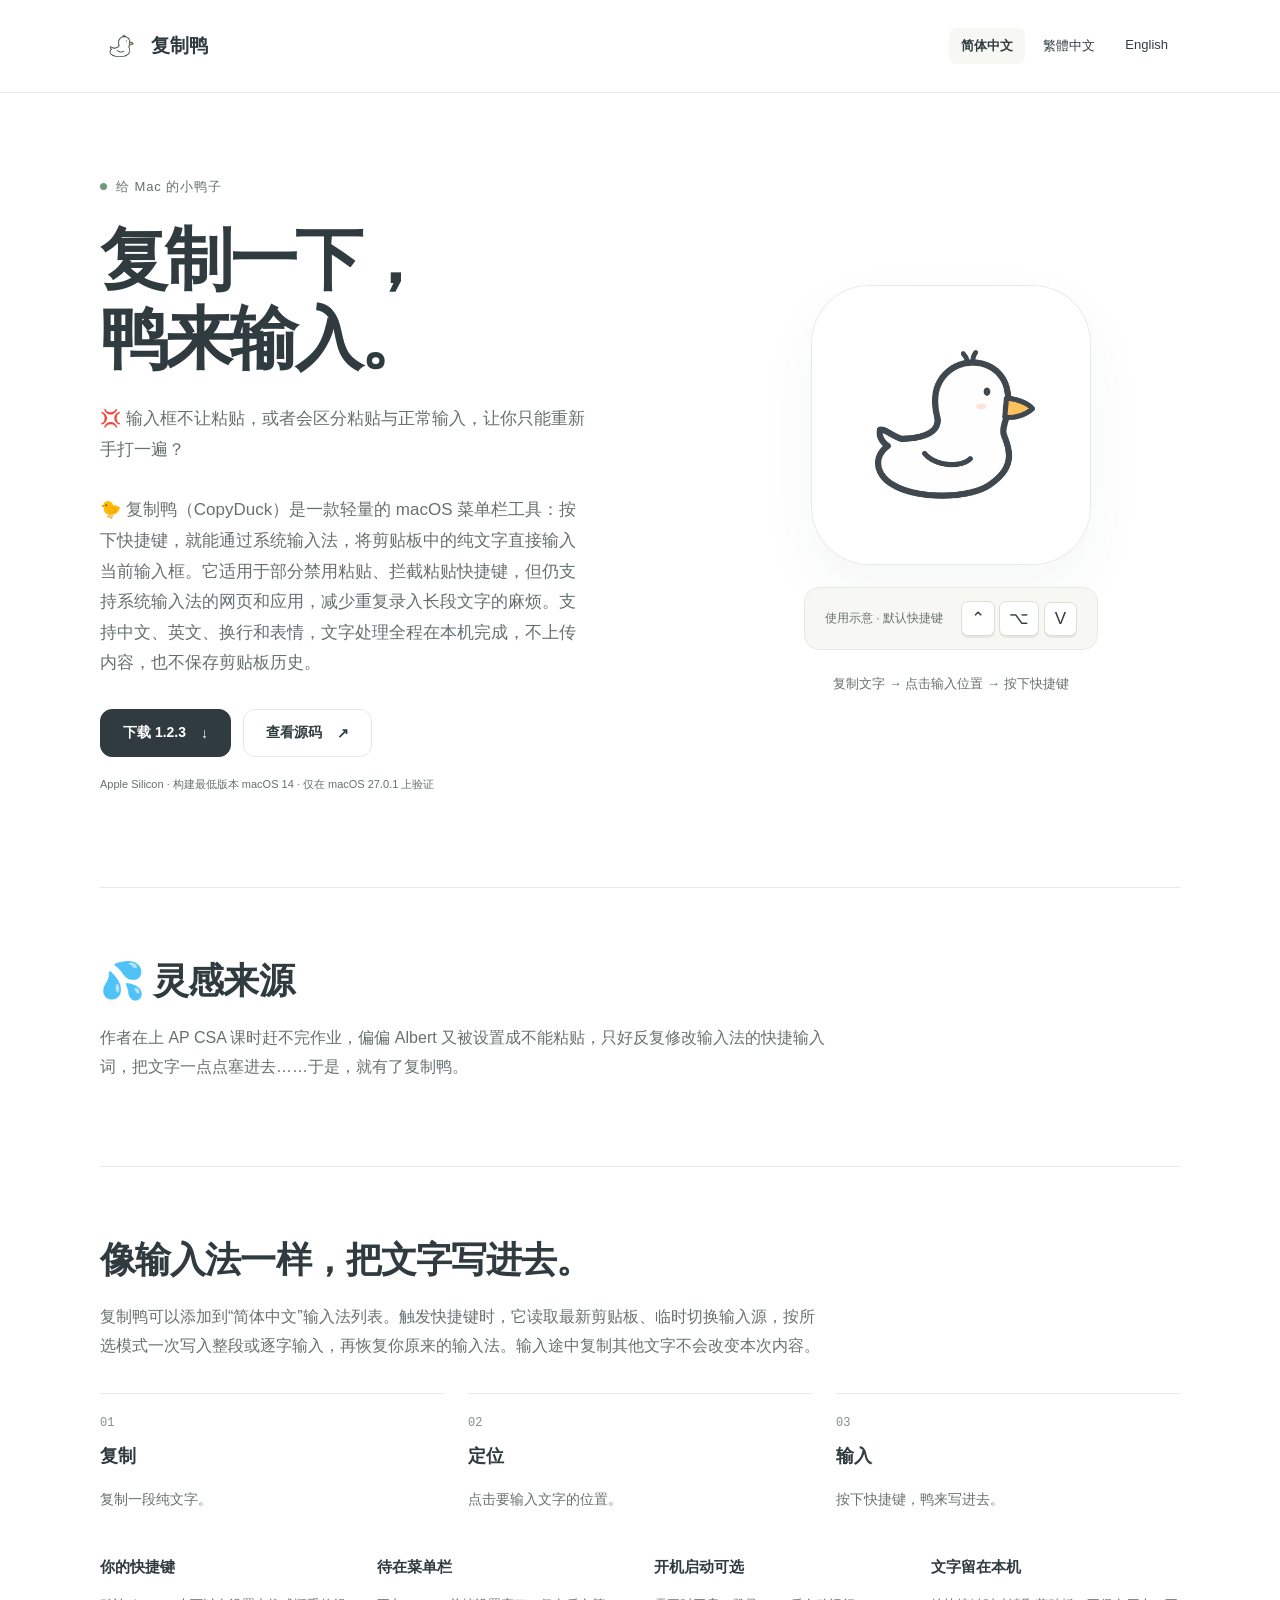
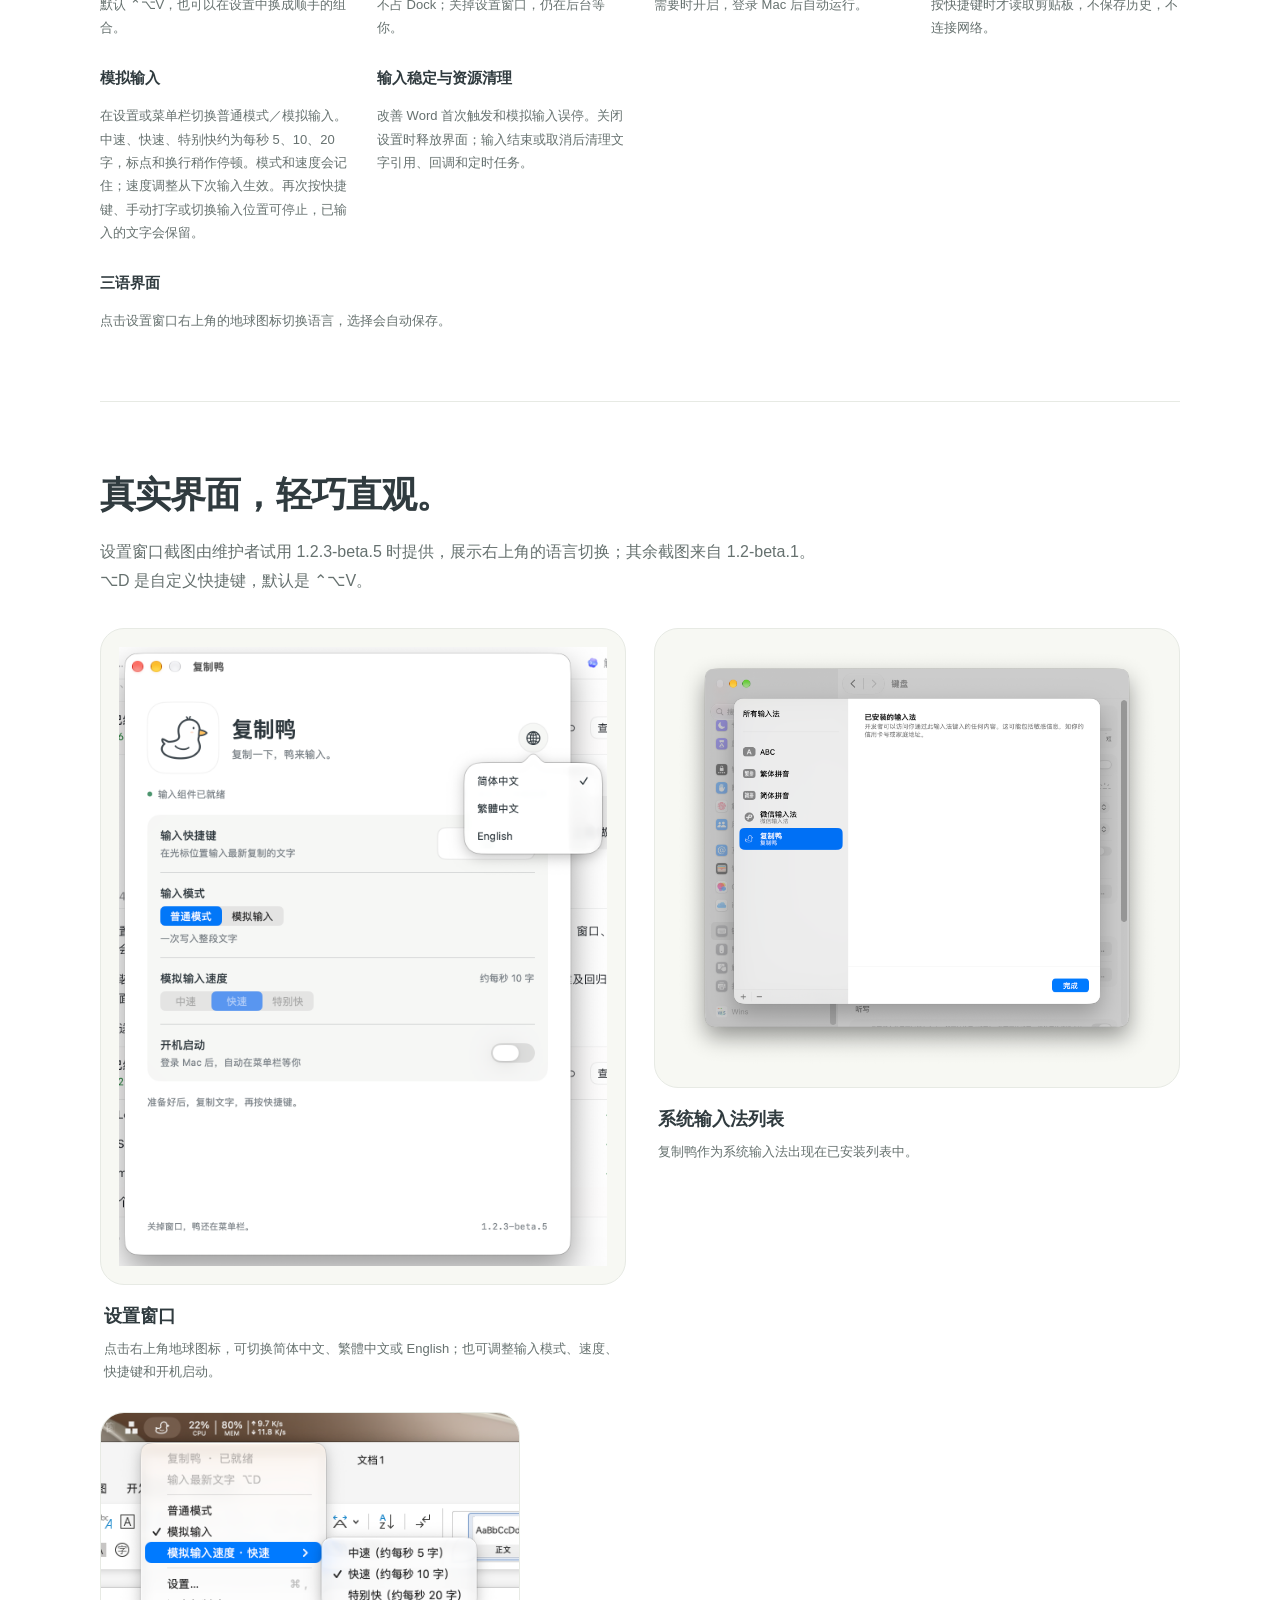
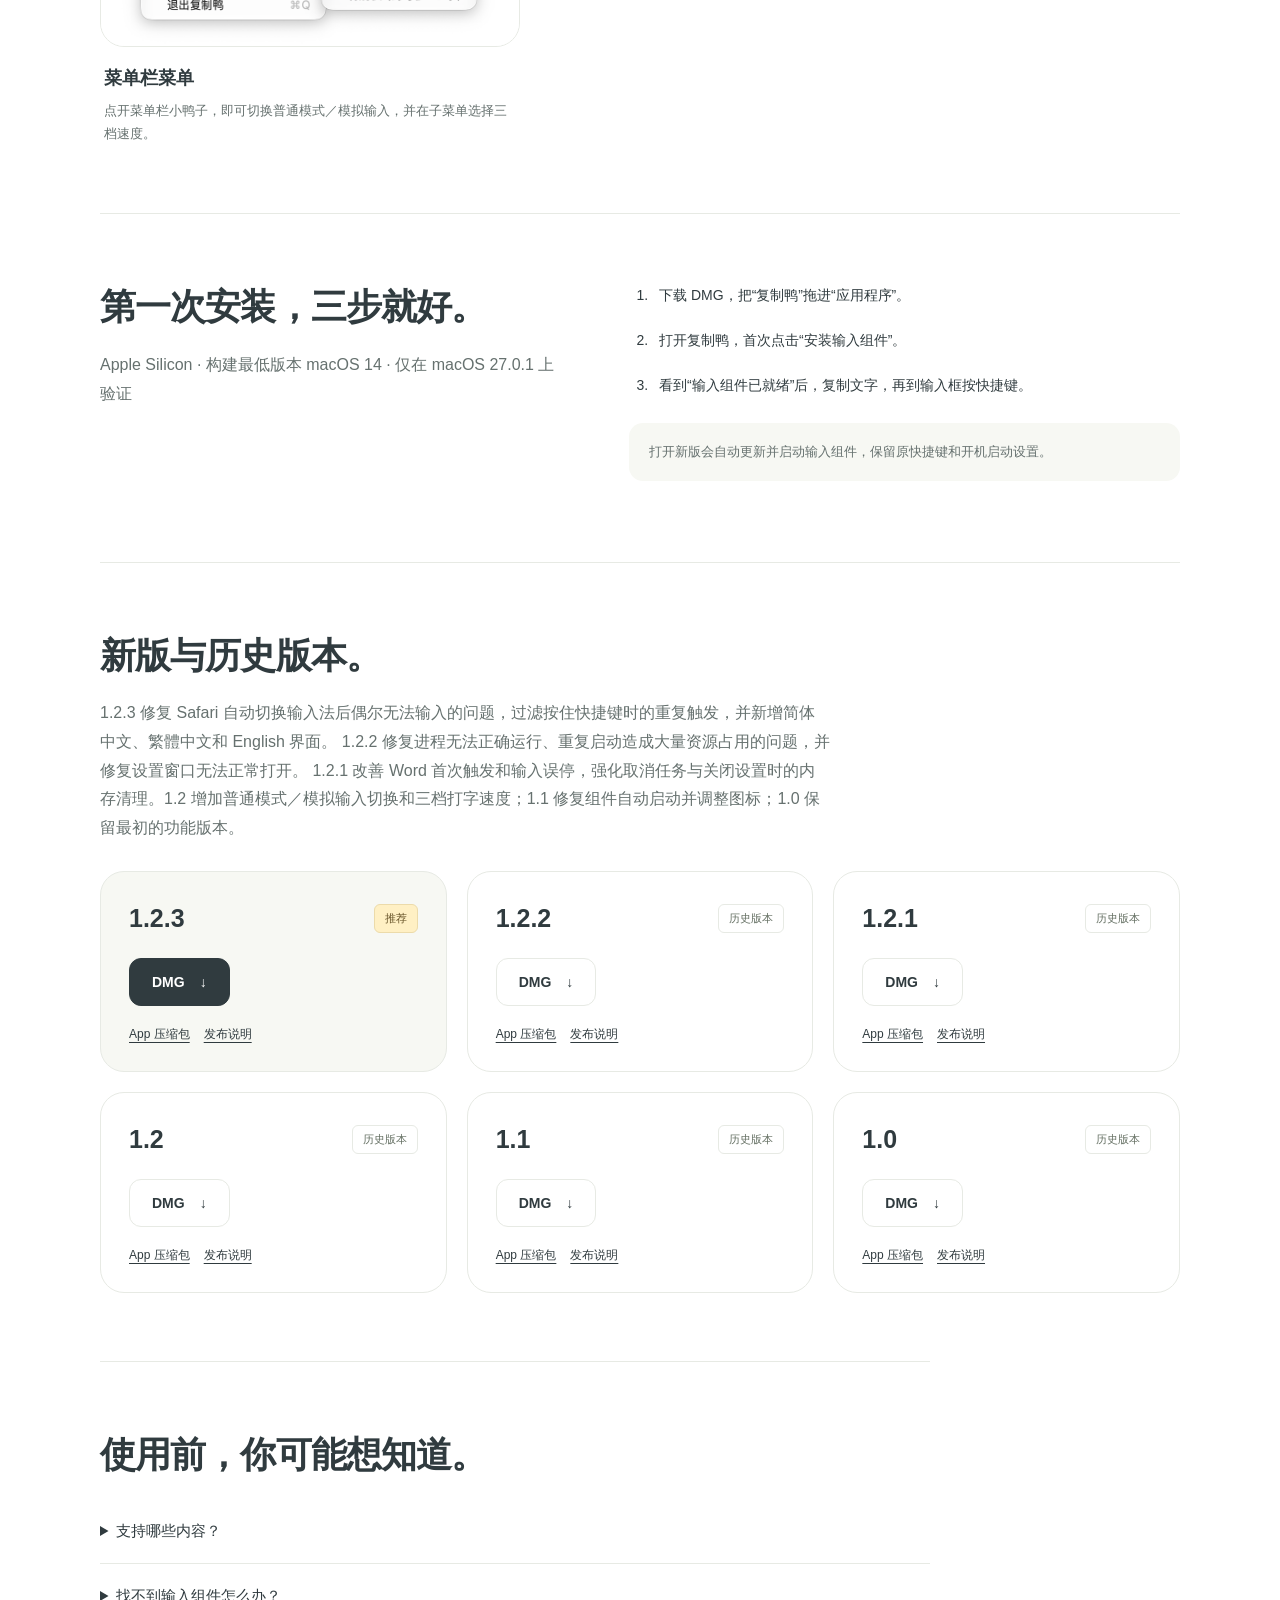
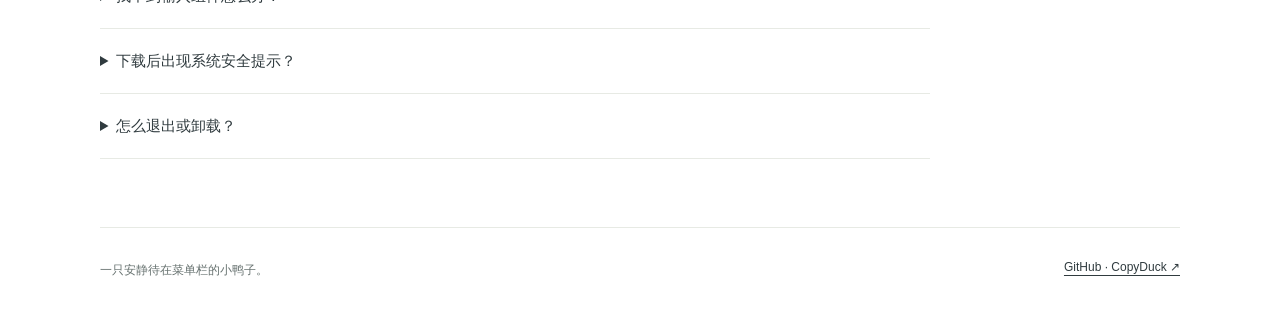
==== commit 14bf3dd5: "docs: drop the compatibility warning and tighten README copy Remove the macOS compatibility and reso" ====
--- a/docs/index.html
+++ b/docs/index.html
@@ -6,7 +6,7 @@
 <link rel="canonical" href="https://yuanruoyu515.github.io/CopyDuck/index.html"><link rel="alternate" hreflang="zh-Hans" href="https://yuanruoyu515.github.io/CopyDuck/index.html"><link rel="alternate" hreflang="zh-Hant" href="https://yuanruoyu515.github.io/CopyDuck/zh-Hant/index.html"><link rel="alternate" hreflang="en" href="https://yuanruoyu515.github.io/CopyDuck/en/index.html"><link rel="icon" href="assets/favicon.png"><link rel="stylesheet" href="style.css"></head>
 <body><a class="skip" href="#main">跳到主要内容</a>
 <header><div class="top wrap"><a class="brand" href="index.html"><img src="assets/favicon.png" alt="" width="42" height="42">复制鸭</a><nav class="language" aria-label="选择语言"><a href="index.html" lang="zh-Hans" hreflang="zh-Hans" aria-current="page">简体中文</a><a href="zh-Hant/index.html" lang="zh-Hant" hreflang="zh-Hant">繁體中文</a><a href="en/index.html" lang="en" hreflang="en">English</a></nav></div></header>
-<main id="main" class="wrap"><aside class="compatibility-warning" role="note"><strong>⚠️ 兼容性与资源占用提醒</strong><p>目前仅在 macOS 27.0.1 上验证，不保证 macOS 27 以下版本可用。已有用户反馈：修复前版本在 macOS 26 上出现内存与 CPU 占用异常飙升；新版在该系统上的表现仍待验证。如遇异常，请立即退出复制鸭；无法退出时，可在活动监视器中结束 CopyDuck 进程。</p></aside><section class="hero"><div><p class="eyebrow">给 Mac 的小鸭子</p><h1>复制一下，<br>鸭来输入。</h1><p class="lead">💢 输入框不让粘贴，或者会区分粘贴与正常输入，让你只能重新手打一遍？</p><p class="lead">🐤 复制鸭（CopyDuck）是一款轻量的 macOS 菜单栏工具：按下快捷键，就能通过系统输入法，将剪贴板中的纯文字直接输入当前输入框。它适用于部分禁用粘贴、拦截粘贴快捷键，但仍支持系统输入法的网页和应用，减少重复录入长段文字的麻烦。支持中文、英文、换行和表情，文字处理全程在本机完成，不上传内容，也不保存剪贴板历史。</p><div class="actions"><a class="button primary" href="https://github.com/yuanruoyu515/CopyDuck/releases/download/v1.2.3/CopyDuck-1.2.3-arm64.dmg">下载 1.2.3 <span aria-hidden="true">↓</span></a><a class="button" href="https://github.com/yuanruoyu515/CopyDuck">查看源码 <span aria-hidden="true">↗</span></a></div><p class="compatibility">Apple Silicon · 构建最低版本 macOS 14 · 仅在 macOS 27.0.1 上验证</p></div>
+<main id="main" class="wrap"><section class="hero"><div><p class="eyebrow">给 Mac 的小鸭子</p><h1>复制一下，<br>鸭来输入。</h1><p class="lead">💢 输入框不让粘贴，或者会区分粘贴与正常输入，让你只能重新手打一遍？</p><p class="lead">🐤 复制鸭（CopyDuck）是一款轻量的 macOS 菜单栏工具：按下快捷键，就能通过系统输入法，将剪贴板中的纯文字直接输入当前输入框。它适用于部分禁用粘贴、拦截粘贴快捷键，但仍支持系统输入法的网页和应用，减少重复录入长段文字的麻烦。支持中文、英文、换行和表情，文字处理全程在本机完成，不上传内容，也不保存剪贴板历史。</p><div class="actions"><a class="button primary" href="https://github.com/yuanruoyu515/CopyDuck/releases/download/v1.2.3/CopyDuck-1.2.3-arm64.dmg">下载 1.2.3 <span aria-hidden="true">↓</span></a><a class="button" href="https://github.com/yuanruoyu515/CopyDuck">查看源码 <span aria-hidden="true">↗</span></a></div><p class="compatibility">Apple Silicon · 构建最低版本 macOS 14 · 仅在 macOS 27.0.1 上验证</p></div>
 <div class="duck-stage"><div class="duck-card"><img src="assets/duck.png" alt="" width="512" height="512" fetchpriority="high"></div><div class="shortcut"><span>使用示意 · 默认快捷键</span><div aria-label="Control Option V"><kbd>⌃</kbd> <kbd>⌥</kbd> <kbd>V</kbd></div></div><p class="example-text">复制文字 → 点击输入位置 → 按下快捷键</p></div></section>
 <section class="section"><div class="intro"><h2>💦 灵感来源</h2><p>作者在上 AP CSA 课时赶不完作业，偏偏 Albert 又被设置成不能粘贴，只好反复修改输入法的快捷输入词，把文字一点点塞进去……于是，就有了复制鸭。</p></div></section>
 <section class="section"><div class="intro"><h2>像输入法一样，把文字写进去。</h2><p>复制鸭可以添加到“简体中文”输入法列表。触发快捷键时，它读取最新剪贴板、临时切换输入源，按所选模式一次写入整段或逐字输入，再恢复你原来的输入法。输入途中复制其他文字不会改变本次内容。</p></div><ol class="flow"><li><span class="number">01</span><h3>复制</h3><p>复制一段纯文字。</p></li><li><span class="number">02</span><h3>定位</h3><p>点击要输入文字的位置。</p></li><li><span class="number">03</span><h3>输入</h3><p>按下快捷键，鸭来写进去。</p></li></ol><div class="features"><article><h3>你的快捷键</h3><p>默认 ⌃⌥V，也可以在设置中换成顺手的组合。</p></article><article><h3>待在菜单栏</h3><p>不占 Dock；关掉设置窗口，仍在后台等你。</p></article><article><h3>开机启动可选</h3><p>需要时开启，登录 Mac 后自动运行。</p></article><article><h3>文字留在本机</h3><p>按快捷键时才读取剪贴板，不保存历史，不连接网络。</p></article><article><h3>模拟输入</h3><p>在设置或菜单栏切换普通模式／模拟输入。中速、快速、特别快约为每秒 5、10、20 字，标点和换行稍作停顿。模式和速度会记住；速度调整从下次输入生效。再次按快捷键、手动打字或切换输入位置可停止，已输入的文字会保留。</p></article><article><h3>输入稳定与资源清理</h3><p>改善 Word 首次触发和模拟输入误停。关闭设置时释放界面；输入结束或取消后清理文字引用、回调和定时任务。</p></article><article><h3>三语界面</h3><p>点击设置窗口右上角的地球图标切换语言，选择会自动保存。</p></article></div></section>
--- a/docs/style.css
+++ b/docs/style.css
@@ -7,6 +7,3 @@
 .features article:last-child{grid-column:1/-1;max-width:730px}
 
 /* Keep the compatibility notice visible before the download call to action. */
-.compatibility-warning { margin-top: 24px; padding: 18px 22px; border: 1px solid #e8b74f; border-left: 5px solid #b26b00; border-radius: 12px; background: #fff4d6; color: #553800; }
-.compatibility-warning strong { display: block; font-size: 16px; }
-.compatibility-warning p { margin: 8px 0 0; line-height: 1.7; }
